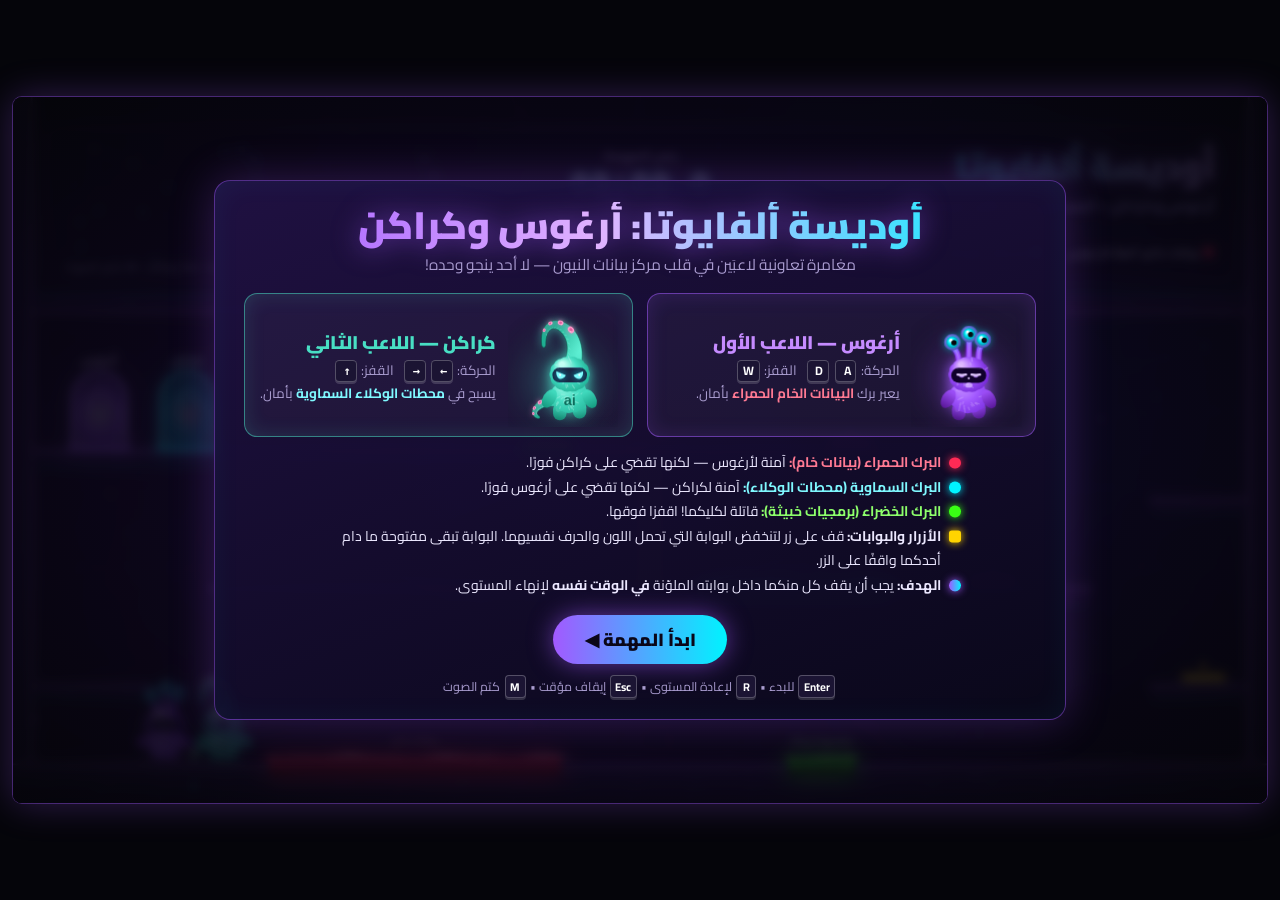
==== games/alphaiota-odyssey/index.html @ 019909a3 "feat: add Alphaiota Odyssey co-op puzzle-platformer (Argus & Kraken) Single-file HTML5 Canvas game w" ====
<!DOCTYPE html>
<html lang="ar" dir="rtl">
<head>
<meta charset="UTF-8">
<meta name="viewport" content="width=device-width, initial-scale=1.0">
<title>أوديسة ألفايوتا: أرغوس وكراكن</title>
<link rel="preconnect" href="https://fonts.googleapis.com">
<link rel="preconnect" href="https://fonts.gstatic.com" crossorigin>
<link href="https://fonts.googleapis.com/css2?family=Cairo:wght@400;700;900&display=swap" rel="stylesheet">
<style>
  :root {
    --bg: #05050a;
    --purple: #a259ff;
    --purple-deep: #5a189a;
    --cyan: #00f3ff;
    --teal: #48dfc4;
    --red: #ff2a55;
    --green: #39ff14;
    --text: #ece8ff;
    --muted: #a99ccf;
  }
  * { box-sizing: border-box; margin: 0; padding: 0; }
  html, body {
    width: 100%; height: 100%;
    background: var(--bg);
    overflow: hidden;
    font-family: 'Cairo', Tahoma, 'Segoe UI', sans-serif;
    color: var(--text);
    user-select: none;
  }
  #wrap { position: fixed; inset: 0; display: flex; align-items: center; justify-content: center; }
  #stage { position: relative; font-size: 16px; }
  #game {
    display: block;
    border-radius: 0.6em;
    box-shadow: 0 0 2.5em rgba(162, 89, 255, 0.28), 0 0 0 1px rgba(162, 89, 255, 0.35);
  }
  .overlay {
    position: absolute; inset: 0;
    display: flex; align-items: center; justify-content: center;
    background: radial-gradient(ellipse at center, rgba(20, 8, 45, 0.78), rgba(5, 5, 10, 0.9));
    backdrop-filter: blur(5px);
    border-radius: 0.6em;
    opacity: 0; pointer-events: none;
    transition: opacity 0.35s ease;
  }
  .overlay.show { opacity: 1; pointer-events: auto; }
  .panel {
    width: min(92%, 58em);
    max-height: 94%;
    overflow: auto;
    padding: 1.4em 2em;
    border-radius: 1.1em;
    background: linear-gradient(160deg, rgba(34, 18, 70, 0.92), rgba(10, 8, 26, 0.95));
    border: 1px solid rgba(162, 89, 255, 0.45);
    box-shadow: 0 0 3em rgba(162, 89, 255, 0.25), inset 0 0 2em rgba(0, 243, 255, 0.05);
    text-align: center;
  }
  .panel.small { width: min(80%, 30em); }
  h1 {
    font-size: 2.6em; font-weight: 900; line-height: 1.25;
    background: linear-gradient(90deg, var(--purple), #e0b3ff 45%, var(--cyan));
    -webkit-background-clip: text; background-clip: text; color: transparent;
    filter: drop-shadow(0 0 0.35em rgba(162, 89, 255, 0.6));
  }
  h2 { font-size: 2.1em; font-weight: 900; margin-bottom: 0.3em; }
  .sub { color: var(--muted); font-size: 1.05em; margin-bottom: 0.9em; }
  .cards { display: flex; gap: 1em; justify-content: center; margin-bottom: 0.9em; }
  .card {
    flex: 1; display: flex; align-items: center; gap: 0.8em;
    padding: 0.6em 0.9em; border-radius: 0.9em;
    background: rgba(255, 255, 255, 0.04);
    text-align: right;
  }
  .card.argus { border: 1px solid rgba(162, 89, 255, 0.55); box-shadow: inset 0 0 1.4em rgba(162, 89, 255, 0.15); }
  .card.kraken { border: 1px solid rgba(72, 223, 196, 0.55); box-shadow: inset 0 0 1.4em rgba(72, 223, 196, 0.15); }
  .card canvas { width: 7.5em; height: 8.5em; flex: none; }
  .card h3 { font-size: 1.25em; font-weight: 900; }
  .card.argus h3 { color: #c58bff; }
  .card.kraken h3 { color: var(--teal); }
  .card p { font-size: 0.92em; color: var(--muted); line-height: 1.7; }
  kbd {
    display: inline-block; min-width: 1.8em; padding: 0 0.4em; margin: 0 0.1em;
    border-radius: 0.35em; font-family: 'Cairo', monospace; font-weight: 700; font-size: 0.9em;
    background: #1b1433; border: 1px solid rgba(255, 255, 255, 0.25);
    box-shadow: 0 2px 0 rgba(255, 255, 255, 0.15); color: #fff; direction: ltr;
  }
  .rules { list-style: none; text-align: right; font-size: 0.95em; line-height: 1.75; margin: 0 auto 1em; max-width: 46em; }
  .rules li { display: flex; align-items: baseline; gap: 0.6em; }
  .dot { width: 0.85em; height: 0.85em; border-radius: 50%; flex: none; transform: translateY(0.1em); }
  .dot.red { background: var(--red); box-shadow: 0 0 0.6em var(--red); }
  .dot.cyan { background: var(--cyan); box-shadow: 0 0 0.6em var(--cyan); }
  .dot.green { background: var(--green); box-shadow: 0 0 0.6em var(--green); }
  .dot.yellow { background: #ffd400; box-shadow: 0 0 0.6em #ffd400; border-radius: 0.2em; }
  .dot.portal { background: linear-gradient(90deg, var(--purple), var(--cyan)); box-shadow: 0 0 0.6em var(--purple); }
  .rules b.r { color: #ff7a93; } .rules b.c { color: #7ff8ff; } .rules b.g { color: #8dff6b; }
  .btn {
    font-family: inherit; font-size: 1.2em; font-weight: 900;
    padding: 0.45em 1.8em; margin: 0.25em; border-radius: 999px; cursor: pointer;
    color: #0a0618; border: none;
    background: linear-gradient(90deg, var(--purple), var(--cyan));
    box-shadow: 0 0 1.4em rgba(162, 89, 255, 0.55);
    transition: transform 0.15s, box-shadow 0.15s;
  }
  .btn:hover { transform: translateY(-2px) scale(1.03); box-shadow: 0 0 2em rgba(0, 243, 255, 0.6); }
  .btn.ghost { background: transparent; color: var(--text); border: 1px solid rgba(255, 255, 255, 0.3); box-shadow: none; }
  .hint { color: var(--muted); font-size: 0.85em; margin-top: 0.5em; }
  .stats { display: flex; gap: 1em; justify-content: center; margin: 0.8em 0 1em; }
  .stat { padding: 0.5em 1.2em; border-radius: 0.8em; background: rgba(255, 255, 255, 0.05); border: 1px solid rgba(255, 255, 255, 0.12); }
  .stat span { display: block; font-size: 0.85em; color: var(--muted); }
  .stat strong { font-size: 1.6em; direction: ltr; display: inline-block; }
  #done h2 { background: linear-gradient(90deg, var(--purple), var(--cyan)); -webkit-background-clip: text; background-clip: text; color: transparent; }
  #dead h2 { color: #ff4d6d; text-shadow: 0 0 0.6em rgba(255, 42, 85, 0.7); }
  #deadReason { font-size: 1.15em; margin-bottom: 1em; color: #ffd0d9; }
</style>
</head>
<body>
<div id="wrap">
  <div id="stage">
    <canvas id="game" dir="ltr"></canvas>

    <!-- START SCREEN -->
    <div class="overlay show" id="start">
      <div class="panel">
        <h1>أوديسة ألفايوتا: أرغوس وكراكن</h1>
        <p class="sub">مغامرة تعاونية لاعبَين في قلب مركز بيانات النيون — لا أحد ينجو وحده!</p>
        <div class="cards">
          <div class="card argus">
            <canvas id="pvArgus" dir="ltr"></canvas>
            <div>
              <h3>أرغوس — اللاعب الأول</h3>
              <p>الحركة: <kbd>A</kbd> <kbd>D</kbd> &nbsp; القفز: <kbd>W</kbd></p>
              <p>يعبر برك <b style="color:#ff7a93">البيانات الخام الحمراء</b> بأمان.</p>
            </div>
          </div>
          <div class="card kraken">
            <canvas id="pvKraken" dir="ltr"></canvas>
            <div>
              <h3>كراكن — اللاعب الثاني</h3>
              <p>الحركة: <kbd>←</kbd> <kbd>→</kbd> &nbsp; القفز: <kbd>↑</kbd></p>
              <p>يسبح في <b style="color:#7ff8ff">محطات الوكلاء السماوية</b> بأمان.</p>
            </div>
          </div>
        </div>
        <ul class="rules">
          <li><span class="dot red"></span><span><b class="r">البرك الحمراء (بيانات خام):</b> آمنة لأرغوس — لكنها تقضي على كراكن فورًا.</span></li>
          <li><span class="dot cyan"></span><span><b class="c">البرك السماوية (محطات الوكلاء):</b> آمنة لكراكن — لكنها تقضي على أرغوس فورًا.</span></li>
          <li><span class="dot green"></span><span><b class="g">البرك الخضراء (برمجيات خبيثة):</b> قاتلة لكليكما! اقفزا فوقها.</span></li>
          <li><span class="dot yellow"></span><span><b>الأزرار والبوابات:</b> قف على زر لتنخفض البوابة التي تحمل اللون والحرف نفسيهما. البوابة تبقى مفتوحة ما دام أحدكما واقفًا على الزر.</span></li>
          <li><span class="dot portal"></span><span><b>الهدف:</b> يجب أن يقف كل منكما داخل بوابته الملوّنة <b>في الوقت نفسه</b> لإنهاء المستوى.</span></li>
        </ul>
        <button class="btn" id="btnStart">ابدأ المهمة ◀</button>
        <p class="hint"><kbd>Enter</kbd> للبدء • <kbd>R</kbd> لإعادة المستوى • <kbd>Esc</kbd> إيقاف مؤقت • <kbd>M</kbd> كتم الصوت</p>
      </div>
    </div>

    <!-- LEVEL COMPLETE -->
    <div class="overlay" id="done">
      <div class="panel small">
        <h2>اكتمل المستوى!</h2>
        <p class="sub">تمت مزامنة أرغوس وكراكن مع الشبكة بنجاح. تعاون مثالي!</p>
        <div class="stats">
          <div class="stat"><span>زمن المهمة</span><strong id="doneTime">00:00.0</strong></div>
          <div class="stat"><span>محاولات فاشلة</span><strong id="doneDeaths">0</strong></div>
        </div>
        <button class="btn" id="btnAgain">العب مجددًا</button>
        <button class="btn ghost" id="btnMenu">القائمة الرئيسية</button>
      </div>
    </div>

    <!-- DEATH -->
    <div class="overlay" id="dead">
      <div class="panel small">
        <h2>انقطع الاتصال!</h2>
        <p id="deadReason"></p>
        <button class="btn" id="btnRetry">إعادة المحاولة (R)</button>
      </div>
    </div>

    <!-- PAUSE -->
    <div class="overlay" id="pause">
      <div class="panel small">
        <h2>إيقاف مؤقت</h2>
        <p class="sub">اضغط <kbd>Esc</kbd> للمتابعة أو <kbd>R</kbd> لإعادة المستوى.</p>
        <button class="btn" id="btnResume">متابعة</button>
      </div>
    </div>
  </div>
</div>

<script>
(() => {
  'use strict';

  /* =========================================================
     CONSTANTS & SETUP
     ========================================================= */
  const W = 1280, H = 720;
  const STEP = 1 / 60;
  const canvas = document.getElementById('game');
  const ctx = canvas.getContext('2d');
  const stage = document.getElementById('stage');

  // roundRect polyfill for older browsers
  if (!CanvasRenderingContext2D.prototype.roundRect) {
    CanvasRenderingContext2D.prototype.roundRect = function (x, y, w, h, r) {
      let rad = Array.isArray(r) ? r[0] : (r || 0);
      rad = Math.min(rad, Math.abs(w) / 2, Math.abs(h) / 2);
      this.moveTo(x + rad, y);
      this.arcTo(x + w, y, x + w, y + h, rad);
      this.arcTo(x + w, y + h, x, y + h, rad);
      this.arcTo(x, y + h, x, y, rad);
      this.arcTo(x, y, x + w, y, rad);
      this.closePath();
      return this;
    };
  }

  const PHYS = {
    GRAV: 0.55,
    MAX_FALL: 13,
    ACC_GROUND: 0.9,
    ACC_AIR: 0.6,
    MAX_VX: 4.2,
    JUMP: -12.5,
    FRICTION_GROUND: 0.62,
    FRICTION_AIR: 0.88,
    JUMP_CUT: -4,
    COYOTE: 6,
    BUFFER: 7,
  };

  const POOL_COLORS = {
    red:   { main: '#ff2a55', light: '#ff9fb2', dark: '#5c0016', label: 'بيانات خام' },
    cyan:  { main: '#00f3ff', light: '#c4fdff', dark: '#004a57', label: 'محطة وكلاء' },
    green: { main: '#39ff14', light: '#c8ffb0', dark: '#0b3d00', label: 'برمجية خبيثة' },
  };

  const NAMES = { argus: 'أرغوس', kraken: 'كراكن' };

  const clamp = (v, a, b) => (v < a ? a : v > b ? b : v);
  const lerp = (a, b, t) => a + (b - a) * t;
  const hash = (n) => { const x = Math.sin(n * 12.9898 + 78.233) * 43758.5453; return x - Math.floor(x); };
  const overlap = (a, b) => a.x < b.x + b.w && a.x + a.w > b.x && a.y < b.y + b.h && a.y + a.h > b.y;

  /* =========================================================
     LEVEL 1
     Flow: Argus wades the red pool -> stands on button A ->
     door A lowers for Kraken -> Kraken swims the cyan pool ->
     stands on button B -> door B lowers for Argus -> Argus holds
     button C (inside) so Kraken can follow -> both reach portals.
     ========================================================= */
  const LEVEL1 = {
    name: 'المستوى ١ — قلب مركز البيانات',
    spawns: { argus: { x: 140, y: 630 }, kraken: { x: 200, y: 630 } },
    solids: [
      { x: 0, y: 0, w: 20, h: 720, k: 'wallL' },
      { x: 1260, y: 0, w: 20, h: 720, k: 'wallR' },
      { x: 0, y: 680, w: 1280, h: 40, k: 'floor' },
      { x: 20, y: 200, w: 1240, h: 20, k: 'roof' },
      { x: 20, y: 360, w: 1020, h: 20 },   // upper deck (portals)
      { x: 200, y: 500, w: 900, h: 20 },   // middle deck (Kraken's route)
      { x: 20, y: 600, w: 120, h: 16 },    // start step
      { x: 1160, y: 600, w: 100, h: 16 },  // button A ledge
      { x: 1160, y: 410, w: 100, h: 16 },  // climb ledge
    ],
    pools: [
      { x: 260, y: 680, w: 300, type: 'red' },
      { x: 790, y: 680, w: 70, type: 'green' },
      { x: 700, y: 500, w: 200, type: 'cyan' },
      { x: 520, y: 360, w: 50, type: 'green' },
    ],
    doors: [
      { id: 'A', x: 640, y: 380, w: 20, h: 120, color: '#ffd400' },
      { id: 'B', x: 940, y: 220, w: 20, h: 140, color: '#ff3df2' },
    ],
    buttons: [
      { x: 1190, y: 600, w: 50, door: 'A' },
      { x: 975, y: 500, w: 50, door: 'B' },
      { x: 830, y: 360, w: 50, door: 'B' },
    ],
    portals: [
      { who: 'argus', x: 60, y: 280, w: 56, h: 80 },
      { who: 'kraken', x: 150, y: 280, w: 56, h: 80 },
    ],
  };

  /* =========================================================
     AUDIO (tiny WebAudio synth)
     ========================================================= */
  let AC = null, muted = false;
  function initAudio() {
    if (AC) { if (AC.state === 'suspended') AC.resume(); return; }
    try { AC = new (window.AudioContext || window.webkitAudioContext)(); } catch (e) { AC = null; }
  }
  function tone(freq, dur, type = 'sine', vol = 0.06, slide = 0, delay = 0) {
    if (!AC || muted) return;
    const t0 = AC.currentTime + delay;
    const o = AC.createOscillator(), g = AC.createGain();
    o.type = type;
    o.frequency.setValueAtTime(freq, t0);
    if (slide) o.frequency.exponentialRampToValueAtTime(Math.max(30, freq + slide), t0 + dur);
    g.gain.setValueAtTime(vol, t0);
    g.gain.exponentialRampToValueAtTime(0.0001, t0 + dur);
    o.connect(g); g.connect(AC.destination);
    o.start(t0); o.stop(t0 + dur + 0.03);
  }
  const SFX = {
    jump: (k) => tone(k === 'argus' ? 420 : 520, 0.14, 'square', 0.035, 260),
    button: () => tone(880, 0.08, 'triangle', 0.05),
    door: () => tone(140, 0.25, 'sawtooth', 0.03, -60),
    death: () => { tone(300, 0.5, 'sawtooth', 0.06, -250); tone(90, 0.6, 'square', 0.04, -40, 0.05); },
    win: () => [523, 659, 784, 1047].forEach((f, i) => tone(f, 0.25, 'triangle', 0.06, 0, i * 0.11)),
  };

  /* =========================================================
     INPUT (uses e.code -> works with Arabic keyboard layouts)
     ========================================================= */
  const keys = Object.create(null);
  const CONTROLS = {
    argus:  { left: 'KeyA', right: 'KeyD', up: 'KeyW', down: 'KeyS' },
    kraken: { left: 'ArrowLeft', right: 'ArrowRight', up: 'ArrowUp', down: 'ArrowDown' },
  };
  const BLOCK = new Set(['ArrowUp', 'ArrowDown', 'ArrowLeft', 'ArrowRight', 'Space']);

  window.addEventListener('keydown', (e) => {
    if (BLOCK.has(e.code)) e.preventDefault();
    if (e.repeat) { keys[e.code] = true; return; }
    keys[e.code] = true;
    initAudio();
    if (e.code === 'Enter' || e.code === 'NumpadEnter') {
      if (state === 'menu') startGame();
      else if (state === 'won' || state === 'dead') startGame();
    } else if (e.code === 'KeyR') {
      if (state !== 'menu') startGame();
    } else if (e.code === 'Escape' || e.code === 'KeyP') {
      if (state === 'playing') { state = 'paused'; showOverlay('pause'); }
      else if (state === 'paused') { state = 'playing'; showOverlay(null); }
    } else if (e.code === 'KeyM') {
      muted = !muted;
    }
  });
  window.addEventListener('keyup', (e) => { keys[e.code] = false; });
  window.addEventListener('blur', () => { for (const k in keys) keys[k] = false; });

  /* =========================================================
     PLAYER
     ========================================================= */
  class Player {
    constructor(kind) {
      this.kind = kind;
      this.controls = CONTROLS[kind];
      this.w = 30; this.h = 50;
    }
    reset(sp) {
      this.x = sp.x; this.y = sp.y;
      this.vx = 0; this.vy = 0;
      this.onGround = false;
      this.facing = 1;
      this.coyote = 0; this.jumpBuf = 0; this.prevJump = false;
      this.walk = 0; this.moveAmt = 0; this.squash = 0;
      this.alive = true; this.inPortal = false;
    }
    update(solids) {
      const c = this.controls;
      const dir = (keys[c.right] ? 1 : 0) - (keys[c.left] ? 1 : 0);
      const jumpHeld = !!keys[c.up];

      // Horizontal: snappy acceleration, tight friction
      if (dir !== 0) {
        if (this.onGround && Math.sign(this.vx) === -dir) this.vx *= 0.4; // fast turnaround
        this.vx += dir * (this.onGround ? PHYS.ACC_GROUND : PHYS.ACC_AIR);
        this.facing = dir;
      } else {
        this.vx *= this.onGround ? PHYS.FRICTION_GROUND : PHYS.FRICTION_AIR;
      }
      this.vx = clamp(this.vx, -PHYS.MAX_VX, PHYS.MAX_VX);
      if (Math.abs(this.vx) < 0.05) this.vx = 0;

      // Jump with buffer + coyote time + variable height
      if (jumpHeld && !this.prevJump) this.jumpBuf = PHYS.BUFFER;
      else if (this.jumpBuf > 0) this.jumpBuf--;
      this.prevJump = jumpHeld;
      if (this.onGround) this.coyote = PHYS.COYOTE;
      else if (this.coyote > 0) this.coyote--;
      if (this.jumpBuf > 0 && this.coyote > 0) {
        this.vy = PHYS.JUMP;
        this.jumpBuf = 0; this.coyote = 0; this.onGround = false;
        this.squash = -0.2;
        SFX.jump(this.kind);
        dust(this.x + this.w / 2, this.y + this.h, 6);
      }
      if (!jumpHeld && this.vy < PHYS.JUMP_CUT) this.vy = PHYS.JUMP_CUT;

      this.vy = Math.min(this.vy + PHYS.GRAV, PHYS.MAX_FALL);

      // X axis (strict AABB)
      this.x += this.vx;
      for (const s of solids) {
        if (overlap(this, s)) {
          if (this.vx > 0) this.x = s.x - this.w;
          else if (this.vx < 0) this.x = s.x + s.w;
          this.vx = 0;
        }
      }

      // Y axis (strict AABB)
      const fallSpeed = this.vy;
      const wasGround = this.onGround;
      this.y += this.vy;
      this.onGround = false;
      for (const s of solids) {
        if (overlap(this, s)) {
          if (this.vy > 0) { this.y = s.y - this.h; this.onGround = true; }
          else if (this.vy < 0) { this.y = s.y + s.h; }
          this.vy = 0;
        }
      }
      if (this.onGround && !wasGround && fallSpeed > 4) {
        this.squash = clamp(fallSpeed / 40, 0.1, 0.28);
        dust(this.x + this.w / 2, this.y + this.h, 5);
      }

      // Animation state
      this.squash *= 0.82;
      if (Math.abs(this.squash) < 0.004) this.squash = 0;
      const targetMove = this.onGround ? Math.min(1, Math.abs(this.vx) / PHYS.MAX_VX) : 0;
      this.moveAmt = lerp(this.moveAmt, targetMove, 0.25);
      this.walk += Math.abs(this.vx) * 0.17;
    }
    renderState() {
      return { t: time, facing: this.facing, walk: this.walk, moveAmt: this.moveAmt,
               squash: this.squash, onGround: this.onGround, vy: this.vy };
    }
  }

  /* =========================================================
     CHARACTER RENDERING HELPERS
     ========================================================= */

  // Scalloped fluffy outline: anchors on an ellipse, control points pushed outward.
  function furPath(g, cx, cy, rx, ry, bumps, amp, rot = 0) {
    const n = bumps * 2;
    const pts = [];
    for (let i = 0; i < n; i++) {
      const a = rot + (i / n) * Math.PI * 2;
      const k = (i % 2 === 1) ? 1 + amp : 1;
      pts.push([cx + Math.cos(a) * rx * k, cy + Math.sin(a) * ry * k]);
    }
    g.beginPath();
    g.moveTo(pts[0][0], pts[0][1]);
    for (let i = 1; i < n; i += 2) {
      const c = pts[i], e = pts[(i + 1) % n];
      g.quadraticCurveTo(c[0], c[1], e[0], e[1]);
    }
    g.closePath();
  }

  // Short outward strokes that suggest fur texture (deterministic).
  function furStrands(g, cx, cy, rx, ry, n, color, seed) {
    g.save();
    g.strokeStyle = color;
    g.lineWidth = 1;
    g.lineCap = 'round';
    g.beginPath();
    for (let i = 0; i < n; i++) {
      const a = hash(seed + i * 3.1) * Math.PI * 2;
      const d = 0.3 + 0.62 * hash(seed + i * 7.7);
      const px = cx + Math.cos(a) * rx * d, py = cy + Math.sin(a) * ry * d;
      const len = 1.6 + hash(seed + i) * 2.2;
      g.moveTo(px, py);
      g.lineTo(px + Math.cos(a - 0.4) * len, py + Math.sin(a - 0.4) * len);
    }
    g.stroke();
    g.restore();
  }

  function bez(P, t) {
    const u = 1 - t, a = u * u * u, b = 3 * u * u * t, c = 3 * u * t * t, d = t * t * t;
    return [a * P[0][0] + b * P[1][0] + c * P[2][0] + d * P[3][0],
            a * P[0][1] + b * P[1][1] + c * P[2][1] + d * P[3][1]];
  }
  function bezD(P, t) {
    const u = 1 - t;
    return [3 * u * u * (P[1][0] - P[0][0]) + 6 * u * t * (P[2][0] - P[1][0]) + 3 * t * t * (P[3][0] - P[2][0]),
            3 * u * u * (P[1][1] - P[0][1]) + 6 * u * t * (P[2][1] - P[1][1]) + 3 * t * t * (P[3][1] - P[2][1])];
  }

  // Tapered tentacle along a cubic Bezier, with pink suction cups on one side.
  function drawTentacle(g, P, w0, w1, colA, colB, cupSide, cupTs, glow) {
    const N = 30, Lp = [], Rp = [];
    const widthAt = (t) => w0 + (w1 - w0) * Math.pow(t, 0.85);
    for (let i = 0; i <= N; i++) {
      const t = i / N, p = bez(P, t), d = bezD(P, t);
      const len = Math.hypot(d[0], d[1]) || 1;
      const nx = -d[1] / len, ny = d[0] / len, w = widthAt(t);
      Lp.push([p[0] + nx * w, p[1] + ny * w]);
      Rp.push([p[0] - nx * w, p[1] - ny * w]);
    }
    const tip = bez(P, 1), td = bezD(P, 1), tl = Math.hypot(td[0], td[1]) || 1;
    g.beginPath();
    g.moveTo(Lp[0][0], Lp[0][1]);
    for (let i = 1; i <= N; i++) g.lineTo(Lp[i][0], Lp[i][1]);
    g.quadraticCurveTo(tip[0] + (td[0] / tl) * w1 * 2.2, tip[1] + (td[1] / tl) * w1 * 2.2, Rp[N][0], Rp[N][1]);
    for (let i = N - 1; i >= 0; i--) g.lineTo(Rp[i][0], Rp[i][1]);
    g.closePath();
    const grad = g.createLinearGradient(P[0][0], P[0][1], P[3][0], P[3][1]);
    grad.addColorStop(0, colA); grad.addColorStop(1, colB);
    g.save();
    if (glow) { g.shadowColor = glow; g.shadowBlur = 10; }
    g.fillStyle = grad;
    g.fill();
    g.restore();
    g.strokeStyle = 'rgba(8, 80, 66, 0.55)';
    g.lineWidth = 0.8;
    g.stroke();

    // fur texture on the tentacle
    g.save();
    g.strokeStyle = 'rgba(200, 255, 245, 0.25)';
    g.lineWidth = 0.8;
    g.beginPath();
    for (let i = 2; i < N - 2; i += 2) {
      const t = i / N, p = bez(P, t), d = bezD(P, t), len = Math.hypot(d[0], d[1]) || 1;
      const nx = -d[1] / len, ny = d[0] / len, w = widthAt(t) * -cupSide * 0.55;
      g.moveTo(p[0] + nx * w, p[1] + ny * w);
      g.lineTo(p[0] + nx * w * 1.5 + d[0] / len * 1.5, p[1] + ny * w * 1.5 + d[1] / len * 1.5);
    }
    g.stroke();
    g.restore();

    // suction cups (underside)
    for (const t of cupTs) {
      const p = bez(P, t), d = bezD(P, t), len = Math.hypot(d[0], d[1]) || 1;
      const nx = -d[1] / len, ny = d[0] / len, w = widthAt(t);
      const cx = p[0] + nx * cupSide * w * 0.62, cy = p[1] + ny * cupSide * w * 0.62;
      const ang = Math.atan2(d[1], d[0]);
      const r = Math.max(1.4, w * 0.62);
      g.save();
      g.translate(cx, cy);
      g.rotate(ang);
      g.shadowColor = 'rgba(255, 120, 190, 0.8)';
      g.shadowBlur = 5;
      g.fillStyle = '#ff99cc';
      g.beginPath(); g.ellipse(0, 0, r, r * 0.78, 0, 0, Math.PI * 2); g.fill();
      g.shadowBlur = 0;
      g.fillStyle = '#e0609d';
      g.beginPath(); g.ellipse(0, 0, r * 0.52, r * 0.4, 0, 0, Math.PI * 2); g.fill();
      g.fillStyle = 'rgba(255, 230, 242, 0.85)';
      g.beginPath(); g.ellipse(-r * 0.35, -r * 0.3 * cupSide, r * 0.22, r * 0.15, 0, 0, Math.PI * 2); g.fill();
      g.restore();
    }
  }

  function drawStubbyLegs(g, s, c1, c2) {
    const a = s.moveAmt, ph = s.walk, air = s.onGround === false;
    const lg = g.createLinearGradient(0, -16, 0, 0);
    lg.addColorStop(0, c1); lg.addColorStop(1, c2);
    for (const side of [-1, 1]) {
      const p2 = ph + (side > 0 ? Math.PI : 0);
      const sw = Math.sin(p2) * 4.5 * a;
      const lift = Math.max(0, -Math.cos(p2)) * 3.5 * a + (air ? 3 : 0);
      g.fillStyle = lg;
      g.beginPath();
      g.roundRect(side * 7.5 - 6 + sw, -15 - lift, 12, 15, [5, 5, 6, 6]);
      g.fill();
      g.fillStyle = 'rgba(255,255,255,0.12)';
      g.beginPath();
      g.ellipse(side * 7.5 + sw - 1.5, -11 - lift, 2.2, 3.5, 0, 0, Math.PI * 2);
      g.fill();
    }
  }

  function drawStubbyArms(g, s, grad, swingAmp) {
    const a = s.moveAmt, ph = s.walk, air = s.onGround === false;
    for (const side of [-1, 1]) {
      g.save();
      g.translate(side * 14.5, -25);
      let rot = -side * 0.28
        + Math.sin(ph + (side > 0 ? 0 : Math.PI)) * swingAmp * a
        + Math.sin(s.t * 2 + side) * 0.06;
      if (air) rot += -side * 1.0;
      g.rotate(rot);
      furPath(g, 0, 7, 5.6, 9, 7, 0.14);
      g.fillStyle = grad;
      g.fill();
      g.restore();
    }
  }

  /* ---------------------------------------------------------
     ARGUS — purple furry entity, 3 eye stalks, sleepy mask face
     --------------------------------------------------------- */
  function drawArgus(g, x, y, s) {
    const t = s.t, a = s.moveAmt;
    g.save();
    g.translate(x, y);
    g.scale(1 + s.squash * 0.6, 1 - s.squash);
    g.scale(s.facing < 0 ? -1 : 1, 1);

    drawStubbyLegs(g, s, '#7b2fd1', '#45107a');

    const bob = -Math.abs(Math.sin(s.walk)) * 2.4 * a + Math.sin(t * 2.2) * 0.7 * (1 - a);
    g.translate(0, bob);

    // ---- Body (fluffy pill) ----
    const bodyG = g.createRadialGradient(-6, -32, 2, 0, -22, 30);
    bodyG.addColorStop(0, '#d3a6ff');
    bodyG.addColorStop(0.35, '#a259ff');
    bodyG.addColorStop(0.75, '#7a2ee0');
    bodyG.addColorStop(1, '#5a189a');
    g.save();
    g.shadowColor = 'rgba(162, 89, 255, 0.95)';
    g.shadowBlur = 16;
    furPath(g, 0, -21, 16.5, 14.5, 13, 0.12);
    g.fillStyle = bodyG;
    g.fill();
    g.restore();
    furStrands(g, 0, -21, 15, 13, 22, 'rgba(235, 210, 255, 0.28)', 11);

    // ---- Arms ----
    const armG = g.createLinearGradient(0, 0, 0, 16);
    armG.addColorStop(0, '#9a4cf5'); armG.addColorStop(1, '#5a189a');
    drawStubbyArms(g, s, armG, 0.75);

    // ---- Three eye stalks (drawn before head so bases tuck in) ----
    const lean = -a * 3 + (s.onGround === false ? clamp(s.vy * 0.35, -3, 3) : 0);
    const stalks = [];
    for (const k of [-1, 0, 1]) {
      const bx = k * 8, by = -52 + Math.abs(k) * 3;
      const tx = k * 15 + Math.sin(t * 2.4 + k * 1.3) * 2.5 + lean;
      const ty = -71 - (k === 0 ? 6 : 0) + Math.cos(t * 2.1 + k) * 1.5 + (s.onGround === false ? clamp(s.vy * 0.3, -3, 3) : 0);
      stalks.push([tx, ty]);
      g.lineCap = 'round';
      g.beginPath();
      g.moveTo(bx, by);
      g.bezierCurveTo(bx + k * 1.5, by - 10, tx - k * 5, ty + 10, tx, ty + 3);
      g.strokeStyle = '#4a1182';
      g.lineWidth = 7;
      g.stroke();
      g.strokeStyle = '#9b4cff';
      g.lineWidth = 4.6;
      g.stroke();
      g.strokeStyle = 'rgba(230, 200, 255, 0.35)';
      g.lineWidth = 1.2;
      g.stroke();
    }

    // ---- Head ----
    const headG = g.createRadialGradient(-7, -50, 2, 0, -40, 24);
    headG.addColorStop(0, '#dcb5ff');
    headG.addColorStop(0.4, '#a259ff');
    headG.addColorStop(0.8, '#7529d6');
    headG.addColorStop(1, '#5a189a');
    g.save();
    g.shadowColor = 'rgba(162, 89, 255, 0.8)';
    g.shadowBlur = 12;
    furPath(g, 0, -41, 17.5, 15.5, 14, 0.1, 0.2);
    g.fillStyle = headG;
    g.fill();
    g.restore();
    furStrands(g, 0, -42, 16, 14, 20, 'rgba(240, 220, 255, 0.3)', 37);

    // ---- Eyeballs on stalk tips ----
    for (const [tx, ty] of stalks) {
      const bulbG = g.createRadialGradient(tx - 2, ty - 2, 1, tx, ty, 8);
      bulbG.addColorStop(0, '#c58bff'); bulbG.addColorStop(1, '#5a189a');
      furPath(g, tx, ty, 7.4, 7.4, 8, 0.12);
      g.fillStyle = bulbG;
      g.fill();
      const eyeG = g.createRadialGradient(tx - 1.6, ty - 1.8, 0.5, tx, ty, 5.4);
      eyeG.addColorStop(0, '#e8ffff');
      eyeG.addColorStop(0.45, '#00f3ff');
      eyeG.addColorStop(1, '#0094ad');
      g.save();
      g.shadowColor = '#00f3ff';
      g.shadowBlur = 10;
      g.fillStyle = eyeG;
      g.beginPath(); g.arc(tx, ty, 5.3, 0, Math.PI * 2); g.fill();
      g.restore();
      g.fillStyle = '#05050a';
      g.beginPath(); g.arc(tx + 1.4, ty + 0.5, 2.4, 0, Math.PI * 2); g.fill();
      g.fillStyle = '#ffffff';
      g.beginPath(); g.arc(tx - 1.2, ty - 2, 1.1, 0, Math.PI * 2); g.fill();
    }

    // ---- Mask ----
    g.fillStyle = '#10002b';
    g.beginPath(); g.roundRect(-15.5, -47, 31, 13.5, 6.5); g.fill();
    g.strokeStyle = 'rgba(200, 160, 255, 0.18)';
    g.lineWidth = 1;
    g.beginPath(); g.moveTo(-11, -46.2); g.quadraticCurveTo(0, -47.6, 11, -46.2); g.stroke();

    // ---- Sleepy / bored face  ( -.- ) ----
    for (const sx of [-6.2, 6.2]) {
      // half-closed iris peeking under the lid
      g.fillStyle = 'rgba(190, 140, 255, 0.85)';
      g.beginPath(); g.arc(sx, -40.6, 2.4, 0, Math.PI); g.fill();
      // heavy flat lid  "-"
      g.strokeStyle = '#e2c8ff';
      g.lineWidth = 1.9;
      g.lineCap = 'round';
      g.beginPath();
      g.moveTo(sx - 3.8, -40.9);
      g.quadraticCurveTo(sx, -40.1, sx + 3.8, -40.9);
      g.stroke();
    }
    // "." between the eyes
    g.fillStyle = '#e2c8ff';
    g.beginPath(); g.arc(0, -37.6, 0.95, 0, Math.PI * 2); g.fill();

    // Little nose under the mask
    g.fillStyle = '#c99cff';
    g.beginPath(); g.ellipse(0, -31.4, 3.3, 2.3, 0, 0, Math.PI * 2); g.fill();
    g.fillStyle = 'rgba(255,255,255,0.4)';
    g.beginPath(); g.ellipse(-1, -32.2, 1.1, 0.6, 0, 0, Math.PI * 2); g.fill();

    g.restore();
  }

  /* ---------------------------------------------------------
     KRAKEN — turquoise octopus, curling head tentacle, angry eyes, "ai"
     --------------------------------------------------------- */
  function drawKraken(g, x, y, s) {
    const t = s.t, a = s.moveAmt;
    const air = s.onGround === false;
    const flip = s.facing < 0 ? -1 : 1;
    g.save();
    g.translate(x, y);
    g.scale(1 + s.squash * 0.6, 1 - s.squash);
    g.scale(flip, 1);

    // ---- Back tentacle (behind body) ----
    const sw2 = Math.sin(t * 2.3) * 2.5 + a * 2;
    drawTentacle(g,
      [[-8, -17], [-24, -24 + sw2], [-38, -10 + sw2], [-28, -3]],
      5.6, 1.4, '#3fd8bc', '#1fae92', 1, [0.42, 0.62, 0.8], null);

    drawStubbyLegs(g, s, '#2fc4a8', '#0f7d68');

    const bob = -Math.abs(Math.sin(s.walk)) * 2.4 * a + Math.sin(t * 2.2 + 1) * 0.7 * (1 - a);
    g.translate(0, bob);

    // ---- Body ----
    const bodyG = g.createRadialGradient(-6, -32, 2, 0, -22, 30);
    bodyG.addColorStop(0, '#b3fff1');
    bodyG.addColorStop(0.35, '#48dfc4');
    bodyG.addColorStop(0.75, '#26b89c');
    bodyG.addColorStop(1, '#159c81');
    g.save();
    g.shadowColor = 'rgba(72, 223, 196, 0.95)';
    g.shadowBlur = 16;
    furPath(g, 0, -21, 16.5, 14.5, 13, 0.12);
    g.fillStyle = bodyG;
    g.fill();
    g.restore();
    furStrands(g, 0, -21, 15, 13, 22, 'rgba(220, 255, 248, 0.3)', 53);

    // ---- "ai" on the belly (counter-flipped so it never mirrors) ----
    g.save();
    g.scale(flip, 1);
    g.direction = 'ltr';
    g.textAlign = 'center';
    g.textBaseline = 'middle';
    g.font = '900 13px "Arial Rounded MT Bold", "Arial Black", Arial, sans-serif';
    g.fillStyle = 'rgba(210, 255, 246, 0.45)';
    g.fillText('ai', -0.6, -17.6);
    g.fillStyle = '#0b6b59';
    g.fillText('ai', 0, -17);
    g.restore();

    // ---- Arms ----
    const armG = g.createLinearGradient(0, 0, 0, 16);
    armG.addColorStop(0, '#3fd8bc'); armG.addColorStop(1, '#159c81');
    drawStubbyArms(g, s, armG, 0.75);

    // ---- Big swooping head tentacle (pink suction cups underneath) ----
    const sw = Math.sin(t * 1.8) * 3 - a * 4 + (air ? clamp(s.vy * 0.5, -5, 5) : 0);
    drawTentacle(g,
      [[3, -52], [12, -84], [-26 + sw * 0.5, -102 + sw], [-24 + sw, -68 + sw * 1.4]],
      7.6, 1.8, '#5ff0d4', '#1fae92', 1, [0.36, 0.53, 0.69, 0.83], 'rgba(72, 223, 196, 0.6)');

    // ---- Head ----
    const headG = g.createRadialGradient(-7, -50, 2, 0, -40, 24);
    headG.addColorStop(0, '#c4fff4');
    headG.addColorStop(0.4, '#48dfc4');
    headG.addColorStop(0.8, '#22b195');
    headG.addColorStop(1, '#159c81');
    g.save();
    g.shadowColor = 'rgba(72, 223, 196, 0.8)';
    g.shadowBlur = 12;
    furPath(g, 0, -41, 17.5, 15.5, 14, 0.1, 0.2);
    g.fillStyle = headG;
    g.fill();
    g.restore();
    furStrands(g, 0, -42, 16, 14, 20, 'rgba(225, 255, 250, 0.32)', 71);

    // ---- Mask ----
    g.fillStyle = '#1a1a3a';
    g.beginPath(); g.roundRect(-15.5, -47, 31, 13.5, 6.5); g.fill();
    g.strokeStyle = 'rgba(140, 220, 255, 0.18)';
    g.lineWidth = 1;
    g.beginPath(); g.moveTo(-11, -46.2); g.quadraticCurveTo(0, -47.6, 11, -46.2); g.stroke();

    // ---- Angry / determined glowing eyes ( >.< wedge shapes with slanted brows) ----
    g.save();
    g.shadowColor = '#00f3ff';
    g.shadowBlur = 9;
    g.fillStyle = '#7ffcff';
    for (const sd of [-1, 1]) {
      g.beginPath();
      g.moveTo(sd * 12, -43.6);                                  // outer-top (brow start, high)
      g.lineTo(sd * 3.4, -40.2);                                 // inner point (brow slants down toward center)
      g.quadraticCurveTo(sd * 5.6, -36.4, sd * 9.4, -36.9);      // lower lid curve
      g.quadraticCurveTo(sd * 12.4, -38.6, sd * 12, -43.6);      // back to outer
      g.closePath();
      g.fill();
    }
    g.restore();
    g.fillStyle = '#ffffff';
    for (const sd of [-1, 1]) {
      g.beginPath(); g.arc(sd * 8.6, -40.4, 0.9, 0, Math.PI * 2); g.fill();
    }

    g.restore();
  }

  /* =========================================================
     GAME STATE
     ========================================================= */
  let state = 'menu';        // menu | playing | paused | dying | dead | won
  let time = 0;
  let levelFrames = 0;
  let deaths = 0;
  let shake = 0;
  let stateTimer = 0;
  let winTimer = 0;
  let L = null;               // live level data
  let staticLayer = null;
  let viewScale = 1, DPR = 1;
  const players = [new Player('argus'), new Player('kraken')];
  const particles = [];
  const ambient = [];

  for (let i = 0; i < 90; i++) {
    ambient.push({
      x: hash(i * 1.7) * W, y: hash(i * 9.3) * H,
      s: 1 + hash(i * 4.1) * 2.4, v: 0.08 + hash(i * 2.9) * 0.35,
      c: ['#a259ff', '#00f3ff', '#ff6ad5', '#6c7bff'][i % 4], ph: hash(i) * 6.28,
    });
  }

  function resetLevel() {
    L = {
      name: LEVEL1.name,
      solids: LEVEL1.solids,
      pools: LEVEL1.pools.map((p) => ({ ...p, hz: { x: p.x + 3, y: p.y - 8, w: p.w - 6, h: 10 } })),
      doors: LEVEL1.doors.map((d) => ({ ...d, open: 0, target: 0 })),
      buttons: LEVEL1.buttons.map((b) => ({ ...b, pressed: false, anim: 0 })),
      portals: LEVEL1.portals.map((p) => ({ ...p, occupied: false })),
    };
    players[0].reset(LEVEL1.spawns.argus);
    players[1].reset(LEVEL1.spawns.kraken);
    particles.length = 0;
    levelFrames = 0; winTimer = 0; shake = 0; stateTimer = 0;
  }
  resetLevel();

  function doorColor(id) {
    const d = LEVEL1.doors.find((x) => x.id === id);
    return d ? d.color : '#fff';
  }

  /* =========================================================
     PARTICLES
     ========================================================= */
  function spawn(x, y, vx, vy, life, color, size, grav = 0) {
    particles.push({ x, y, vx, vy, life, max: life, color, size, grav });
  }
  function dust(x, y, n) {
    for (let i = 0; i < n; i++) {
      spawn(x + (Math.random() - 0.5) * 18, y - 2, (Math.random() - 0.5) * 2.4, -Math.random() * 1.4,
            22 + Math.random() * 10, 'rgba(190, 170, 255, 0.8)', 2 + Math.random() * 2, 0.05);
    }
  }
  function burst(x, y, colors, n) {
    for (let i = 0; i < n; i++) {
      const a = Math.random() * Math.PI * 2, sp = 1.5 + Math.random() * 5.5;
      spawn(x, y, Math.cos(a) * sp, Math.sin(a) * sp - 2.5, 50 + Math.random() * 30,
            colors[i % colors.length], 2 + Math.random() * 3.5, 0.18);
    }
  }
  function updateParticles() {
    for (let i = particles.length - 1; i >= 0; i--) {
      const p = particles[i];
      p.x += p.vx; p.y += p.vy; p.vy += p.grav;
      p.vx *= 0.985;
      if (--p.life <= 0) particles.splice(i, 1);
    }
  }

  /* =========================================================
     UPDATE
     ========================================================= */
  function currentSolids() {
    const list = L.solids.slice();
    for (const d of L.doors) {
      const h = d.h * (1 - d.open);
      if (h > 0.5) list.push({ x: d.x, y: d.y + d.h * d.open, w: d.w, h });
    }
    return list;
  }

  function kill(p, pool) {
    if (!p.alive) return;
    p.alive = false;
    deaths++;
    const cx = p.x + p.w / 2, cy = p.y + p.h / 2;
    const own = p.kind === 'argus' ? ['#a259ff', '#d3a6ff', '#00f3ff'] : ['#48dfc4', '#b3fff1', '#ff99cc'];
    burst(cx, cy, own.concat([POOL_COLORS[pool.type].main]), 70);
    shake = 16;
    SFX.death();
    let reason;
    if (pool.type === 'green') reason = `أُصيب ${NAMES[p.kind]} ببرمجية خبيثة! البرك الخضراء قاتلة لكليكما.`;
    else if (pool.type === 'red') reason = 'لمس كراكن البيانات الخام الحمراء! هذه البرك آمنة لأرغوس فقط.';
    else reason = 'دخل أرغوس محطة الوكلاء السماوية! هذه البرك آمنة لكراكن فقط.';
    document.getElementById('deadReason').textContent = reason;
    state = 'dying';
    stateTimer = 0;
  }

  function step() {
    time += STEP;

    for (const m of ambient) {
      m.y -= m.v;
      if (m.y < -5) { m.y = H + 5; m.x = Math.random() * W; }
    }

    if (state === 'playing') {
      levelFrames++;

      // 1) buttons
      for (const b of L.buttons) {
        const was = b.pressed;
        b.pressed = players.some((p) => p.alive && p.onGround &&
          Math.abs(p.y + p.h - b.y) < 1 && p.x < b.x + b.w && p.x + p.w > b.x);
        if (b.pressed && !was) SFX.button();
        b.anim = lerp(b.anim, b.pressed ? 1 : 0, 0.3);
      }

      // 2) doors (lower while any linked button is held)
      for (const d of L.doors) {
        const target = L.buttons.some((b) => b.door === d.id && b.pressed) ? 1 : 0;
        if (target !== d.target) { d.target = target; SFX.door(); }
        if (d.open < target) d.open = Math.min(target, d.open + 0.045);
        else if (d.open > target) d.open = Math.max(target, d.open - 0.045);
      }

      // 3) door push-out (a closing door never traps a player)
      for (const d of L.doors) {
        const h = d.h * (1 - d.open);
        if (h <= 0.5) continue;
        const r = { x: d.x, y: d.y + d.h * d.open, w: d.w, h };
        for (const p of players) {
          if (p.alive && overlap(p, r)) {
            if (p.x + p.w / 2 < r.x + r.w / 2) p.x = r.x - p.w;
            else p.x = r.x + r.w;
          }
        }
      }

      // 4) physics
      const solids = currentSolids();
      for (const p of players) if (p.alive) p.update(solids);

      // 5) hazards
      for (const p of players) {
        if (!p.alive) continue;
        for (const pool of L.pools) {
          if (!overlap(p, pool.hz)) continue;
          if (pool.type === 'green' ||
              (pool.type === 'red' && p.kind === 'kraken') ||
              (pool.type === 'cyan' && p.kind === 'argus')) {
            kill(p, pool);
            break;
          }
        }
      }

      // 6) portals
      if (state === 'playing') {
        let both = true;
        for (const portal of L.portals) {
          const p = players.find((q) => q.kind === portal.who);
          const cx = p.x + p.w / 2;
          const inside = p.alive && p.onGround && cx > portal.x + 6 && cx < portal.x + portal.w - 6 &&
                         Math.abs(p.y + p.h - (portal.y + portal.h)) < 2;
          portal.occupied = inside;
          p.inPortal = inside;
          if (!inside) both = false;
          if (inside && Math.random() < 0.5) {
            const col = portal.who === 'argus' ? '#c58bff' : '#7ffcff';
            spawn(portal.x + Math.random() * portal.w, portal.y + portal.h, 0, -1 - Math.random() * 1.5, 40, col, 2.5);
          }
        }
        winTimer = both ? winTimer + 1 : 0;
        if (winTimer > 40) {
          state = 'won';
          stateTimer = 0;
          SFX.win();
          for (const portal of L.portals) {
            burst(portal.x + portal.w / 2, portal.y + portal.h / 2,
                  portal.who === 'argus' ? ['#a259ff', '#e2c8ff'] : ['#00f3ff', '#c4fdff'], 40);
          }
        }
      }
    } else if (state === 'dying') {
      if (++stateTimer > 70) { state = 'dead'; showOverlay('dead'); }
    } else if (state === 'won') {
      if (++stateTimer === 50) {
        document.getElementById('doneTime').textContent = fmtTime(levelFrames);
        document.getElementById('doneDeaths').textContent = deaths;
        showOverlay('done');
      }
    }

    // pool bubbles (ambient, always)
    if (state !== 'paused') {
      for (const pool of L.pools) {
        if (Math.random() < pool.w / 1800) {
          spawn(pool.x + 6 + Math.random() * (pool.w - 12), pool.y - 4, (Math.random() - 0.5) * 0.3,
                -0.4 - Math.random() * 0.7, 30 + Math.random() * 20, POOL_COLORS[pool.type].light, 1.5 + Math.random() * 1.5);
        }
      }
      updateParticles();
      shake *= 0.86;
      if (shake < 0.2) shake = 0;
    }
  }

  function fmtTime(frames) {
    const s = frames / 60;
    const m = Math.floor(s / 60);
    const sec = s - m * 60;
    return String(m).padStart(2, '0') + ':' + sec.toFixed(1).padStart(4, '0');
  }

  /* =========================================================
     STATIC LAYER (background + platforms), rebuilt on resize
     ========================================================= */
  function buildStatic() {
    const sc = viewScale * DPR;
    const c = document.createElement('canvas');
    c.width = Math.max(1, Math.round(W * sc));
    c.height = Math.max(1, Math.round(H * sc));
    const g = c.getContext('2d');
    g.setTransform(sc, 0, 0, sc, 0, 0);

    // base
    g.fillStyle = '#05050a';
    g.fillRect(0, 0, W, H);
    let rg = g.createRadialGradient(330, 520, 0, 330, 520, 720);
    rg.addColorStop(0, 'rgba(90, 24, 154, 0.38)'); rg.addColorStop(1, 'rgba(5, 5, 10, 0)');
    g.fillStyle = rg; g.fillRect(0, 0, W, H);
    rg = g.createRadialGradient(1020, 300, 0, 1020, 300, 620);
    rg.addColorStop(0, 'rgba(0, 90, 200, 0.24)'); rg.addColorStop(1, 'rgba(5, 5, 10, 0)');
    g.fillStyle = rg; g.fillRect(0, 0, W, H);

    // light-speed streaks converging toward the centre
    g.save();
    g.lineCap = 'round';
    for (let i = 0; i < 46; i++) {
      const a = hash(i * 5.3) * Math.PI * 2;
      const r0 = 140 + hash(i * 8.1) * 260, r1 = r0 + 60 + hash(i * 2.2) * 220;
      g.strokeStyle = i % 3 === 0 ? 'rgba(0, 243, 255, 0.08)' : 'rgba(162, 89, 255, 0.09)';
      g.lineWidth = 0.6 + hash(i) * 1.6;
      g.beginPath();
      g.moveTo(640 + Math.cos(a) * r0, 400 + Math.sin(a) * r0);
      g.lineTo(640 + Math.cos(a) * r1, 400 + Math.sin(a) * r1);
      g.stroke();
    }
    g.restore();

    // grid
    for (let x = 0; x <= W; x += 40) {
      g.strokeStyle = x % 160 === 0 ? 'rgba(120, 80, 255, 0.11)' : 'rgba(120, 80, 255, 0.045)';
      g.lineWidth = 1;
      g.beginPath(); g.moveTo(x + 0.5, 0); g.lineTo(x + 0.5, H); g.stroke();
    }
    for (let y = 0; y <= H; y += 40) {
      g.strokeStyle = y % 160 === 0 ? 'rgba(120, 80, 255, 0.11)' : 'rgba(120, 80, 255, 0.045)';
      g.beginPath(); g.moveTo(0, y + 0.5); g.lineTo(W, y + 0.5); g.stroke();
    }

    // stars
    for (let i = 0; i < 170; i++) {
      const x = hash(i * 3.3) * W, y = hash(i * 6.6) * H, r = hash(i * 1.1) * 1.3 + 0.2;
      g.fillStyle = `rgba(${200 + (i % 3) * 20}, ${200 + (i % 5) * 10}, 255, ${0.25 + hash(i * 9.9) * 0.55})`;
      g.beginPath(); g.arc(x, y, r, 0, Math.PI * 2); g.fill();
    }

    // HUD band panel
    g.save();
    g.fillStyle = 'rgba(14, 9, 34, 0.6)';
    g.strokeStyle = 'rgba(162, 89, 255, 0.35)';
    g.lineWidth = 1.5;
    g.beginPath(); g.roundRect(32, 30, 1216, 158, 14); g.fill(); g.stroke();
    g.restore();

    // network constellation (inside HUD band, left)
    const nodes = [];
    for (let i = 0; i < 22; i++) nodes.push([50 + hash(i * 4.4) * 400, 44 + hash(i * 7.2) * 130]);
    g.save();
    g.lineWidth = 0.8;
    for (let i = 0; i < nodes.length; i++) {
      for (let j = i + 1; j < nodes.length; j++) {
        const d = Math.hypot(nodes[i][0] - nodes[j][0], nodes[i][1] - nodes[j][1]);
        if (d < 95) {
          g.strokeStyle = `rgba(90, 150, 255, ${0.35 * (1 - d / 95)})`;
          g.beginPath(); g.moveTo(nodes[i][0], nodes[i][1]); g.lineTo(nodes[j][0], nodes[j][1]); g.stroke();
        }
      }
    }
    g.shadowColor = '#5aa0ff'; g.shadowBlur = 6;
    g.fillStyle = 'rgba(150, 200, 255, 0.8)';
    for (const n of nodes) { g.beginPath(); g.arc(n[0], n[1], 1.6, 0, Math.PI * 2); g.fill(); }
    g.restore();

    // platforms
    for (const s of LEVEL1.solids) drawPlatform(g, s);

    // vignette
    rg = g.createRadialGradient(W / 2, H / 2, H * 0.35, W / 2, H / 2, H * 0.95);
    rg.addColorStop(0, 'rgba(0,0,0,0)'); rg.addColorStop(1, 'rgba(0,0,0,0.45)');
    g.fillStyle = rg; g.fillRect(0, 0, W, H);

    return c;
  }

  function drawPlatform(g, s) {
    const vertical = s.k === 'wallL' || s.k === 'wallR';
    const grd = vertical
      ? g.createLinearGradient(s.x, 0, s.x + s.w, 0)
      : g.createLinearGradient(0, s.y, 0, s.y + s.h);
    grd.addColorStop(0, '#2a1a52');
    grd.addColorStop(1, '#0d0a20');
    g.fillStyle = grd;
    g.fillRect(s.x, s.y, s.w, s.h);

    // panel seams + LEDs
    g.save();
    g.strokeStyle = 'rgba(162, 89, 255, 0.14)';
    g.lineWidth = 1;
    if (!vertical) {
      for (let x = s.x + 30; x < s.x + s.w - 10; x += 60) {
        g.beginPath(); g.moveTo(x + 0.5, s.y + 4); g.lineTo(x + 0.5, s.y + s.h - 2); g.stroke();
        if (s.h >= 16) {
          g.fillStyle = hash(x + s.y) > 0.5 ? 'rgba(0, 243, 255, 0.7)' : 'rgba(255, 61, 242, 0.6)';
          g.fillRect(x + 8, s.y + s.h / 2, 2, 2);
        }
      }
    } else {
      for (let y = 40; y < H; y += 60) {
        g.beginPath(); g.moveTo(s.x + 3, y + 0.5); g.lineTo(s.x + s.w - 3, y + 0.5); g.stroke();
      }
    }
    g.restore();

    // neon edges
    g.save();
    g.shadowColor = '#b45cff';
    g.shadowBlur = 14;
    g.strokeStyle = '#c27bff';
    g.lineWidth = 2;
    g.beginPath();
    if (s.k === 'wallL') { g.moveTo(s.x + s.w - 1, 0); g.lineTo(s.x + s.w - 1, H); }
    else if (s.k === 'wallR') { g.moveTo(s.x + 1, 0); g.lineTo(s.x + 1, H); }
    else if (s.k === 'roof') { g.moveTo(s.x, s.y + s.h - 1); g.lineTo(s.x + s.w, s.y + s.h - 1); }
    else { g.moveTo(s.x, s.y + 1); g.lineTo(s.x + s.w, s.y + 1); }
    g.stroke();
    g.restore();
    if (!vertical && s.k !== 'floor') {
      g.save();
      g.shadowColor = '#00f3ff';
      g.shadowBlur = 8;
      g.strokeStyle = 'rgba(0, 243, 255, 0.45)';
      g.lineWidth = 1;
      g.beginPath();
      const yy = s.k === 'roof' ? s.y + 1 : s.y + s.h - 1;
      g.moveTo(s.x + 4, yy); g.lineTo(s.x + s.w - 4, yy);
      g.stroke();
      g.restore();
    }
  }

  /* =========================================================
     DYNAMIC RENDERING
     ========================================================= */
  function drawAmbient() {
    ctx.save();
    ctx.globalCompositeOperation = 'lighter';
    for (const m of ambient) {
      ctx.globalAlpha = 0.25 + 0.25 * Math.sin(time * 2 + m.ph);
      ctx.fillStyle = m.c;
      ctx.fillRect(m.x, m.y, m.s, m.s * 2.2);
    }
    ctx.restore();
  }

  function drawPool(p) {
    const c = POOL_COLORS[p.type];
    const top = p.y - 8, bot = p.y + 12;
    ctx.save();
    // basin
    ctx.fillStyle = '#07040f';
    ctx.fillRect(p.x - 4, p.y - 1, p.w + 8, 15);
    // liquid with animated surface
    ctx.beginPath();
    ctx.moveTo(p.x, bot);
    for (let x = 0; x <= p.w; x += 5) {
      const wx = p.x + x;
      const y = top + Math.sin(wx * 0.06 + time * 3) * 1.6 + Math.sin(wx * 0.13 - time * 2.2) * 0.9;
      ctx.lineTo(wx, y);
    }
    ctx.lineTo(p.x + p.w, bot);
    ctx.closePath();
    const lg = ctx.createLinearGradient(0, top - 2, 0, bot);
    lg.addColorStop(0, c.light);
    lg.addColorStop(0.3, c.main);
    lg.addColorStop(1, c.dark);
    ctx.shadowColor = c.main;
    ctx.shadowBlur = 22;
    ctx.fillStyle = lg;
    ctx.fill();
    ctx.shadowBlur = 0;
    // data glyph shimmer inside the liquid
    ctx.globalAlpha = 0.35;
    ctx.fillStyle = c.light;
    for (let x = p.x + 8; x < p.x + p.w - 6; x += 16) {
      const k = Math.floor(x * 0.37 + time * 4) % 3;
      ctx.fillRect(x, p.y + 1 + ((x * 7) % 5), k === 0 ? 2 : 4, 2);
    }
    ctx.globalAlpha = 1;
    // metal lips
    ctx.fillStyle = '#3a2d63';
    ctx.fillRect(p.x - 5, p.y - 3, 5, 15);
    ctx.fillRect(p.x + p.w, p.y - 3, 5, 15);
    ctx.fillStyle = c.main;
    ctx.fillRect(p.x - 5, p.y - 3, 5, 1.5);
    ctx.fillRect(p.x + p.w, p.y - 3, 5, 1.5);
    // label
    ctx.direction = 'rtl';
    ctx.textAlign = 'center';
    ctx.font = '700 11px Cairo, Tahoma, sans-serif';
    ctx.globalAlpha = 0.65;
    ctx.fillStyle = c.light;
    ctx.fillText(c.label, p.x + p.w / 2, p.y - 20);
    ctx.restore();
  }

  function drawButton(b) {
    const col = doorColor(b.door);
    ctx.save();
    ctx.fillStyle = '#2e2550';
    ctx.beginPath(); ctx.roundRect(b.x - 6, b.y - 4, b.w + 12, 5, 2); ctx.fill();
    const capH = 7 - 5 * b.anim;
    ctx.shadowColor = col;
    ctx.shadowBlur = 10 + 14 * b.anim;
    ctx.fillStyle = col;
    ctx.globalAlpha = 0.75 + 0.25 * b.anim;
    ctx.beginPath(); ctx.roundRect(b.x + 3, b.y - 4 - capH, b.w - 6, capH, 3); ctx.fill();
    ctx.shadowBlur = 0;
    ctx.globalAlpha = 1;
    ctx.fillStyle = 'rgba(255,255,255,0.45)';
    ctx.fillRect(b.x + 7, b.y - 4 - capH + 1, b.w - 14, 1);
    // letter tag
    ctx.direction = 'ltr';
    ctx.textAlign = 'center';
    ctx.font = '900 11px Cairo, Arial, sans-serif';
    ctx.fillStyle = col;
    ctx.globalAlpha = 0.85;
    ctx.fillText(b.door, b.x + b.w / 2, b.y - 16);
    ctx.restore();
  }

  function drawDoor(d) {
    ctx.save();
    // rail frame
    ctx.strokeStyle = d.color;
    ctx.globalAlpha = 0.25;
    ctx.lineWidth = 1;
    ctx.strokeRect(d.x - 2.5, d.y + 0.5, d.w + 5, d.h - 1);
    ctx.globalAlpha = 1;
    // slide the panel down into the deck (lowering door)
    ctx.beginPath();
    ctx.rect(d.x - 3, d.y, d.w + 6, d.h);
    ctx.clip();
    ctx.translate(0, d.h * d.open);
    const mg = ctx.createLinearGradient(d.x, 0, d.x + d.w, 0);
    mg.addColorStop(0, '#3b3360'); mg.addColorStop(0.5, '#171230'); mg.addColorStop(1, '#3b3360');
    ctx.fillStyle = mg;
    ctx.fillRect(d.x, d.y, d.w, d.h);
    // hazard stripes
    ctx.save();
    ctx.beginPath(); ctx.rect(d.x + 3, d.y, d.w - 6, d.h); ctx.clip();
    ctx.strokeStyle = d.color;
    ctx.globalAlpha = 0.45;
    ctx.lineWidth = 4;
    for (let y = d.y - 20; y < d.y + d.h + 20; y += 14) {
      ctx.beginPath(); ctx.moveTo(d.x, y); ctx.lineTo(d.x + d.w, y + 10); ctx.stroke();
    }
    ctx.restore();
    // neon edges
    ctx.shadowColor = d.color;
    ctx.shadowBlur = 12;
    ctx.fillStyle = d.color;
    ctx.fillRect(d.x, d.y, 2, d.h);
    ctx.fillRect(d.x + d.w - 2, d.y, 2, d.h);
    ctx.fillRect(d.x, d.y, d.w, 3);
    ctx.shadowBlur = 0;
    // letter plate
    ctx.fillStyle = '#0b0818';
    ctx.beginPath(); ctx.roundRect(d.x + 2, d.y + 10, d.w - 4, 16, 3); ctx.fill();
    ctx.direction = 'ltr';
    ctx.textAlign = 'center';
    ctx.textBaseline = 'middle';
    ctx.font = '900 12px Cairo, Arial, sans-serif';
    ctx.fillStyle = d.color;
    ctx.fillText(d.id, d.x + d.w / 2, d.y + 18.5);
    ctx.restore();
  }

  function drawPortal(p) {
    const isA = p.who === 'argus';
    const col = isA ? '#a259ff' : '#00f3ff';
    const light = isA ? '#e2c8ff' : '#c4fdff';
    const cx = p.x + p.w / 2, rx = p.w / 2;
    const archY = p.y + rx;
    const pulse = p.occupied ? 1 : 0.5 + 0.5 * Math.sin(time * 3 + (isA ? 0 : 1.5));
    ctx.save();
    // arch path
    const arch = () => {
      ctx.beginPath();
      ctx.moveTo(p.x, p.y + p.h);
      ctx.lineTo(p.x, archY);
      ctx.arc(cx, archY, rx, Math.PI, 0);
      ctx.lineTo(p.x + p.w, p.y + p.h);
      ctx.closePath();
    };
    arch();
    const ig = ctx.createRadialGradient(cx, p.y + p.h * 0.55, 2, cx, p.y + p.h * 0.55, p.h * 0.7);
    ig.addColorStop(0, light);
    ig.addColorStop(0.35, col);
    ig.addColorStop(1, 'rgba(5,5,10,0.9)');
    ctx.globalAlpha = 0.55 + 0.25 * pulse;
    ctx.fillStyle = ig;
    ctx.fill();
    ctx.globalAlpha = 1;
    // swirl
    ctx.save();
    arch(); ctx.clip();
    ctx.translate(cx, p.y + p.h * 0.55);
    ctx.lineWidth = 2;
    for (let i = 0; i < 5; i++) {
      ctx.strokeStyle = i % 2 ? light : col;
      ctx.globalAlpha = 0.5;
      ctx.beginPath();
      ctx.ellipse(0, 0, 8 + i * 6, 14 + i * 9, 0, time * (2 + i * 0.4) + i, time * (2 + i * 0.4) + i + Math.PI * 0.9);
      ctx.stroke();
    }
    ctx.restore();
    // neon frame
    arch();
    ctx.shadowColor = col;
    ctx.shadowBlur = 18 + 16 * pulse;
    ctx.strokeStyle = col;
    ctx.lineWidth = 3;
    ctx.stroke();
    ctx.shadowBlur = 0;
    ctx.strokeStyle = light;
    ctx.lineWidth = 1;
    ctx.stroke();
    // base pad
    ctx.fillStyle = col;
    ctx.shadowColor = col;
    ctx.shadowBlur = 14;
    ctx.fillRect(p.x - 4, p.y + p.h - 3, p.w + 8, 3);
    ctx.shadowBlur = 0;
    // label
    ctx.direction = 'rtl';
    ctx.textAlign = 'center';
    ctx.font = '700 12px Cairo, Tahoma, sans-serif';
    ctx.fillStyle = light;
    ctx.fillText(NAMES[p.who], cx, p.y - 8);
    ctx.restore();
  }

  function drawPlayer(p) {
    if (!p.alive) return;
    const fx = p.x + p.w / 2, fy = p.y + p.h;
    // contact shadow
    ctx.save();
    ctx.globalAlpha = p.onGround ? 0.45 : 0.2;
    ctx.fillStyle = '#000';
    ctx.beginPath(); ctx.ellipse(fx, fy - 1, 16, 3.5, 0, 0, Math.PI * 2); ctx.fill();
    ctx.restore();
    if (p.kind === 'argus') drawArgus(ctx, fx, fy, p.renderState());
    else drawKraken(ctx, fx, fy, p.renderState());

    // name tag during the first seconds of a level
    if (levelFrames < 300 && state === 'playing') {
      const a = Math.min(1, (300 - levelFrames) / 60);
      ctx.save();
      ctx.globalAlpha = a;
      ctx.direction = 'rtl';
      ctx.textAlign = 'center';
      ctx.font = '700 13px Cairo, Tahoma, sans-serif';
      const col = p.kind === 'argus' ? '#c58bff' : '#7ffcff';
      ctx.fillStyle = col;
      ctx.shadowColor = col;
      ctx.shadowBlur = 8;
      const label = NAMES[p.kind];
      ctx.fillText(label, fx, p.y - (p.kind === 'argus' ? 42 : 62));
      ctx.restore();
    }
  }

  function drawParticles() {
    ctx.save();
    ctx.globalCompositeOperation = 'lighter';
    for (const p of particles) {
      ctx.globalAlpha = Math.max(0, p.life / p.max);
      ctx.fillStyle = p.color;
      ctx.fillRect(p.x - p.size / 2, p.y - p.size / 2, p.size, p.size);
    }
    ctx.restore();
  }

  function drawHUD() {
    ctx.save();
    // title
    ctx.direction = 'rtl';
    ctx.textAlign = 'right';
    ctx.textBaseline = 'alphabetic';
    ctx.font = '900 36px Cairo, Tahoma, sans-serif';
    const tg = ctx.createLinearGradient(870, 0, 1230, 0);
    tg.addColorStop(0, '#00f3ff'); tg.addColorStop(1, '#d3a6ff');
    ctx.shadowColor = '#a259ff';
    ctx.shadowBlur = 18;
    ctx.fillStyle = tg;
    ctx.fillText('أوديسة ألفايوتا', 1226, 84);
    ctx.shadowBlur = 0;
    ctx.font = '700 16px Cairo, Tahoma, sans-serif';
    ctx.fillStyle = '#b9a8ff';
    ctx.fillText('أرغوس وكراكن • ' + L.name, 1226, 116);

    // legend chips
    const chips = [
      ['red', 'بيانات خام: آمنة لأرغوس'],
      ['cyan', 'محطات الوكلاء: آمنة لكراكن'],
      ['green', 'برمجيات خبيثة: قاتلة للجميع'],
    ];
    ctx.font = '700 13px Cairo, Tahoma, sans-serif';
    let x = 1226;
    for (const [type, text] of chips) {
      const c = POOL_COLORS[type].main;
      ctx.shadowColor = c; ctx.shadowBlur = 10;
      ctx.fillStyle = c;
      ctx.beginPath(); ctx.arc(x - 6, 158, 5, 0, Math.PI * 2); ctx.fill();
      ctx.shadowBlur = 0;
      ctx.fillStyle = '#ddd5ff';
      ctx.fillText(text, x - 16, 163);
      x -= ctx.measureText(text).width + 40;
    }

    // timer (centre)
    ctx.textAlign = 'center';
    ctx.font = '700 14px Cairo, Tahoma, sans-serif';
    ctx.fillStyle = '#a99ccf';
    ctx.fillText('زمن المهمة', 640, 64);
    ctx.direction = 'ltr';
    ctx.font = '700 34px "Courier New", monospace';
    ctx.fillStyle = '#ece8ff';
    ctx.shadowColor = '#00f3ff';
    ctx.shadowBlur = 10;
    ctx.fillText(fmtTime(levelFrames), 640, 100);
    ctx.shadowBlur = 0;

    // portal status pills
    ctx.direction = 'rtl';
    ctx.font = '700 13px Cairo, Tahoma, sans-serif';
    const pills = [
      ['argus', '#a259ff', 690],
      ['kraken', '#00f3ff', 590],
    ];
    for (const [who, col, px] of pills) {
      const pl = players.find((q) => q.kind === who);
      const on = pl.inPortal;
      ctx.fillStyle = on ? col : 'rgba(255,255,255,0.06)';
      ctx.globalAlpha = on ? 0.9 : 1;
      ctx.strokeStyle = col;
      ctx.lineWidth = 1;
      ctx.beginPath(); ctx.roundRect(px - 44, 118, 88, 24, 12); ctx.fill(); ctx.stroke();
      ctx.globalAlpha = 1;
      ctx.fillStyle = on ? '#0a0618' : '#ddd5ff';
      ctx.fillText(NAMES[who] + (on ? ' ✓' : ''), px, 135);
    }

    // key hints (left)
    ctx.textAlign = 'left';
    ctx.font = '700 12px Cairo, Tahoma, sans-serif';
    ctx.fillStyle = 'rgba(200, 190, 240, 0.65)';
    ctx.fillText('R إعادة • Esc إيقاف • M ' + (muted ? 'تشغيل الصوت' : 'كتم الصوت'), 52, 178);

    // win sync bar
    if (winTimer > 0) {
      ctx.fillStyle = 'rgba(255,255,255,0.1)';
      ctx.fillRect(560, 150, 160, 5);
      const wg = ctx.createLinearGradient(560, 0, 720, 0);
      wg.addColorStop(0, '#a259ff'); wg.addColorStop(1, '#00f3ff');
      ctx.fillStyle = wg;
      ctx.fillRect(560, 150, 160 * Math.min(1, winTimer / 40), 5);
    }
    ctx.restore();
  }

  function render() {
    const sc = viewScale * DPR;
    ctx.setTransform(sc, 0, 0, sc, 0, 0);
    if (shake > 0) ctx.translate((Math.random() - 0.5) * shake, (Math.random() - 0.5) * shake);

    ctx.drawImage(staticLayer, 0, 0, W, H);
    drawAmbient();
    drawHUD();

    for (const d of L.doors) drawDoor(d);
    for (const p of L.portals) drawPortal(p);
    for (const pool of L.pools) drawPool(pool);
    for (const b of L.buttons) drawButton(b);
    // Kraken first so Argus is in front when overlapping
    drawPlayer(players[1]);
    drawPlayer(players[0]);
    drawParticles();

    if (state === 'menu') renderPreviews();
  }

  /* =========================================================
     START-SCREEN CHARACTER PREVIEWS
     ========================================================= */
  const pvA = document.getElementById('pvArgus');
  const pvK = document.getElementById('pvKraken');
  function sizePreview(c) {
    const r = c.getBoundingClientRect();
    const d = window.devicePixelRatio || 1;
    c.width = Math.max(1, Math.round(r.width * d));
    c.height = Math.max(1, Math.round(r.height * d));
  }
  function renderPreviews() {
    for (const [c, kind] of [[pvA, 'argus'], [pvK, 'kraken']]) {
      const g = c.getContext('2d');
      g.setTransform(1, 0, 0, 1, 0, 0);
      g.clearRect(0, 0, c.width, c.height);
      const s = Math.min(c.width / 75, c.height / 112);
      g.setTransform(s, 0, 0, s, 0, 0);
      const cw = c.width / s, ch = c.height / s;
      const rg = g.createRadialGradient(cw / 2, ch * 0.62, 2, cw / 2, ch * 0.62, cw * 0.7);
      rg.addColorStop(0, kind === 'argus' ? 'rgba(162,89,255,0.35)' : 'rgba(72,223,196,0.35)');
      rg.addColorStop(1, 'rgba(0,0,0,0)');
      g.fillStyle = rg;
      g.fillRect(0, 0, cw, ch);
      const st = { t: time, facing: 1, walk: time * 6, moveAmt: 0.55, squash: 0, onGround: true, vy: 0 };
      if (kind === 'argus') drawArgus(g, cw / 2 + 2, ch - 6, st);
      else drawKraken(g, cw / 2 + 6, ch - 6, st);
    }
  }

  /* =========================================================
     UI / STATE FLOW
     ========================================================= */
  const overlays = {
    start: document.getElementById('start'),
    done: document.getElementById('done'),
    dead: document.getElementById('dead'),
    pause: document.getElementById('pause'),
  };
  function showOverlay(name) {
    for (const k in overlays) overlays[k].classList.toggle('show', k === name);
  }
  function startGame() {
    initAudio();
    if (state === 'menu') deaths = 0;
    resetLevel();
    state = 'playing';
    showOverlay(null);
  }
  function toMenu() {
    resetLevel();
    state = 'menu';
    deaths = 0;
    showOverlay('start');
  }
  document.getElementById('btnStart').addEventListener('click', startGame);
  document.getElementById('btnAgain').addEventListener('click', () => { deaths = 0; startGame(); });
  document.getElementById('btnMenu').addEventListener('click', toMenu);
  document.getElementById('btnRetry').addEventListener('click', startGame);
  document.getElementById('btnResume').addEventListener('click', () => { state = 'playing'; showOverlay(null); });

  /* =========================================================
     RESIZE
     ========================================================= */
  function resize() {
    const s = Math.min(window.innerWidth / W, window.innerHeight / H) * 0.98;
    viewScale = Math.max(0.1, s);
    DPR = Math.min(window.devicePixelRatio || 1, 2);
    const cssW = Math.round(W * viewScale), cssH = Math.round(H * viewScale);
    canvas.style.width = cssW + 'px';
    canvas.style.height = cssH + 'px';
    stage.style.width = cssW + 'px';
    stage.style.height = cssH + 'px';
    stage.style.fontSize = Math.max(8, 15 * viewScale) + 'px';
    canvas.width = Math.round(W * viewScale * DPR);
    canvas.height = Math.round(H * viewScale * DPR);
    staticLayer = buildStatic();
    sizePreview(pvA);
    sizePreview(pvK);
  }
  window.addEventListener('resize', resize);
  resize();
  if (document.fonts && document.fonts.ready) document.fonts.ready.then(() => { staticLayer = buildStatic(); });

  /* =========================================================
     MAIN LOOP — fixed 60 Hz simulation, rAF rendering
     ========================================================= */
  let last = performance.now(), acc = 0;
  function frame(now) {
    let dt = (now - last) / 1000;
    last = now;
    if (dt > 0.1) dt = 0.1;
    acc += dt;
    let n = 0;
    while (acc >= STEP && n < 6) {
      if (state !== 'paused') step();
      acc -= STEP;
      n++;
    }
    render();
    requestAnimationFrame(frame);
  }
  requestAnimationFrame(frame);

  // Small debug/test hook (read-only snapshot)
  window.__alphaiota = {
    get state() { return state; },
    get players() { return players.map((p) => ({ kind: p.kind, x: p.x, y: p.y, onGround: p.onGround, alive: p.alive })); },
    get doors() { return L.doors.map((d) => ({ id: d.id, open: d.open })); },
  };
})();
</script>
</body>
</html>
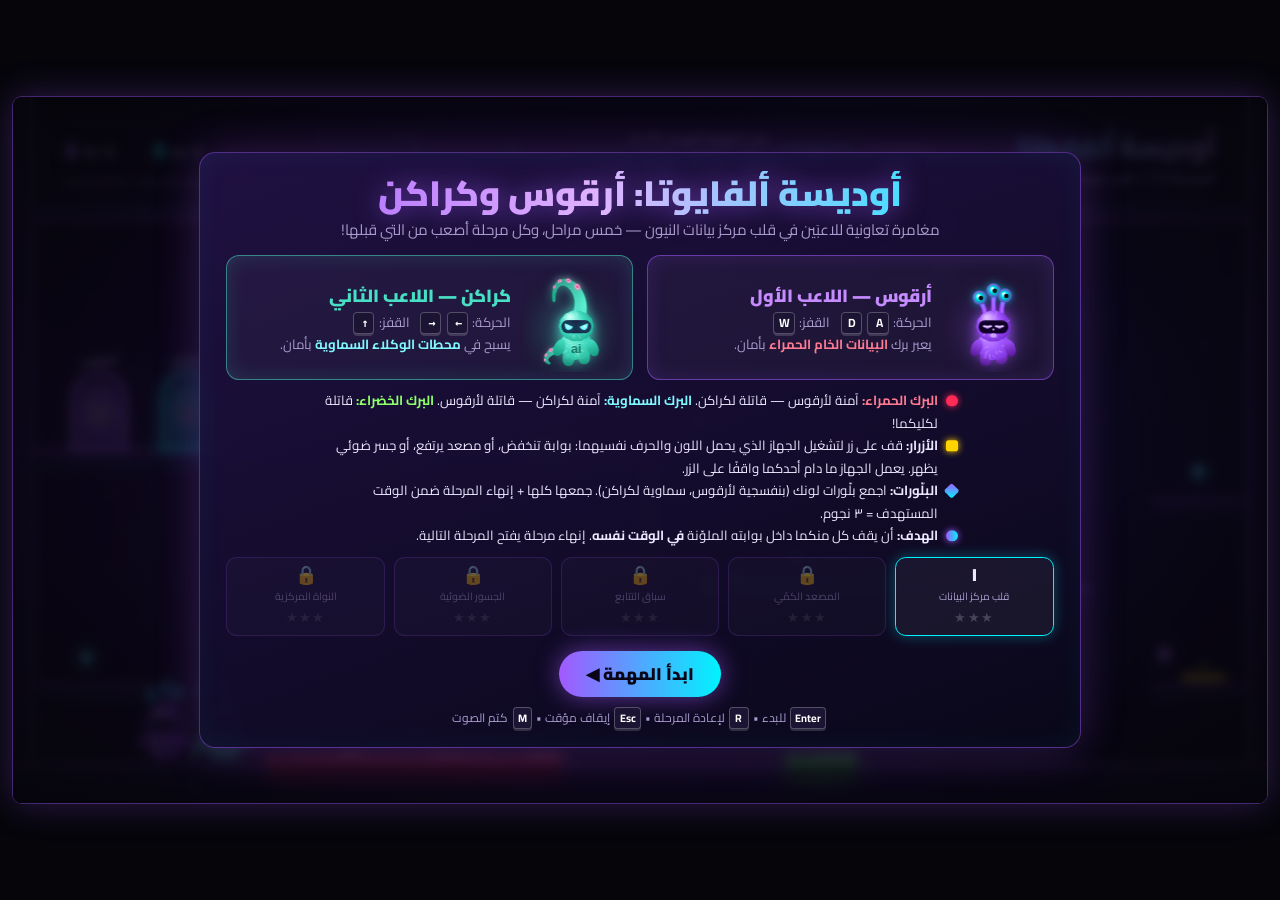
==== commit 08f670f1: "feat(game): 5-level campaign with lifts, moving platforms, light bridges and stars - Rename Argus to" ====
--- a/games/alphaiota-odyssey/index.html
+++ b/games/alphaiota-odyssey/index.html
@@ -3,7 +3,7 @@
 <head>
 <meta charset="UTF-8">
 <meta name="viewport" content="width=device-width, initial-scale=1.0">
-<title>أوديسة ألفايوتا: أرغوس وكراكن</title>
+<title>أوديسة ألفايوتا: أرقوس وكراكن</title>
 <link rel="preconnect" href="https://fonts.googleapis.com">
 <link rel="preconnect" href="https://fonts.gstatic.com" crossorigin>
 <link href="https://fonts.googleapis.com/css2?family=Cairo:wght@400;700;900&display=swap" rel="stylesheet">
@@ -16,6 +16,7 @@
     --teal: #48dfc4;
     --red: #ff2a55;
     --green: #39ff14;
+    --gold: #ffd400;
     --text: #ece8ff;
     --muted: #a99ccf;
   }
@@ -46,57 +47,73 @@
   }
   .overlay.show { opacity: 1; pointer-events: auto; }
   .panel {
-    width: min(92%, 58em);
-    max-height: 94%;
+    width: min(94%, 60em);
+    max-height: 95%;
     overflow: auto;
-    padding: 1.4em 2em;
+    padding: 1.2em 1.8em;
     border-radius: 1.1em;
     background: linear-gradient(160deg, rgba(34, 18, 70, 0.92), rgba(10, 8, 26, 0.95));
     border: 1px solid rgba(162, 89, 255, 0.45);
     box-shadow: 0 0 3em rgba(162, 89, 255, 0.25), inset 0 0 2em rgba(0, 243, 255, 0.05);
     text-align: center;
   }
-  .panel.small { width: min(80%, 30em); }
+  .panel.small { width: min(86%, 38em); }
   h1 {
-    font-size: 2.6em; font-weight: 900; line-height: 1.25;
+    font-size: 2.4em; font-weight: 900; line-height: 1.25;
     background: linear-gradient(90deg, var(--purple), #e0b3ff 45%, var(--cyan));
     -webkit-background-clip: text; background-clip: text; color: transparent;
     filter: drop-shadow(0 0 0.35em rgba(162, 89, 255, 0.6));
   }
-  h2 { font-size: 2.1em; font-weight: 900; margin-bottom: 0.3em; }
-  .sub { color: var(--muted); font-size: 1.05em; margin-bottom: 0.9em; }
-  .cards { display: flex; gap: 1em; justify-content: center; margin-bottom: 0.9em; }
+  h2 { font-size: 2.1em; font-weight: 900; margin-bottom: 0.2em; }
+  .sub { color: var(--muted); font-size: 1.02em; margin-bottom: 0.7em; }
+  .cards { display: flex; gap: 1em; justify-content: center; margin-bottom: 0.7em; }
   .card {
     flex: 1; display: flex; align-items: center; gap: 0.8em;
-    padding: 0.6em 0.9em; border-radius: 0.9em;
+    padding: 0.5em 0.9em; border-radius: 0.9em;
     background: rgba(255, 255, 255, 0.04);
     text-align: right;
   }
   .card.argus { border: 1px solid rgba(162, 89, 255, 0.55); box-shadow: inset 0 0 1.4em rgba(162, 89, 255, 0.15); }
   .card.kraken { border: 1px solid rgba(72, 223, 196, 0.55); box-shadow: inset 0 0 1.4em rgba(72, 223, 196, 0.15); }
-  .card canvas { width: 7.5em; height: 8.5em; flex: none; }
-  .card h3 { font-size: 1.25em; font-weight: 900; }
+  .card canvas { width: 6.5em; height: 7.4em; flex: none; }
+  .card h3 { font-size: 1.2em; font-weight: 900; }
   .card.argus h3 { color: #c58bff; }
   .card.kraken h3 { color: var(--teal); }
-  .card p { font-size: 0.92em; color: var(--muted); line-height: 1.7; }
+  .card p { font-size: 0.9em; color: var(--muted); line-height: 1.65; }
   kbd {
     display: inline-block; min-width: 1.8em; padding: 0 0.4em; margin: 0 0.1em;
     border-radius: 0.35em; font-family: 'Cairo', monospace; font-weight: 700; font-size: 0.9em;
     background: #1b1433; border: 1px solid rgba(255, 255, 255, 0.25);
     box-shadow: 0 2px 0 rgba(255, 255, 255, 0.15); color: #fff; direction: ltr;
   }
-  .rules { list-style: none; text-align: right; font-size: 0.95em; line-height: 1.75; margin: 0 auto 1em; max-width: 46em; }
+  .rules { list-style: none; text-align: right; font-size: 0.9em; line-height: 1.7; margin: 0 auto 0.7em; max-width: 48em; }
   .rules li { display: flex; align-items: baseline; gap: 0.6em; }
   .dot { width: 0.85em; height: 0.85em; border-radius: 50%; flex: none; transform: translateY(0.1em); }
   .dot.red { background: var(--red); box-shadow: 0 0 0.6em var(--red); }
   .dot.cyan { background: var(--cyan); box-shadow: 0 0 0.6em var(--cyan); }
   .dot.green { background: var(--green); box-shadow: 0 0 0.6em var(--green); }
-  .dot.yellow { background: #ffd400; box-shadow: 0 0 0.6em #ffd400; border-radius: 0.2em; }
+  .dot.yellow { background: var(--gold); box-shadow: 0 0 0.6em var(--gold); border-radius: 0.2em; }
+  .dot.gem { background: linear-gradient(135deg, var(--purple), var(--cyan)); transform: translateY(0.1em) rotate(45deg); border-radius: 0.15em; }
   .dot.portal { background: linear-gradient(90deg, var(--purple), var(--cyan)); box-shadow: 0 0 0.6em var(--purple); }
   .rules b.r { color: #ff7a93; } .rules b.c { color: #7ff8ff; } .rules b.g { color: #8dff6b; }
+  .levels { display: grid; grid-template-columns: repeat(5, 1fr); gap: 0.6em; margin: 0.2em 0 0.8em; }
+  .lvl {
+    font-family: inherit; color: var(--text); cursor: pointer;
+    padding: 0.45em 0.3em; border-radius: 0.8em;
+    background: rgba(255, 255, 255, 0.05);
+    border: 1px solid rgba(162, 89, 255, 0.45);
+    transition: transform 0.15s, box-shadow 0.15s, background 0.15s;
+  }
+  .lvl:hover:not(:disabled) { transform: translateY(-2px); box-shadow: 0 0 1.2em rgba(0, 243, 255, 0.35); background: rgba(0, 243, 255, 0.08); }
+  .lvl.current { border-color: var(--cyan); box-shadow: 0 0 1em rgba(0, 243, 255, 0.3); }
+  .lvl:disabled { opacity: 0.38; cursor: not-allowed; }
+  .lvl .n { display: block; font-size: 1.35em; font-weight: 900; line-height: 1.2; }
+  .lvl .t { display: block; font-size: 0.78em; color: var(--muted); white-space: nowrap; overflow: hidden; text-overflow: ellipsis; }
+  .lvl .s { display: block; font-size: 0.95em; letter-spacing: 0.1em; color: var(--gold); direction: ltr; }
+  .lvl .s .off { color: rgba(255, 255, 255, 0.2); }
   .btn {
-    font-family: inherit; font-size: 1.2em; font-weight: 900;
-    padding: 0.45em 1.8em; margin: 0.25em; border-radius: 999px; cursor: pointer;
+    font-family: inherit; font-size: 1.15em; font-weight: 900;
+    padding: 0.4em 1.6em; margin: 0.25em; border-radius: 999px; cursor: pointer;
     color: #0a0618; border: none;
     background: linear-gradient(90deg, var(--purple), var(--cyan));
     box-shadow: 0 0 1.4em rgba(162, 89, 255, 0.55);
@@ -104,14 +121,18 @@
   }
   .btn:hover { transform: translateY(-2px) scale(1.03); box-shadow: 0 0 2em rgba(0, 243, 255, 0.6); }
   .btn.ghost { background: transparent; color: var(--text); border: 1px solid rgba(255, 255, 255, 0.3); box-shadow: none; }
-  .hint { color: var(--muted); font-size: 0.85em; margin-top: 0.5em; }
-  .stats { display: flex; gap: 1em; justify-content: center; margin: 0.8em 0 1em; }
-  .stat { padding: 0.5em 1.2em; border-radius: 0.8em; background: rgba(255, 255, 255, 0.05); border: 1px solid rgba(255, 255, 255, 0.12); }
-  .stat span { display: block; font-size: 0.85em; color: var(--muted); }
-  .stat strong { font-size: 1.6em; direction: ltr; display: inline-block; }
+  .btn[hidden] { display: none; }
+  .hint { color: var(--muted); font-size: 0.82em; margin-top: 0.4em; }
+  .stars { font-size: 2.6em; letter-spacing: 0.15em; direction: ltr; line-height: 1.2; }
+  .stars .on { color: var(--gold); text-shadow: 0 0 0.4em rgba(255, 212, 0, 0.8); }
+  .stars .off { color: rgba(255, 255, 255, 0.15); }
+  .stats { display: flex; gap: 0.6em; justify-content: center; margin: 0.6em 0 0.9em; flex-wrap: wrap; }
+  .stat { padding: 0.4em 0.9em; border-radius: 0.8em; background: rgba(255, 255, 255, 0.05); border: 1px solid rgba(255, 255, 255, 0.12); min-width: 6.5em; }
+  .stat span { display: block; font-size: 0.8em; color: var(--muted); }
+  .stat strong { font-size: 1.35em; direction: ltr; display: inline-block; }
   #done h2 { background: linear-gradient(90deg, var(--purple), var(--cyan)); -webkit-background-clip: text; background-clip: text; color: transparent; }
   #dead h2 { color: #ff4d6d; text-shadow: 0 0 0.6em rgba(255, 42, 85, 0.7); }
-  #deadReason { font-size: 1.15em; margin-bottom: 1em; color: #ffd0d9; }
+  #deadReason { font-size: 1.1em; margin-bottom: 1em; color: #ffd0d9; }
 </style>
 </head>
 <body>
@@ -122,13 +143,13 @@
     <!-- START SCREEN -->
     <div class="overlay show" id="start">
       <div class="panel">
-        <h1>أوديسة ألفايوتا: أرغوس وكراكن</h1>
-        <p class="sub">مغامرة تعاونية لاعبَين في قلب مركز بيانات النيون — لا أحد ينجو وحده!</p>
+        <h1>أوديسة ألفايوتا: أرقوس وكراكن</h1>
+        <p class="sub">مغامرة تعاونية للاعبَين في قلب مركز بيانات النيون — خمس مراحل، وكل مرحلة أصعب من التي قبلها!</p>
         <div class="cards">
           <div class="card argus">
             <canvas id="pvArgus" dir="ltr"></canvas>
             <div>
-              <h3>أرغوس — اللاعب الأول</h3>
+              <h3>أرقوس — اللاعب الأول</h3>
               <p>الحركة: <kbd>A</kbd> <kbd>D</kbd> &nbsp; القفز: <kbd>W</kbd></p>
               <p>يعبر برك <b style="color:#ff7a93">البيانات الخام الحمراء</b> بأمان.</p>
             </div>
@@ -143,27 +164,31 @@
           </div>
         </div>
         <ul class="rules">
-          <li><span class="dot red"></span><span><b class="r">البرك الحمراء (بيانات خام):</b> آمنة لأرغوس — لكنها تقضي على كراكن فورًا.</span></li>
-          <li><span class="dot cyan"></span><span><b class="c">البرك السماوية (محطات الوكلاء):</b> آمنة لكراكن — لكنها تقضي على أرغوس فورًا.</span></li>
-          <li><span class="dot green"></span><span><b class="g">البرك الخضراء (برمجيات خبيثة):</b> قاتلة لكليكما! اقفزا فوقها.</span></li>
-          <li><span class="dot yellow"></span><span><b>الأزرار والبوابات:</b> قف على زر لتنخفض البوابة التي تحمل اللون والحرف نفسيهما. البوابة تبقى مفتوحة ما دام أحدكما واقفًا على الزر.</span></li>
-          <li><span class="dot portal"></span><span><b>الهدف:</b> يجب أن يقف كل منكما داخل بوابته الملوّنة <b>في الوقت نفسه</b> لإنهاء المستوى.</span></li>
+          <li><span class="dot red"></span><span><b class="r">البرك الحمراء:</b> آمنة لأرقوس — قاتلة لكراكن. <b class="c">البرك السماوية:</b> آمنة لكراكن — قاتلة لأرقوس. <b class="g">البرك الخضراء:</b> قاتلة لكليكما!</span></li>
+          <li><span class="dot yellow"></span><span><b>الأزرار:</b> قف على زر لتشغيل الجهاز الذي يحمل اللون والحرف نفسيهما: بوابة تنخفض، أو مصعد يرتفع، أو جسر ضوئي يظهر. يعمل الجهاز ما دام أحدكما واقفًا على الزر.</span></li>
+          <li><span class="dot gem"></span><span><b>البلّورات:</b> اجمع بلّورات لونك (بنفسجية لأرقوس، سماوية لكراكن). جمعها كلها + إنهاء المرحلة ضمن الوقت المستهدف = ٣ نجوم.</span></li>
+          <li><span class="dot portal"></span><span><b>الهدف:</b> أن يقف كل منكما داخل بوابته الملوّنة <b>في الوقت نفسه</b>. إنهاء مرحلة يفتح المرحلة التالية.</span></li>
         </ul>
+        <div class="levels" id="levelList"></div>
         <button class="btn" id="btnStart">ابدأ المهمة ◀</button>
-        <p class="hint"><kbd>Enter</kbd> للبدء • <kbd>R</kbd> لإعادة المستوى • <kbd>Esc</kbd> إيقاف مؤقت • <kbd>M</kbd> كتم الصوت</p>
+        <p class="hint"><kbd>Enter</kbd> للبدء • <kbd>R</kbd> لإعادة المرحلة • <kbd>Esc</kbd> إيقاف مؤقت • <kbd>M</kbd> كتم الصوت</p>
       </div>
     </div>
 
     <!-- LEVEL COMPLETE -->
     <div class="overlay" id="done">
       <div class="panel small">
-        <h2>اكتمل المستوى!</h2>
-        <p class="sub">تمت مزامنة أرغوس وكراكن مع الشبكة بنجاح. تعاون مثالي!</p>
+        <h2 id="doneTitle">اكتملت المرحلة!</h2>
+        <div class="stars" id="doneStars"></div>
+        <p class="sub" id="doneSub">تمت مزامنة أرقوس وكراكن مع الشبكة بنجاح.</p>
         <div class="stats">
           <div class="stat"><span>زمن المهمة</span><strong id="doneTime">00:00.0</strong></div>
+          <div class="stat"><span>الوقت المستهدف</span><strong id="donePar">00:00</strong></div>
+          <div class="stat"><span>البلّورات</span><strong id="doneGems">0/0</strong></div>
           <div class="stat"><span>محاولات فاشلة</span><strong id="doneDeaths">0</strong></div>
         </div>
-        <button class="btn" id="btnAgain">العب مجددًا</button>
+        <button class="btn" id="btnNext">المرحلة التالية ◀</button>
+        <button class="btn ghost" id="btnAgain">إعادة المرحلة</button>
         <button class="btn ghost" id="btnMenu">القائمة الرئيسية</button>
       </div>
     </div>
@@ -174,6 +199,7 @@
         <h2>انقطع الاتصال!</h2>
         <p id="deadReason"></p>
         <button class="btn" id="btnRetry">إعادة المحاولة (R)</button>
+        <button class="btn ghost" id="btnDeadMenu">القائمة الرئيسية</button>
       </div>
     </div>
 
@@ -181,8 +207,9 @@
     <div class="overlay" id="pause">
       <div class="panel small">
         <h2>إيقاف مؤقت</h2>
-        <p class="sub">اضغط <kbd>Esc</kbd> للمتابعة أو <kbd>R</kbd> لإعادة المستوى.</p>
+        <p class="sub">اضغط <kbd>Esc</kbd> للمتابعة أو <kbd>R</kbd> لإعادة المرحلة.</p>
         <button class="btn" id="btnResume">متابعة</button>
+        <button class="btn ghost" id="btnPauseMenu">القائمة الرئيسية</button>
       </div>
     </div>
   </div>
@@ -228,6 +255,7 @@
     JUMP_CUT: -4,
     COYOTE: 6,
     BUFFER: 7,
+    STEP_UP: 17,   // auto-climb small ledges (lift at rest, light bridges)
   };
 
   const POOL_COLORS = {
@@ -235,55 +263,235 @@
     cyan:  { main: '#00f3ff', light: '#c4fdff', dark: '#004a57', label: 'محطة وكلاء' },
     green: { main: '#39ff14', light: '#c8ffb0', dark: '#0b3d00', label: 'برمجية خبيثة' },
   };
-
-  const NAMES = { argus: 'أرغوس', kraken: 'كراكن' };
+  const C = { yellow: '#ffd400', magenta: '#ff3df2', orange: '#ff8a00', blue: '#4d7cff', ice: '#7fd4ff' };
+
+  const NAMES = { argus: 'أرقوس', kraken: 'كراكن' };
 
   const clamp = (v, a, b) => (v < a ? a : v > b ? b : v);
   const lerp = (a, b, t) => a + (b - a) * t;
   const hash = (n) => { const x = Math.sin(n * 12.9898 + 78.233) * 43758.5453; return x - Math.floor(x); };
   const overlap = (a, b) => a.x < b.x + b.w && a.x + a.w > b.x && a.y < b.y + b.h && a.y + a.h > b.y;
+  const toAr = (n) => String(n).replace(/\d/g, (d) => '٠١٢٣٤٥٦٧٨٩'[d]);
 
   /* =========================================================
-     LEVEL 1
-     Flow: Argus wades the red pool -> stands on button A ->
-     door A lowers for Kraken -> Kraken swims the cyan pool ->
-     stands on button B -> door B lowers for Argus -> Argus holds
-     button C (inside) so Kraken can follow -> both reach portals.
+     LEVELS
+     Play field: walls x 0-20 / 1260-1280, floor top y=680, roof bottom y=126.
+     Jump: max height ~142px, comfortable step = rise <=100 with gap <=60.
+     Pools are hazards lying on a platform top (y = that top).
      ========================================================= */
-  const LEVEL1 = {
-    name: 'المستوى ١ — قلب مركز البيانات',
-    spawns: { argus: { x: 140, y: 630 }, kraken: { x: 200, y: 630 } },
-    solids: [
-      { x: 0, y: 0, w: 20, h: 720, k: 'wallL' },
-      { x: 1260, y: 0, w: 20, h: 720, k: 'wallR' },
-      { x: 0, y: 680, w: 1280, h: 40, k: 'floor' },
-      { x: 20, y: 200, w: 1240, h: 20, k: 'roof' },
-      { x: 20, y: 360, w: 1020, h: 20 },   // upper deck (portals)
-      { x: 200, y: 500, w: 900, h: 20 },   // middle deck (Kraken's route)
-      { x: 20, y: 600, w: 120, h: 16 },    // start step
-      { x: 1160, y: 600, w: 100, h: 16 },  // button A ledge
-      { x: 1160, y: 410, w: 100, h: 16 },  // climb ledge
-    ],
-    pools: [
-      { x: 260, y: 680, w: 300, type: 'red' },
-      { x: 790, y: 680, w: 70, type: 'green' },
-      { x: 700, y: 500, w: 200, type: 'cyan' },
-      { x: 520, y: 360, w: 50, type: 'green' },
-    ],
-    doors: [
-      { id: 'A', x: 640, y: 380, w: 20, h: 120, color: '#ffd400' },
-      { id: 'B', x: 940, y: 220, w: 20, h: 140, color: '#ff3df2' },
-    ],
-    buttons: [
-      { x: 1190, y: 600, w: 50, door: 'A' },
-      { x: 975, y: 500, w: 50, door: 'B' },
-      { x: 830, y: 360, w: 50, door: 'B' },
-    ],
-    portals: [
-      { who: 'argus', x: 60, y: 280, w: 56, h: 80 },
-      { who: 'kraken', x: 150, y: 280, w: 56, h: 80 },
-    ],
-  };
+  const BASE_SOLIDS = [
+    { x: 0, y: 0, w: 20, h: 720, k: 'wallL' },
+    { x: 1260, y: 0, w: 20, h: 720, k: 'wallR' },
+    { x: 0, y: 680, w: 1280, h: 40, k: 'floor' },
+    { x: 20, y: 110, w: 1240, h: 16, k: 'roof' },
+  ];
+
+  const LEVELS = [
+    // ---------------------------------------------------------------- 1
+    {
+      name: 'قلب مركز البيانات',
+      tip: 'الأساسيات: كل زر يفتح بوابة بنفس لونه. افتحا الطريق لبعضكما!',
+      par: 35,
+      spawns: { argus: { x: 140, y: 630 }, kraken: { x: 200, y: 630 } },
+      solids: [
+        { x: 20, y: 360, w: 1020, h: 20 },   // upper deck (portals)
+        { x: 200, y: 500, w: 900, h: 20 },   // middle deck
+        { x: 20, y: 600, w: 120, h: 16 },    // start step
+        { x: 1160, y: 600, w: 100, h: 16 },  // button A ledge
+        { x: 1160, y: 410, w: 100, h: 16 },  // climb ledge
+      ],
+      pools: [
+        { x: 260, y: 680, w: 300, type: 'red' },
+        { x: 790, y: 680, w: 70, type: 'green' },
+        { x: 700, y: 500, w: 200, type: 'cyan' },
+        { x: 520, y: 360, w: 50, type: 'green' },
+      ],
+      doors: [
+        { id: 'A', x: 640, y: 380, w: 20, h: 120, color: C.yellow },
+        { id: 'B', x: 940, y: 126, w: 20, h: 234, color: C.magenta },
+      ],
+      lifts: [],
+      buttons: [
+        { x: 1190, y: 600, w: 50, link: 'A' },
+        { x: 975, y: 500, w: 50, link: 'B' },
+        { x: 830, y: 360, w: 50, link: 'B' },
+      ],
+      gems: [
+        { x: 410, y: 652, who: 'argus' }, { x: 1175, y: 572, who: 'argus' }, { x: 700, y: 332, who: 'argus' },
+        { x: 75, y: 572, who: 'kraken' }, { x: 800, y: 472, who: 'kraken' }, { x: 1210, y: 382, who: 'kraken' },
+      ],
+      portals: [
+        { who: 'argus', x: 60, y: 280, w: 56, h: 80 },
+        { who: 'kraken', x: 150, y: 280, w: 56, h: 80 },
+      ],
+    },
+    // ---------------------------------------------------------------- 2
+    {
+      name: 'المصعد الكمّي',
+      tip: 'جديد: المصعد! قف على الزر الأصفر ليرتفع المصعد ويحمل شريكك للأعلى.',
+      par: 40,
+      spawns: { argus: { x: 60, y: 630 }, kraken: { x: 120, y: 630 } },
+      solids: [
+        { x: 300, y: 400, w: 700, h: 16 },   // upper deck
+        { x: 1170, y: 590, w: 90, h: 16 },   // right step 1
+        { x: 1030, y: 490, w: 80, h: 16 },   // right step 2
+      ],
+      pools: [
+        { x: 330, y: 680, w: 270, type: 'red' },
+        { x: 820, y: 680, w: 70, type: 'green' },
+        { x: 520, y: 400, w: 200, type: 'cyan' },
+      ],
+      doors: [
+        { id: 'D', x: 980, y: 416, w: 20, h: 264, color: C.magenta },
+      ],
+      lifts: [
+        { id: 'L', from: [190, 664], to: [190, 400], w: 100, speed: 2.2, color: C.yellow },
+      ],
+      buttons: [
+        { x: 700, y: 680, w: 50, link: 'L' },
+        { x: 760, y: 400, w: 50, link: 'D' },
+      ],
+      gems: [
+        { x: 465, y: 652, who: 'argus' }, { x: 855, y: 565, who: 'argus' }, { x: 1215, y: 565, who: 'argus' },
+        { x: 240, y: 375, who: 'kraken' }, { x: 620, y: 375, who: 'kraken' }, { x: 735, y: 375, who: 'kraken' },
+      ],
+      portals: [
+        { who: 'argus', x: 850, y: 320, w: 56, h: 80 },
+        { who: 'kraken', x: 920, y: 320, w: 56, h: 80 },
+      ],
+    },
+    // ---------------------------------------------------------------- 3
+    {
+      name: 'سباق التتابع',
+      tip: 'جديد: ممرّان منفصلان وأربع بوابات! كل زر في ممرك يفتح بوابة في ممر شريكك.',
+      par: 45,
+      spawns: { argus: { x: 40, y: 630 }, kraken: { x: 90, y: 630 } },
+      solids: [
+        { x: 130, y: 590, w: 70, h: 16 },    // start step 1
+        { x: 20, y: 500, w: 70, h: 16 },     // start step 2
+        { x: 200, y: 440, w: 1060, h: 16 },  // divider: top lane / bottom lane
+      ],
+      pools: [
+        { x: 220, y: 680, w: 190, type: 'cyan' },
+        { x: 250, y: 440, w: 200, type: 'red' },
+        { x: 990, y: 440, w: 60, type: 'green' },
+        { x: 970, y: 680, w: 60, type: 'green' },
+      ],
+      doors: [
+        { id: '1', x: 460, y: 456, w: 20, h: 224, color: C.yellow },
+        { id: '2', x: 620, y: 126, w: 20, h: 314, color: C.magenta },
+        { id: '3', x: 760, y: 456, w: 20, h: 224, color: C.orange },
+        { id: '4', x: 880, y: 126, w: 20, h: 314, color: C.blue },
+      ],
+      lifts: [],
+      buttons: [
+        { x: 490, y: 440, w: 50, link: '1' },
+        { x: 540, y: 680, w: 50, link: '2' },
+        { x: 700, y: 440, w: 50, link: '3' },
+        { x: 840, y: 680, w: 50, link: '4' },
+      ],
+      gems: [
+        { x: 350, y: 415, who: 'argus' }, { x: 790, y: 335, who: 'argus' }, { x: 1110, y: 415, who: 'argus' },
+        { x: 315, y: 655, who: 'kraken' }, { x: 660, y: 655, who: 'kraken' }, { x: 1110, y: 655, who: 'kraken' },
+      ],
+      portals: [
+        { who: 'argus', x: 1150, y: 360, w: 56, h: 80 },
+        { who: 'kraken', x: 1150, y: 600, w: 56, h: 80 },
+      ],
+    },
+    // ---------------------------------------------------------------- 4
+    {
+      name: 'الجسور الضوئية',
+      tip: 'جديد: منصات متحركة فوق البرمجيات الخبيثة، وجسور ضوئية تظهر عند الضغط على الزر!',
+      par: 50,
+      spawns: { argus: { x: 60, y: 630 }, kraken: { x: 130, y: 630 } },
+      solids: [
+        { x: 20, y: 410, w: 970, h: 16 },    // upper deck
+        { x: 1170, y: 590, w: 90, h: 16 },   // right step 1
+        { x: 1040, y: 500, w: 70, h: 16 },   // right step 2
+      ],
+      pools: [
+        { x: 260, y: 680, w: 740, type: 'green' },
+        { x: 640, y: 410, w: 220, type: 'red' },
+        { x: 260, y: 410, w: 200, type: 'cyan' },
+      ],
+      doors: [
+        { id: 'R', kind: 'bridge', x: 640, y: 400, w: 220, h: 10, color: C.yellow },
+        { id: 'C', kind: 'bridge', x: 260, y: 400, w: 200, h: 10, color: C.magenta },
+      ],
+      lifts: [
+        { id: 'm1', auto: true, from: [270, 600], to: [520, 600], w: 100, speed: 1.5, color: C.ice },
+        { id: 'm2', auto: true, from: [900, 600], to: [650, 600], w: 100, speed: 1.5, color: C.ice },
+      ],
+      buttons: [
+        { x: 500, y: 410, w: 50, link: 'R' },
+        { x: 170, y: 410, w: 50, link: 'C' },
+      ],
+      gems: [
+        { x: 628, y: 565, who: 'argus' }, { x: 750, y: 385, who: 'argus' }, { x: 1215, y: 565, who: 'argus' },
+        { x: 642, y: 565, who: 'kraken' }, { x: 360, y: 385, who: 'kraken' }, { x: 1080, y: 475, who: 'kraken' },
+      ],
+      portals: [
+        { who: 'argus', x: 40, y: 330, w: 56, h: 80 },
+        { who: 'kraken', x: 105, y: 330, w: 56, h: 80 },
+      ],
+    },
+    // ---------------------------------------------------------------- 5
+    {
+      name: 'النواة المركزية',
+      tip: 'المرحلة الأخيرة: منصة متحركة، مصعد، بوابة وجسر ضوئي في مهمة واحدة. بالتوفيق!',
+      par: 60,
+      spawns: { argus: { x: 50, y: 630 }, kraken: { x: 110, y: 630 } },
+      solids: [
+        { x: 200, y: 300, w: 410, h: 16 },   // top deck (portals)
+        { x: 670, y: 400, w: 370, h: 16 },   // middle deck
+        { x: 1060, y: 590, w: 60, h: 16 },   // climb 1
+        { x: 1180, y: 500, w: 80, h: 16 },   // climb 2
+        { x: 1060, y: 410, w: 60, h: 16 },   // climb 3
+      ],
+      pools: [
+        { x: 220, y: 680, w: 340, type: 'green' },
+        { x: 660, y: 680, w: 200, type: 'red' },
+        { x: 760, y: 400, w: 200, type: 'cyan' },
+        { x: 420, y: 300, w: 50, type: 'green' },
+      ],
+      doors: [
+        { id: 'G', x: 1020, y: 416, w: 20, h: 264, color: C.magenta },
+        { id: 'H', kind: 'bridge', x: 760, y: 390, w: 200, h: 10, color: C.orange },
+      ],
+      lifts: [
+        { id: 'm', auto: true, from: [230, 600], to: [450, 600], w: 100, speed: 1.4, color: C.ice },
+        { id: 'E', from: [560, 664], to: [560, 400], w: 100, speed: 2.2, color: C.yellow },
+      ],
+      buttons: [
+        { x: 930, y: 680, w: 50, link: 'E' },
+        { x: 965, y: 400, w: 30, link: 'G' },
+        { x: 1005, y: 400, w: 30, link: 'H' },
+      ],
+      gems: [
+        { x: 340, y: 575, who: 'argus' }, { x: 760, y: 652, who: 'argus' }, { x: 1220, y: 475, who: 'argus' }, { x: 530, y: 275, who: 'argus' },
+        { x: 400, y: 575, who: 'kraken' }, { x: 610, y: 375, who: 'kraken' }, { x: 860, y: 375, who: 'kraken' }, { x: 640, y: 275, who: 'kraken' },
+      ],
+      portals: [
+        { who: 'argus', x: 220, y: 220, w: 56, h: 80 },
+        { who: 'kraken', x: 300, y: 220, w: 56, h: 80 },
+      ],
+    },
+  ];
+
+  /* =========================================================
+     PROGRESS (saved in this browser only)
+     ========================================================= */
+  const SAVE_KEY = 'alphaiota_odyssey_progress_v1';
+  let progress = { unlocked: 1, stars: [], best: [] };
+  try {
+    const s = JSON.parse(localStorage.getItem(SAVE_KEY));
+    if (s && typeof s.unlocked === 'number') progress = { unlocked: s.unlocked, stars: s.stars || [], best: s.best || [] };
+  } catch (e) { /* storage unavailable */ }
+  progress.unlocked = clamp(progress.unlocked, 1, LEVELS.length);
+  function saveProgress() {
+    try { localStorage.setItem(SAVE_KEY, JSON.stringify(progress)); } catch (e) { /* ignore */ }
+  }
 
   /* =========================================================
      AUDIO (tiny WebAudio synth)
@@ -309,6 +517,8 @@
     jump: (k) => tone(k === 'argus' ? 420 : 520, 0.14, 'square', 0.035, 260),
     button: () => tone(880, 0.08, 'triangle', 0.05),
     door: () => tone(140, 0.25, 'sawtooth', 0.03, -60),
+    bridge: () => tone(660, 0.2, 'sine', 0.05, 400),
+    gem: () => { tone(1200, 0.09, 'triangle', 0.05); tone(1600, 0.12, 'triangle', 0.04, 0, 0.06); },
     death: () => { tone(300, 0.5, 'sawtooth', 0.06, -250); tone(90, 0.6, 'square', 0.04, -40, 0.05); },
     win: () => [523, 659, 784, 1047].forEach((f, i) => tone(f, 0.25, 'triangle', 0.06, 0, i * 0.11)),
   };
@@ -325,14 +535,15 @@
 
   window.addEventListener('keydown', (e) => {
     if (BLOCK.has(e.code)) e.preventDefault();
-    if (e.repeat) { keys[e.code] = true; return; }
     keys[e.code] = true;
+    if (e.repeat) return;
     initAudio();
     if (e.code === 'Enter' || e.code === 'NumpadEnter') {
-      if (state === 'menu') startGame();
-      else if (state === 'won' || state === 'dead') startGame();
+      if (state === 'menu') startLevel(defaultLevel());
+      else if (state === 'won') { if (cur + 1 < LEVELS.length) startLevel(cur + 1); else toMenu(); }
+      else if (state === 'dead') startLevel(cur);
     } else if (e.code === 'KeyR') {
-      if (state !== 'menu') startGame();
+      if (state !== 'menu') startLevel(cur);
     } else if (e.code === 'Escape' || e.code === 'KeyP') {
       if (state === 'playing') { state = 'paused'; showOverlay('pause'); }
       else if (state === 'paused') { state = 'playing'; showOverlay(null); }
@@ -394,14 +605,20 @@
 
       this.vy = Math.min(this.vy + PHYS.GRAV, PHYS.MAX_FALL);
 
-      // X axis (strict AABB)
+      // X axis (strict AABB, with a small automatic step-up while walking)
       this.x += this.vx;
       for (const s of solids) {
-        if (overlap(this, s)) {
-          if (this.vx > 0) this.x = s.x - this.w;
-          else if (this.vx < 0) this.x = s.x + s.w;
-          this.vx = 0;
+        if (!overlap(this, s)) continue;
+        const rise = this.y + this.h - s.y;
+        if (this.onGround && this.vx !== 0 && rise > 0 && rise <= PHYS.STEP_UP) {
+          const oldY = this.y;
+          this.y = s.y - this.h;
+          if (!solids.some((o) => o !== s && overlap(this, o))) continue;
+          this.y = oldY;
         }
+        if (this.vx > 0) this.x = s.x - this.w;
+        else if (this.vx < 0) this.x = s.x + s.w;
+        this.vx = 0;
       }
 
       // Y axis (strict AABB)
@@ -825,10 +1042,12 @@
     g.restore();
   }
 
+
   /* =========================================================
      GAME STATE
      ========================================================= */
   let state = 'menu';        // menu | playing | paused | dying | dead | won
+  let cur = 0;               // current level index
   let time = 0;
   let levelFrames = 0;
   let deaths = 0;
@@ -836,7 +1055,7 @@
   let stateTimer = 0;
   let winTimer = 0;
   let L = null;               // live level data
-  let staticLayer = null;
+  let staticLayer = null, staticFor = -1;
   let viewScale = 1, DPR = 1;
   const players = [new Player('argus'), new Player('kraken')];
   const particles = [];
@@ -850,25 +1069,34 @@
     });
   }
 
-  function resetLevel() {
+  function loadLevel(i) {
+    cur = i;
+    const def = LEVELS[i];
     L = {
-      name: LEVEL1.name,
-      solids: LEVEL1.solids,
-      pools: LEVEL1.pools.map((p) => ({ ...p, hz: { x: p.x + 3, y: p.y - 8, w: p.w - 6, h: 10 } })),
-      doors: LEVEL1.doors.map((d) => ({ ...d, open: 0, target: 0 })),
-      buttons: LEVEL1.buttons.map((b) => ({ ...b, pressed: false, anim: 0 })),
-      portals: LEVEL1.portals.map((p) => ({ ...p, occupied: false })),
+      idx: i,
+      def,
+      solids: BASE_SOLIDS.concat(def.solids),
+      pools: def.pools.map((p) => ({ ...p, hz: { x: p.x + 3, y: p.y - 8, w: p.w - 6, h: 10 } })),
+      doors: (def.doors || []).map((d) => ({ kind: 'door', ...d, open: 0, target: 0 })),
+      lifts: (def.lifts || []).map((l) => ({
+        ...l, h: l.h || 14, t: 0, dir: 1, x: l.from[0], y: l.from[1],
+        len: Math.hypot(l.to[0] - l.from[0], l.to[1] - l.from[1]) || 1,
+      })),
+      buttons: def.buttons.map((b) => ({ ...b, pressed: false, anim: 0 })),
+      gems: (def.gems || []).map((g) => ({ ...g, taken: false })),
+      portals: def.portals.map((p) => ({ ...p, occupied: false })),
     };
-    players[0].reset(LEVEL1.spawns.argus);
-    players[1].reset(LEVEL1.spawns.kraken);
+    players[0].reset(def.spawns.argus);
+    players[1].reset(def.spawns.kraken);
     particles.length = 0;
     levelFrames = 0; winTimer = 0; shake = 0; stateTimer = 0;
-  }
-  resetLevel();
-
-  function doorColor(id) {
-    const d = LEVEL1.doors.find((x) => x.id === id);
-    return d ? d.color : '#fff';
+    if (staticFor !== i) { staticLayer = buildStatic(); staticFor = i; }
+  }
+
+  function linkActive(id) { return L.buttons.some((b) => b.link === id && b.pressed); }
+  function linkColor(id) {
+    const d = L.doors.find((x) => x.id === id) || L.lifts.find((x) => x.id === id);
+    return d ? d.color : '#ffffff';
   }
 
   /* =========================================================
@@ -902,13 +1130,46 @@
   /* =========================================================
      UPDATE
      ========================================================= */
+  function doorRect(d) {
+    if (d.kind === 'bridge') return d.open > 0.5 ? { x: d.x, y: d.y, w: d.w, h: d.h } : null;
+    const h = d.h * (1 - d.open);
+    return h > 0.5 ? { x: d.x, y: d.y + d.h * d.open, w: d.w, h } : null;
+  }
+
   function currentSolids() {
     const list = L.solids.slice();
-    for (const d of L.doors) {
-      const h = d.h * (1 - d.open);
-      if (h > 0.5) list.push({ x: d.x, y: d.y + d.h * d.open, w: d.w, h });
-    }
+    for (const d of L.doors) { const r = doorRect(d); if (r) list.push(r); }
+    for (const l of L.lifts) list.push({ x: l.x, y: l.y, w: l.w, h: l.h });
     return list;
+  }
+
+  function updateLifts() {
+    const staticAndDoors = L.solids.concat(L.doors.map(doorRect).filter(Boolean));
+    for (const l of L.lifts) {
+      const stepT = l.speed / l.len;
+      let nt = l.t, ndir = l.dir;
+      if (l.auto) {
+        nt = l.t + l.dir * stepT;
+        if (nt >= 1) { nt = 1; ndir = -1; } else if (nt <= 0) { nt = 0; ndir = 1; }
+      } else {
+        const target = linkActive(l.id) ? 1 : 0;
+        if (nt < target) nt = Math.min(target, nt + stepT);
+        else if (nt > target) nt = Math.max(target, nt - stepT);
+      }
+      const nx = lerp(l.from[0], l.to[0], nt), ny = lerp(l.from[1], l.to[1], nt);
+      const dx = nx - l.x, dy = ny - l.y;
+      if (dx === 0 && dy === 0) { l.dir = ndir; continue; }
+      const riders = players.filter((p) => p.alive && p.onGround &&
+        Math.abs(p.y + p.h - l.y) < 2 && p.x < l.x + l.w && p.x + p.w > l.x);
+      const next = { x: nx, y: ny, w: l.w, h: l.h };
+      // never crush a player: pause instead
+      if (players.some((p) => p.alive && !riders.includes(p) && overlap(p, next))) continue;
+      l.t = nt; l.dir = ndir; l.x = nx; l.y = ny;
+      for (const r of riders) {
+        r.x += dx; r.y += dy;
+        if (staticAndDoors.some((s) => overlap(r, s))) r.x -= dx;
+      }
+    }
   }
 
   function kill(p, pool) {
@@ -922,11 +1183,41 @@
     SFX.death();
     let reason;
     if (pool.type === 'green') reason = `أُصيب ${NAMES[p.kind]} ببرمجية خبيثة! البرك الخضراء قاتلة لكليكما.`;
-    else if (pool.type === 'red') reason = 'لمس كراكن البيانات الخام الحمراء! هذه البرك آمنة لأرغوس فقط.';
-    else reason = 'دخل أرغوس محطة الوكلاء السماوية! هذه البرك آمنة لكراكن فقط.';
+    else if (pool.type === 'red') reason = 'لمس كراكن البيانات الخام الحمراء! هذه البرك آمنة لأرقوس فقط.';
+    else reason = 'دخل أرقوس محطة الوكلاء السماوية! هذه البرك آمنة لكراكن فقط.';
     document.getElementById('deadReason').textContent = reason;
     state = 'dying';
     stateTimer = 0;
+  }
+
+  function finishLevel() {
+    state = 'won';
+    stateTimer = 0;
+    SFX.win();
+    for (const portal of L.portals) {
+      burst(portal.x + portal.w / 2, portal.y + portal.h / 2,
+            portal.who === 'argus' ? ['#a259ff', '#e2c8ff'] : ['#00f3ff', '#c4fdff'], 40);
+    }
+    const secs = levelFrames / 60;
+    const allGems = L.gems.every((g) => g.taken);
+    const stars = 1 + (allGems ? 1 : 0) + (secs <= L.def.par ? 1 : 0);
+    progress.stars[cur] = Math.max(progress.stars[cur] || 0, stars);
+    if (!progress.best[cur] || secs < progress.best[cur]) progress.best[cur] = secs;
+    progress.unlocked = Math.max(progress.unlocked, Math.min(LEVELS.length, cur + 2));
+    saveProgress();
+    const last = cur === LEVELS.length - 1;
+    document.getElementById('doneTitle').textContent = last ? 'أنهيتما كل المراحل! 🏆' : `اكتملت المرحلة ${toAr(cur + 1)}!`;
+    document.getElementById('doneSub').textContent = last
+      ? 'أرقوس وكراكن أنقذا النواة المركزية. فريق أسطوري!'
+      : 'تمت مزامنة أرقوس وكراكن مع الشبكة بنجاح. المرحلة التالية أصعب!';
+    document.getElementById('doneStars').innerHTML =
+      [0, 1, 2].map((i) => `<span class="${i < stars ? 'on' : 'off'}">★</span>`).join('');
+    document.getElementById('doneTime').textContent = fmtTime(levelFrames);
+    document.getElementById('donePar').textContent = fmtTime(L.def.par * 60).slice(0, 5);
+    const got = L.gems.filter((g) => g.taken).length;
+    document.getElementById('doneGems').textContent = `${got}/${L.gems.length}`;
+    document.getElementById('doneDeaths').textContent = deaths;
+    document.getElementById('btnNext').hidden = last;
   }
 
   function step() {
@@ -949,19 +1240,20 @@
         b.anim = lerp(b.anim, b.pressed ? 1 : 0, 0.3);
       }
 
-      // 2) doors (lower while any linked button is held)
+      // 2) doors & light bridges
       for (const d of L.doors) {
-        const target = L.buttons.some((b) => b.door === d.id && b.pressed) ? 1 : 0;
-        if (target !== d.target) { d.target = target; SFX.door(); }
-        if (d.open < target) d.open = Math.min(target, d.open + 0.045);
-        else if (d.open > target) d.open = Math.max(target, d.open - 0.045);
+        const target = linkActive(d.id) ? 1 : 0;
+        if (target !== d.target) { d.target = target; (d.kind === 'bridge' ? SFX.bridge : SFX.door)(); }
+        const sp = d.kind === 'bridge' ? 0.08 : 0.045;
+        if (d.open < target) d.open = Math.min(target, d.open + sp);
+        else if (d.open > target) d.open = Math.max(target, d.open - sp);
       }
 
       // 3) door push-out (a closing door never traps a player)
       for (const d of L.doors) {
-        const h = d.h * (1 - d.open);
-        if (h <= 0.5) continue;
-        const r = { x: d.x, y: d.y + d.h * d.open, w: d.w, h };
+        if (d.kind !== 'door') continue;
+        const r = doorRect(d);
+        if (!r) continue;
         for (const p of players) {
           if (p.alive && overlap(p, r)) {
             if (p.x + p.w / 2 < r.x + r.w / 2) p.x = r.x - p.w;
@@ -970,11 +1262,14 @@
         }
       }
 
-      // 4) physics
+      // 4) lifts & moving platforms (carry riders)
+      updateLifts();
+
+      // 5) physics
       const solids = currentSolids();
       for (const p of players) if (p.alive) p.update(solids);
 
-      // 5) hazards
+      // 6) hazards
       for (const p of players) {
         if (!p.alive) continue;
         for (const pool of L.pools) {
@@ -988,7 +1283,18 @@
         }
       }
 
-      // 6) portals
+      // 7) gems
+      for (const g of L.gems) {
+        if (g.taken) continue;
+        const p = players.find((q) => q.kind === g.who);
+        if (p.alive && overlap(p, { x: g.x - 8, y: g.y - 9, w: 16, h: 18 })) {
+          g.taken = true;
+          SFX.gem();
+          burst(g.x, g.y, g.who === 'argus' ? ['#c58bff', '#ffffff'] : ['#7ffcff', '#ffffff'], 16);
+        }
+      }
+
+      // 8) portals
       if (state === 'playing') {
         let both = true;
         for (const portal of L.portals) {
@@ -1005,28 +1311,16 @@
           }
         }
         winTimer = both ? winTimer + 1 : 0;
-        if (winTimer > 40) {
-          state = 'won';
-          stateTimer = 0;
-          SFX.win();
-          for (const portal of L.portals) {
-            burst(portal.x + portal.w / 2, portal.y + portal.h / 2,
-                  portal.who === 'argus' ? ['#a259ff', '#e2c8ff'] : ['#00f3ff', '#c4fdff'], 40);
-          }
-        }
+        if (winTimer > 40) finishLevel();
       }
     } else if (state === 'dying') {
       if (++stateTimer > 70) { state = 'dead'; showOverlay('dead'); }
     } else if (state === 'won') {
-      if (++stateTimer === 50) {
-        document.getElementById('doneTime').textContent = fmtTime(levelFrames);
-        document.getElementById('doneDeaths').textContent = deaths;
-        showOverlay('done');
-      }
-    }
-
-    // pool bubbles (ambient, always)
+      if (++stateTimer === 50) showOverlay('done');
+    }
+
     if (state !== 'paused') {
+      if (state === 'menu') updateLifts();
       for (const pool of L.pools) {
         if (Math.random() < pool.w / 1800) {
           spawn(pool.x + 6 + Math.random() * (pool.w - 12), pool.y - 4, (Math.random() - 0.5) * 0.3,
@@ -1047,7 +1341,7 @@
   }
 
   /* =========================================================
-     STATIC LAYER (background + platforms), rebuilt on resize
+     STATIC LAYER (background + platforms), rebuilt on resize / level change
      ========================================================= */
   function buildStatic() {
     const sc = viewScale * DPR;
@@ -1057,7 +1351,6 @@
     const g = c.getContext('2d');
     g.setTransform(sc, 0, 0, sc, 0, 0);
 
-    // base
     g.fillStyle = '#05050a';
     g.fillRect(0, 0, W, H);
     let rg = g.createRadialGradient(330, 520, 0, 330, 520, 720);
@@ -1067,7 +1360,7 @@
     rg.addColorStop(0, 'rgba(0, 90, 200, 0.24)'); rg.addColorStop(1, 'rgba(5, 5, 10, 0)');
     g.fillStyle = rg; g.fillRect(0, 0, W, H);
 
-    // light-speed streaks converging toward the centre
+    // light-speed streaks
     g.save();
     g.lineCap = 'round';
     for (let i = 0; i < 46; i++) {
@@ -1102,39 +1395,36 @@
 
     // HUD band panel
     g.save();
-    g.fillStyle = 'rgba(14, 9, 34, 0.6)';
+    g.fillStyle = 'rgba(14, 9, 34, 0.7)';
     g.strokeStyle = 'rgba(162, 89, 255, 0.35)';
     g.lineWidth = 1.5;
-    g.beginPath(); g.roundRect(32, 30, 1216, 158, 14); g.fill(); g.stroke();
+    g.beginPath(); g.roundRect(32, 26, 1216, 74, 14); g.fill(); g.stroke();
     g.restore();
 
-    // network constellation (inside HUD band, left)
+    // network constellation inside the HUD band
     const nodes = [];
-    for (let i = 0; i < 22; i++) nodes.push([50 + hash(i * 4.4) * 400, 44 + hash(i * 7.2) * 130]);
+    for (let i = 0; i < 16; i++) nodes.push([300 + hash(i * 4.4) * 220, 34 + hash(i * 7.2) * 58]);
     g.save();
     g.lineWidth = 0.8;
     for (let i = 0; i < nodes.length; i++) {
       for (let j = i + 1; j < nodes.length; j++) {
         const d = Math.hypot(nodes[i][0] - nodes[j][0], nodes[i][1] - nodes[j][1]);
-        if (d < 95) {
-          g.strokeStyle = `rgba(90, 150, 255, ${0.35 * (1 - d / 95)})`;
+        if (d < 70) {
+          g.strokeStyle = `rgba(90, 150, 255, ${0.3 * (1 - d / 70)})`;
           g.beginPath(); g.moveTo(nodes[i][0], nodes[i][1]); g.lineTo(nodes[j][0], nodes[j][1]); g.stroke();
         }
       }
     }
     g.shadowColor = '#5aa0ff'; g.shadowBlur = 6;
-    g.fillStyle = 'rgba(150, 200, 255, 0.8)';
-    for (const n of nodes) { g.beginPath(); g.arc(n[0], n[1], 1.6, 0, Math.PI * 2); g.fill(); }
+    g.fillStyle = 'rgba(150, 200, 255, 0.7)';
+    for (const n of nodes) { g.beginPath(); g.arc(n[0], n[1], 1.4, 0, Math.PI * 2); g.fill(); }
     g.restore();
 
-    // platforms
-    for (const s of LEVEL1.solids) drawPlatform(g, s);
-
-    // vignette
+    for (const s of L.solids) drawPlatform(g, s);
+
     rg = g.createRadialGradient(W / 2, H / 2, H * 0.35, W / 2, H / 2, H * 0.95);
     rg.addColorStop(0, 'rgba(0,0,0,0)'); rg.addColorStop(1, 'rgba(0,0,0,0.45)');
     g.fillStyle = rg; g.fillRect(0, 0, W, H);
-
     return c;
   }
 
@@ -1148,7 +1438,6 @@
     g.fillStyle = grd;
     g.fillRect(s.x, s.y, s.w, s.h);
 
-    // panel seams + LEDs
     g.save();
     g.strokeStyle = 'rgba(162, 89, 255, 0.14)';
     g.lineWidth = 1;
@@ -1167,7 +1456,6 @@
     }
     g.restore();
 
-    // neon edges
     g.save();
     g.shadowColor = '#b45cff';
     g.shadowBlur = 14;
@@ -1212,10 +1500,8 @@
     const c = POOL_COLORS[p.type];
     const top = p.y - 8, bot = p.y + 12;
     ctx.save();
-    // basin
     ctx.fillStyle = '#07040f';
     ctx.fillRect(p.x - 4, p.y - 1, p.w + 8, 15);
-    // liquid with animated surface
     ctx.beginPath();
     ctx.moveTo(p.x, bot);
     for (let x = 0; x <= p.w; x += 5) {
@@ -1234,7 +1520,6 @@
     ctx.fillStyle = lg;
     ctx.fill();
     ctx.shadowBlur = 0;
-    // data glyph shimmer inside the liquid
     ctx.globalAlpha = 0.35;
     ctx.fillStyle = c.light;
     for (let x = p.x + 8; x < p.x + p.w - 6; x += 16) {
@@ -1242,14 +1527,12 @@
       ctx.fillRect(x, p.y + 1 + ((x * 7) % 5), k === 0 ? 2 : 4, 2);
     }
     ctx.globalAlpha = 1;
-    // metal lips
     ctx.fillStyle = '#3a2d63';
     ctx.fillRect(p.x - 5, p.y - 3, 5, 15);
     ctx.fillRect(p.x + p.w, p.y - 3, 5, 15);
     ctx.fillStyle = c.main;
     ctx.fillRect(p.x - 5, p.y - 3, 5, 1.5);
     ctx.fillRect(p.x + p.w, p.y - 3, 5, 1.5);
-    // label
     ctx.direction = 'rtl';
     ctx.textAlign = 'center';
     ctx.font = '700 11px Cairo, Tahoma, sans-serif';
@@ -1260,7 +1543,7 @@
   }
 
   function drawButton(b) {
-    const col = doorColor(b.door);
+    const col = linkColor(b.link);
     ctx.save();
     ctx.fillStyle = '#2e2550';
     ctx.beginPath(); ctx.roundRect(b.x - 6, b.y - 4, b.w + 12, 5, 2); ctx.fill();
@@ -1274,25 +1557,22 @@
     ctx.globalAlpha = 1;
     ctx.fillStyle = 'rgba(255,255,255,0.45)';
     ctx.fillRect(b.x + 7, b.y - 4 - capH + 1, b.w - 14, 1);
-    // letter tag
     ctx.direction = 'ltr';
     ctx.textAlign = 'center';
     ctx.font = '900 11px Cairo, Arial, sans-serif';
     ctx.fillStyle = col;
     ctx.globalAlpha = 0.85;
-    ctx.fillText(b.door, b.x + b.w / 2, b.y - 16);
+    ctx.fillText(b.link, b.x + b.w / 2, b.y - 16);
     ctx.restore();
   }
 
   function drawDoor(d) {
     ctx.save();
-    // rail frame
     ctx.strokeStyle = d.color;
     ctx.globalAlpha = 0.25;
     ctx.lineWidth = 1;
     ctx.strokeRect(d.x - 2.5, d.y + 0.5, d.w + 5, d.h - 1);
     ctx.globalAlpha = 1;
-    // slide the panel down into the deck (lowering door)
     ctx.beginPath();
     ctx.rect(d.x - 3, d.y, d.w + 6, d.h);
     ctx.clip();
@@ -1301,7 +1581,6 @@
     mg.addColorStop(0, '#3b3360'); mg.addColorStop(0.5, '#171230'); mg.addColorStop(1, '#3b3360');
     ctx.fillStyle = mg;
     ctx.fillRect(d.x, d.y, d.w, d.h);
-    // hazard stripes
     ctx.save();
     ctx.beginPath(); ctx.rect(d.x + 3, d.y, d.w - 6, d.h); ctx.clip();
     ctx.strokeStyle = d.color;
@@ -1311,7 +1590,6 @@
       ctx.beginPath(); ctx.moveTo(d.x, y); ctx.lineTo(d.x + d.w, y + 10); ctx.stroke();
     }
     ctx.restore();
-    // neon edges
     ctx.shadowColor = d.color;
     ctx.shadowBlur = 12;
     ctx.fillStyle = d.color;
@@ -1319,7 +1597,6 @@
     ctx.fillRect(d.x + d.w - 2, d.y, 2, d.h);
     ctx.fillRect(d.x, d.y, d.w, 3);
     ctx.shadowBlur = 0;
-    // letter plate
     ctx.fillStyle = '#0b0818';
     ctx.beginPath(); ctx.roundRect(d.x + 2, d.y + 10, d.w - 4, 16, 3); ctx.fill();
     ctx.direction = 'ltr';
@@ -1331,6 +1608,122 @@
     ctx.restore();
   }
 
+  function drawBridge(d) {
+    ctx.save();
+    // emitters at both ends
+    ctx.fillStyle = '#3a2d63';
+    ctx.fillRect(d.x - 8, d.y - 4, 8, d.h + 6);
+    ctx.fillRect(d.x + d.w, d.y - 4, 8, d.h + 6);
+    ctx.shadowColor = d.color;
+    ctx.shadowBlur = 10;
+    ctx.fillStyle = d.color;
+    ctx.fillRect(d.x - 3, d.y - 2, 3, d.h + 2);
+    ctx.fillRect(d.x + d.w, d.y - 2, 3, d.h + 2);
+    ctx.shadowBlur = 0;
+    if (d.open > 0.02) {
+      const a = d.open;
+      ctx.globalAlpha = 0.25 + 0.55 * a;
+      ctx.shadowColor = d.color;
+      ctx.shadowBlur = 18 * a;
+      const w = d.w * a;
+      const x0 = d.x + (d.w - w) / 2;
+      const bg = ctx.createLinearGradient(0, d.y, 0, d.y + d.h);
+      bg.addColorStop(0, '#ffffff'); bg.addColorStop(0.4, d.color); bg.addColorStop(1, 'rgba(0,0,0,0.2)');
+      ctx.fillStyle = bg;
+      ctx.fillRect(x0, d.y, w, d.h);
+      ctx.shadowBlur = 0;
+      ctx.globalAlpha = 0.5 * a;
+      ctx.fillStyle = '#ffffff';
+      for (let x = x0 + ((time * 60) % 14); x < x0 + w; x += 14) ctx.fillRect(x, d.y + 3, 6, 1.5);
+    } else {
+      ctx.globalAlpha = 0.35;
+      ctx.strokeStyle = d.color;
+      ctx.setLineDash([5, 7]);
+      ctx.lineWidth = 1;
+      ctx.strokeRect(d.x + 0.5, d.y + 0.5, d.w - 1, d.h - 1);
+      ctx.setLineDash([]);
+    }
+    ctx.globalAlpha = 0.9;
+    ctx.direction = 'ltr';
+    ctx.textAlign = 'center';
+    ctx.font = '900 11px Cairo, Arial, sans-serif';
+    ctx.fillStyle = d.color;
+    ctx.fillText(d.id, d.x - 4, d.y - 8);
+    ctx.restore();
+  }
+
+  function drawLift(l) {
+    const col = l.color;
+    ctx.save();
+    // rail
+    ctx.globalAlpha = 0.28;
+    ctx.strokeStyle = col;
+    ctx.setLineDash([4, 7]);
+    ctx.lineWidth = 1.5;
+    ctx.beginPath();
+    ctx.moveTo(l.from[0] + l.w / 2, l.from[1] + l.h / 2);
+    ctx.lineTo(l.to[0] + l.w / 2, l.to[1] + l.h / 2);
+    ctx.stroke();
+    ctx.setLineDash([]);
+    ctx.globalAlpha = 1;
+    // thrusters
+    for (const k of [0.22, 0.78]) {
+      const gx = l.x + l.w * k, gy = l.y + l.h + 2;
+      const tg = ctx.createRadialGradient(gx, gy, 0, gx, gy, 12);
+      tg.addColorStop(0, col); tg.addColorStop(1, 'rgba(0,0,0,0)');
+      ctx.globalAlpha = 0.45 + 0.25 * Math.sin(time * 12 + k * 9);
+      ctx.fillStyle = tg;
+      ctx.fillRect(gx - 12, gy - 6, 24, 18);
+    }
+    ctx.globalAlpha = 1;
+    // body
+    const bg = ctx.createLinearGradient(0, l.y, 0, l.y + l.h);
+    bg.addColorStop(0, '#463c72'); bg.addColorStop(1, '#151030');
+    ctx.fillStyle = bg;
+    ctx.beginPath(); ctx.roundRect(l.x, l.y, l.w, l.h, 4); ctx.fill();
+    ctx.shadowColor = col;
+    ctx.shadowBlur = 14;
+    ctx.fillStyle = col;
+    ctx.fillRect(l.x + 2, l.y, l.w - 4, 2.5);
+    ctx.shadowBlur = 0;
+    // chevrons
+    ctx.fillStyle = col;
+    ctx.globalAlpha = 0.6;
+    for (let i = 0; i < 3; i++) ctx.fillRect(l.x + l.w / 2 - 14 + i * 11, l.y + 6, 6, 3);
+    ctx.globalAlpha = 1;
+    if (!l.auto) {
+      ctx.direction = 'ltr';
+      ctx.textAlign = 'center';
+      ctx.font = '900 10px Cairo, Arial, sans-serif';
+      ctx.fillStyle = '#0b0818';
+      ctx.fillText(l.id, l.x + 8, l.y + 11);
+    }
+    ctx.restore();
+  }
+
+  function drawGem(g) {
+    if (g.taken) return;
+    const isA = g.who === 'argus';
+    const col = isA ? '#b26bff' : '#22f0ff';
+    const light = isA ? '#f0deff' : '#e0ffff';
+    const y = g.y + Math.sin(time * 3 + g.x * 0.05) * 2.5;
+    ctx.save();
+    ctx.translate(g.x, y);
+    ctx.shadowColor = col;
+    ctx.shadowBlur = 14;
+    const gg = ctx.createLinearGradient(-6, -9, 6, 9);
+    gg.addColorStop(0, light); gg.addColorStop(0.5, col); gg.addColorStop(1, isA ? '#5a189a' : '#007a8a');
+    ctx.fillStyle = gg;
+    ctx.beginPath();
+    ctx.moveTo(0, -9); ctx.lineTo(7, -2); ctx.lineTo(0, 9); ctx.lineTo(-7, -2); ctx.closePath();
+    ctx.fill();
+    ctx.shadowBlur = 0;
+    ctx.strokeStyle = 'rgba(255,255,255,0.7)';
+    ctx.lineWidth = 0.8;
+    ctx.beginPath(); ctx.moveTo(-7, -2); ctx.lineTo(7, -2); ctx.moveTo(0, -9); ctx.lineTo(-2.5, -2); ctx.lineTo(0, 9); ctx.stroke();
+    ctx.restore();
+  }
+
   function drawPortal(p) {
     const isA = p.who === 'argus';
     const col = isA ? '#a259ff' : '#00f3ff';
@@ -1339,7 +1732,6 @@
     const archY = p.y + rx;
     const pulse = p.occupied ? 1 : 0.5 + 0.5 * Math.sin(time * 3 + (isA ? 0 : 1.5));
     ctx.save();
-    // arch path
     const arch = () => {
       ctx.beginPath();
       ctx.moveTo(p.x, p.y + p.h);
@@ -1357,7 +1749,6 @@
     ctx.fillStyle = ig;
     ctx.fill();
     ctx.globalAlpha = 1;
-    // swirl
     ctx.save();
     arch(); ctx.clip();
     ctx.translate(cx, p.y + p.h * 0.55);
@@ -1370,7 +1761,6 @@
       ctx.stroke();
     }
     ctx.restore();
-    // neon frame
     arch();
     ctx.shadowColor = col;
     ctx.shadowBlur = 18 + 16 * pulse;
@@ -1381,13 +1771,11 @@
     ctx.strokeStyle = light;
     ctx.lineWidth = 1;
     ctx.stroke();
-    // base pad
     ctx.fillStyle = col;
     ctx.shadowColor = col;
     ctx.shadowBlur = 14;
     ctx.fillRect(p.x - 4, p.y + p.h - 3, p.w + 8, 3);
     ctx.shadowBlur = 0;
-    // label
     ctx.direction = 'rtl';
     ctx.textAlign = 'center';
     ctx.font = '700 12px Cairo, Tahoma, sans-serif';
@@ -1399,7 +1787,6 @@
   function drawPlayer(p) {
     if (!p.alive) return;
     const fx = p.x + p.w / 2, fy = p.y + p.h;
-    // contact shadow
     ctx.save();
     ctx.globalAlpha = p.onGround ? 0.45 : 0.2;
     ctx.fillStyle = '#000';
@@ -1408,7 +1795,6 @@
     if (p.kind === 'argus') drawArgus(ctx, fx, fy, p.renderState());
     else drawKraken(ctx, fx, fy, p.renderState());
 
-    // name tag during the first seconds of a level
     if (levelFrames < 300 && state === 'playing') {
       const a = Math.min(1, (300 - levelFrames) / 60);
       ctx.save();
@@ -1420,8 +1806,7 @@
       ctx.fillStyle = col;
       ctx.shadowColor = col;
       ctx.shadowBlur = 8;
-      const label = NAMES[p.kind];
-      ctx.fillText(label, fx, p.y - (p.kind === 'argus' ? 42 : 62));
+      ctx.fillText(NAMES[p.kind], fx, p.y - (p.kind === 'argus' ? 42 : 62));
       ctx.restore();
     }
   }
@@ -1439,89 +1824,107 @@
 
   function drawHUD() {
     ctx.save();
-    // title
+    // title + level name (right)
     ctx.direction = 'rtl';
     ctx.textAlign = 'right';
     ctx.textBaseline = 'alphabetic';
-    ctx.font = '900 36px Cairo, Tahoma, sans-serif';
-    const tg = ctx.createLinearGradient(870, 0, 1230, 0);
+    ctx.font = '900 27px Cairo, Tahoma, sans-serif';
+    const tg = ctx.createLinearGradient(960, 0, 1226, 0);
     tg.addColorStop(0, '#00f3ff'); tg.addColorStop(1, '#d3a6ff');
     ctx.shadowColor = '#a259ff';
-    ctx.shadowBlur = 18;
+    ctx.shadowBlur = 16;
     ctx.fillStyle = tg;
-    ctx.fillText('أوديسة ألفايوتا', 1226, 84);
+    ctx.fillText('أوديسة ألفايوتا', 1226, 60);
     ctx.shadowBlur = 0;
-    ctx.font = '700 16px Cairo, Tahoma, sans-serif';
+    ctx.font = '700 14px Cairo, Tahoma, sans-serif';
     ctx.fillStyle = '#b9a8ff';
-    ctx.fillText('أرغوس وكراكن • ' + L.name, 1226, 116);
-
-    // legend chips
-    const chips = [
-      ['red', 'بيانات خام: آمنة لأرغوس'],
-      ['cyan', 'محطات الوكلاء: آمنة لكراكن'],
-      ['green', 'برمجيات خبيثة: قاتلة للجميع'],
-    ];
-    ctx.font = '700 13px Cairo, Tahoma, sans-serif';
-    let x = 1226;
-    for (const [type, text] of chips) {
-      const c = POOL_COLORS[type].main;
-      ctx.shadowColor = c; ctx.shadowBlur = 10;
-      ctx.fillStyle = c;
-      ctx.beginPath(); ctx.arc(x - 6, 158, 5, 0, Math.PI * 2); ctx.fill();
-      ctx.shadowBlur = 0;
-      ctx.fillStyle = '#ddd5ff';
-      ctx.fillText(text, x - 16, 163);
-      x -= ctx.measureText(text).width + 40;
-    }
+    ctx.fillText(`المرحلة ${toAr(cur + 1)}/${toAr(LEVELS.length)} • ${L.def.name}`, 1226, 88);
 
     // timer (centre)
     ctx.textAlign = 'center';
-    ctx.font = '700 14px Cairo, Tahoma, sans-serif';
+    ctx.font = '700 12px Cairo, Tahoma, sans-serif';
     ctx.fillStyle = '#a99ccf';
-    ctx.fillText('زمن المهمة', 640, 64);
+    ctx.fillText(`زمن المهمة (الهدف ${toAr(L.def.par)} ث)`, 700, 46);
     ctx.direction = 'ltr';
-    ctx.font = '700 34px "Courier New", monospace';
-    ctx.fillStyle = '#ece8ff';
-    ctx.shadowColor = '#00f3ff';
+    ctx.font = '700 28px "Courier New", monospace';
+    const overPar = levelFrames / 60 > L.def.par;
+    ctx.fillStyle = overPar ? '#ffb3c2' : '#ece8ff';
+    ctx.shadowColor = overPar ? '#ff2a55' : '#00f3ff';
     ctx.shadowBlur = 10;
-    ctx.fillText(fmtTime(levelFrames), 640, 100);
+    ctx.fillText(fmtTime(levelFrames), 700, 80);
     ctx.shadowBlur = 0;
 
     // portal status pills
     ctx.direction = 'rtl';
-    ctx.font = '700 13px Cairo, Tahoma, sans-serif';
-    const pills = [
-      ['argus', '#a259ff', 690],
-      ['kraken', '#00f3ff', 590],
-    ];
-    for (const [who, col, px] of pills) {
+    ctx.font = '700 12px Cairo, Tahoma, sans-serif';
+    for (const [who, col, px] of [['argus', '#a259ff', 905], ['kraken', '#00f3ff', 820]]) {
       const pl = players.find((q) => q.kind === who);
       const on = pl.inPortal;
       ctx.fillStyle = on ? col : 'rgba(255,255,255,0.06)';
-      ctx.globalAlpha = on ? 0.9 : 1;
       ctx.strokeStyle = col;
       ctx.lineWidth = 1;
-      ctx.beginPath(); ctx.roundRect(px - 44, 118, 88, 24, 12); ctx.fill(); ctx.stroke();
-      ctx.globalAlpha = 1;
+      ctx.beginPath(); ctx.roundRect(px - 38, 50, 76, 22, 11); ctx.fill(); ctx.stroke();
       ctx.fillStyle = on ? '#0a0618' : '#ddd5ff';
-      ctx.fillText(NAMES[who] + (on ? ' ✓' : ''), px, 135);
-    }
-
-    // key hints (left)
-    ctx.textAlign = 'left';
-    ctx.font = '700 12px Cairo, Tahoma, sans-serif';
-    ctx.fillStyle = 'rgba(200, 190, 240, 0.65)';
-    ctx.fillText('R إعادة • Esc إيقاف • M ' + (muted ? 'تشغيل الصوت' : 'كتم الصوت'), 52, 178);
-
-    // win sync bar
+      ctx.fillText(NAMES[who] + (on ? ' ✓' : ''), px, 66);
+    }
     if (winTimer > 0) {
       ctx.fillStyle = 'rgba(255,255,255,0.1)';
-      ctx.fillRect(560, 150, 160, 5);
-      const wg = ctx.createLinearGradient(560, 0, 720, 0);
+      ctx.fillRect(782, 80, 161, 4);
+      const wg = ctx.createLinearGradient(782, 0, 943, 0);
       wg.addColorStop(0, '#a259ff'); wg.addColorStop(1, '#00f3ff');
       ctx.fillStyle = wg;
-      ctx.fillRect(560, 150, 160 * Math.min(1, winTimer / 40), 5);
-    }
+      ctx.fillRect(782, 80, 161 * Math.min(1, winTimer / 40), 4);
+    }
+
+    // gems (left)
+    let gx = 60;
+    ctx.direction = 'ltr';
+    ctx.textAlign = 'left';
+    for (const who of ['argus', 'kraken']) {
+      const all = L.gems.filter((g) => g.who === who);
+      const got = all.filter((g) => g.taken).length;
+      const col = who === 'argus' ? '#b26bff' : '#22f0ff';
+      ctx.save();
+      ctx.translate(gx, 56);
+      ctx.shadowColor = col; ctx.shadowBlur = 10;
+      ctx.fillStyle = col;
+      ctx.beginPath(); ctx.moveTo(0, -9); ctx.lineTo(7, -2); ctx.lineTo(0, 9); ctx.lineTo(-7, -2); ctx.closePath(); ctx.fill();
+      ctx.restore();
+      ctx.font = '700 17px "Courier New", monospace';
+      ctx.fillStyle = got === all.length ? col : '#ddd5ff';
+      ctx.fillText(`${got}/${all.length}`, gx + 13, 62);
+      gx += 90;
+    }
+    ctx.direction = 'rtl';
+    ctx.textAlign = 'left';
+    ctx.font = '700 11px Cairo, Tahoma, sans-serif';
+    ctx.fillStyle = 'rgba(200, 190, 240, 0.6)';
+    ctx.fillText('R إعادة • Esc إيقاف • M ' + (muted ? 'تشغيل الصوت' : 'كتم الصوت'), 50, 90);
+    ctx.restore();
+  }
+
+  function drawBanner() {
+    if (state !== 'playing' || levelFrames > 260) return;
+    const a = Math.min(1, levelFrames / 15, (260 - levelFrames) / 40);
+    ctx.save();
+    ctx.globalAlpha = a;
+    ctx.direction = 'rtl';
+    ctx.textAlign = 'center';
+    ctx.font = '700 14px Cairo, Tahoma, sans-serif';
+    const tip = L.def.tip;
+    const w = Math.max(360, ctx.measureText(tip).width + 60);
+    ctx.fillStyle = 'rgba(10, 6, 26, 0.82)';
+    ctx.strokeStyle = 'rgba(162, 89, 255, 0.6)';
+    ctx.lineWidth = 1.5;
+    ctx.beginPath(); ctx.roundRect(640 - w / 2, 140, w, 76, 14); ctx.fill(); ctx.stroke();
+    ctx.font = '900 24px Cairo, Tahoma, sans-serif';
+    const tg = ctx.createLinearGradient(640 - 150, 0, 640 + 150, 0);
+    tg.addColorStop(0, '#00f3ff'); tg.addColorStop(1, '#d3a6ff');
+    ctx.fillStyle = tg;
+    ctx.fillText(`المرحلة ${toAr(cur + 1)}: ${L.def.name}`, 640, 174);
+    ctx.font = '700 14px Cairo, Tahoma, sans-serif';
+    ctx.fillStyle = '#ddd5ff';
+    ctx.fillText(tip, 640, 202);
     ctx.restore();
   }
 
@@ -1534,14 +1937,16 @@
     drawAmbient();
     drawHUD();
 
-    for (const d of L.doors) drawDoor(d);
     for (const p of L.portals) drawPortal(p);
     for (const pool of L.pools) drawPool(pool);
+    for (const d of L.doors) (d.kind === 'bridge' ? drawBridge : drawDoor)(d);
+    for (const l of L.lifts) drawLift(l);
     for (const b of L.buttons) drawButton(b);
-    // Kraken first so Argus is in front when overlapping
+    for (const g of L.gems) drawGem(g);
     drawPlayer(players[1]);
     drawPlayer(players[0]);
     drawParticles();
+    drawBanner();
 
     if (state === 'menu') renderPreviews();
   }
@@ -1587,24 +1992,53 @@
   };
   function showOverlay(name) {
     for (const k in overlays) overlays[k].classList.toggle('show', k === name);
-  }
-  function startGame() {
+    if (name === 'start') renderLevelList();
+  }
+  function defaultLevel() {
+    // first unlocked level that hasn't been cleared yet, otherwise the last unlocked one
+    for (let i = 0; i < progress.unlocked; i++) if (!progress.stars[i]) return i;
+    return progress.unlocked - 1;
+  }
+  function renderLevelList() {
+    const box = document.getElementById('levelList');
+    box.innerHTML = '';
+    const def = defaultLevel();
+    LEVELS.forEach((lv, i) => {
+      const b = document.createElement('button');
+      b.className = 'lvl' + (i === def ? ' current' : '');
+      b.id = 'lvl-' + (i + 1);
+      const locked = i >= progress.unlocked;
+      b.disabled = locked;
+      const st = progress.stars[i] || 0;
+      b.innerHTML = `<span class="n">${locked ? '🔒' : toAr(i + 1)}</span>` +
+        `<span class="t">${lv.name}</span>` +
+        `<span class="s">${[0, 1, 2].map((k) => `<span class="${k < st ? '' : 'off'}">★</span>`).join('')}</span>`;
+      b.title = lv.tip;
+      b.addEventListener('click', () => startLevel(i));
+      box.appendChild(b);
+    });
+  }
+  let lastStarted = -1;
+  function startLevel(i) {
     initAudio();
-    if (state === 'menu') deaths = 0;
-    resetLevel();
+    if (i !== lastStarted) deaths = 0;
+    lastStarted = i;
+    loadLevel(i);
     state = 'playing';
     showOverlay(null);
   }
   function toMenu() {
-    resetLevel();
+    loadLevel(defaultLevel());
     state = 'menu';
-    deaths = 0;
     showOverlay('start');
   }
-  document.getElementById('btnStart').addEventListener('click', startGame);
-  document.getElementById('btnAgain').addEventListener('click', () => { deaths = 0; startGame(); });
+  document.getElementById('btnStart').addEventListener('click', () => startLevel(defaultLevel()));
+  document.getElementById('btnNext').addEventListener('click', () => startLevel(Math.min(cur + 1, LEVELS.length - 1)));
+  document.getElementById('btnAgain').addEventListener('click', () => startLevel(cur));
   document.getElementById('btnMenu').addEventListener('click', toMenu);
-  document.getElementById('btnRetry').addEventListener('click', startGame);
+  document.getElementById('btnRetry').addEventListener('click', () => startLevel(cur));
+  document.getElementById('btnDeadMenu').addEventListener('click', toMenu);
+  document.getElementById('btnPauseMenu').addEventListener('click', toMenu);
   document.getElementById('btnResume').addEventListener('click', () => { state = 'playing'; showOverlay(null); });
 
   /* =========================================================
@@ -1622,12 +2056,14 @@
     stage.style.fontSize = Math.max(8, 15 * viewScale) + 'px';
     canvas.width = Math.round(W * viewScale * DPR);
     canvas.height = Math.round(H * viewScale * DPR);
-    staticLayer = buildStatic();
+    if (L) staticLayer = buildStatic();
     sizePreview(pvA);
     sizePreview(pvK);
   }
   window.addEventListener('resize', resize);
   resize();
+  loadLevel(defaultLevel());
+  renderLevelList();
   if (document.fonts && document.fonts.ready) document.fonts.ready.then(() => { staticLayer = buildStatic(); });
 
   /* =========================================================
@@ -1650,11 +2086,13 @@
   }
   requestAnimationFrame(frame);
 
-  // Small debug/test hook (read-only snapshot)
+  // Small read-only snapshot used by automated tests
   window.__alphaiota = {
     get state() { return state; },
+    get level() { return cur; },
     get players() { return players.map((p) => ({ kind: p.kind, x: p.x, y: p.y, onGround: p.onGround, alive: p.alive })); },
-    get doors() { return L.doors.map((d) => ({ id: d.id, open: d.open })); },
+    get gems() { return L.gems.filter((g) => g.taken).length + '/' + L.gems.length; },
+    get lifts() { return L.lifts.map((l) => ({ id: l.id, x: l.x, y: l.y })); },
   };
 })();
 </script>
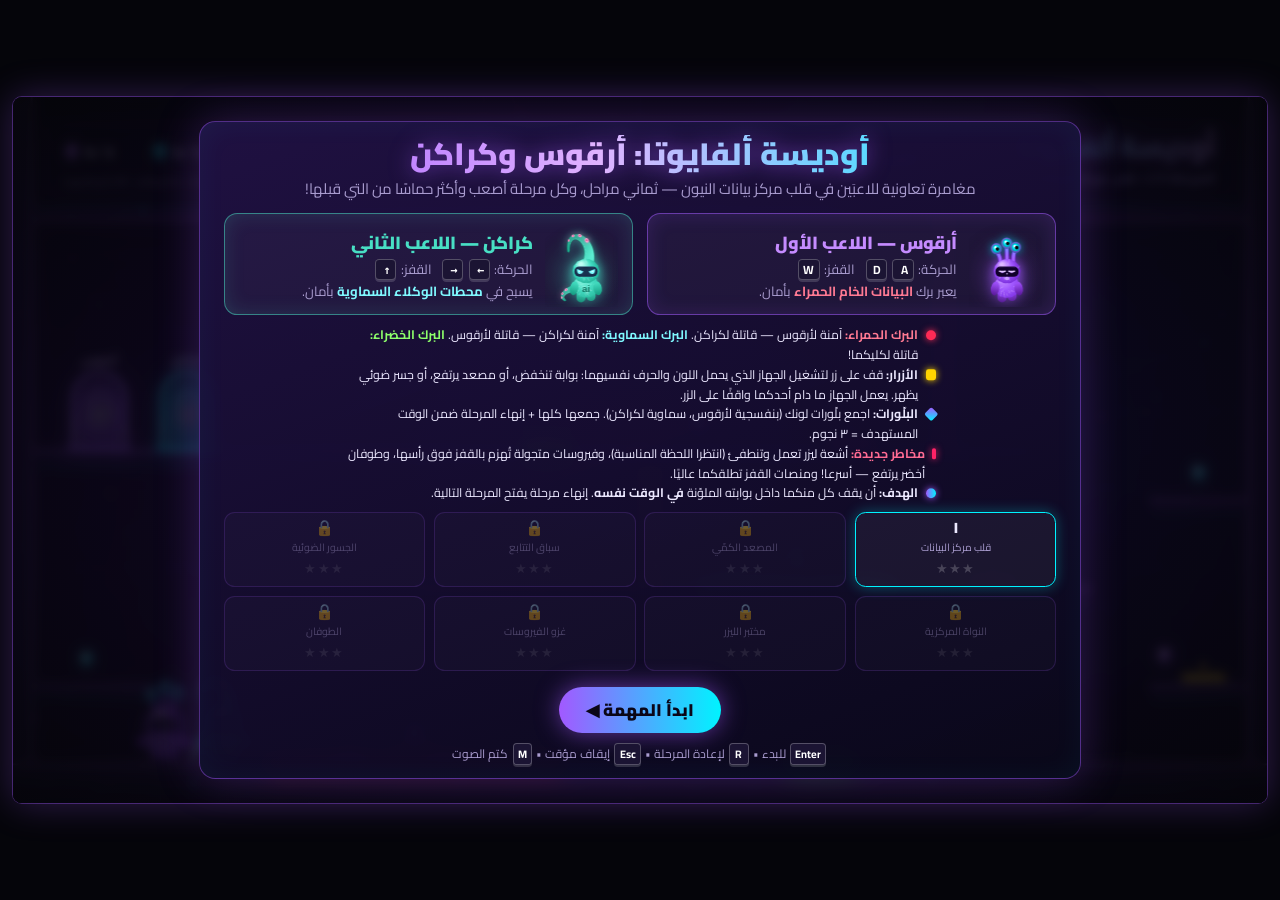
==== commit 915fa859: "feat(game): add lasers, jump pads, viruses, rising flood, music and levels 6-8 - Jump pads (optional" ====
--- a/games/alphaiota-odyssey/index.html
+++ b/games/alphaiota-odyssey/index.html
@@ -50,7 +50,7 @@
     width: min(94%, 60em);
     max-height: 95%;
     overflow: auto;
-    padding: 1.2em 1.8em;
+    padding: 0.9em 1.6em;
     border-radius: 1.1em;
     background: linear-gradient(160deg, rgba(34, 18, 70, 0.92), rgba(10, 8, 26, 0.95));
     border: 1px solid rgba(162, 89, 255, 0.45);
@@ -59,7 +59,7 @@
   }
   .panel.small { width: min(86%, 38em); }
   h1 {
-    font-size: 2.4em; font-weight: 900; line-height: 1.25;
+    font-size: 2.1em; font-weight: 900; line-height: 1.25;
     background: linear-gradient(90deg, var(--purple), #e0b3ff 45%, var(--cyan));
     -webkit-background-clip: text; background-clip: text; color: transparent;
     filter: drop-shadow(0 0 0.35em rgba(162, 89, 255, 0.6));
@@ -75,7 +75,7 @@
   }
   .card.argus { border: 1px solid rgba(162, 89, 255, 0.55); box-shadow: inset 0 0 1.4em rgba(162, 89, 255, 0.15); }
   .card.kraken { border: 1px solid rgba(72, 223, 196, 0.55); box-shadow: inset 0 0 1.4em rgba(72, 223, 196, 0.15); }
-  .card canvas { width: 6.5em; height: 7.4em; flex: none; }
+  .card canvas { width: 5em; height: 5.8em; flex: none; }
   .card h3 { font-size: 1.2em; font-weight: 900; }
   .card.argus h3 { color: #c58bff; }
   .card.kraken h3 { color: var(--teal); }
@@ -86,7 +86,7 @@
     background: #1b1433; border: 1px solid rgba(255, 255, 255, 0.25);
     box-shadow: 0 2px 0 rgba(255, 255, 255, 0.15); color: #fff; direction: ltr;
   }
-  .rules { list-style: none; text-align: right; font-size: 0.9em; line-height: 1.7; margin: 0 auto 0.7em; max-width: 48em; }
+  .rules { list-style: none; text-align: right; font-size: 0.84em; line-height: 1.6; margin: 0 auto 0.7em; max-width: 48em; }
   .rules li { display: flex; align-items: baseline; gap: 0.6em; }
   .dot { width: 0.85em; height: 0.85em; border-radius: 50%; flex: none; transform: translateY(0.1em); }
   .dot.red { background: var(--red); box-shadow: 0 0 0.6em var(--red); }
@@ -94,9 +94,10 @@
   .dot.green { background: var(--green); box-shadow: 0 0 0.6em var(--green); }
   .dot.yellow { background: var(--gold); box-shadow: 0 0 0.6em var(--gold); border-radius: 0.2em; }
   .dot.gem { background: linear-gradient(135deg, var(--purple), var(--cyan)); transform: translateY(0.1em) rotate(45deg); border-radius: 0.15em; }
+  .dot.laser { background: #ff2266; box-shadow: 0 0 0.6em #ff2266; border-radius: 0.15em; width: 0.35em; }
   .dot.portal { background: linear-gradient(90deg, var(--purple), var(--cyan)); box-shadow: 0 0 0.6em var(--purple); }
   .rules b.r { color: #ff7a93; } .rules b.c { color: #7ff8ff; } .rules b.g { color: #8dff6b; }
-  .levels { display: grid; grid-template-columns: repeat(5, 1fr); gap: 0.6em; margin: 0.2em 0 0.8em; }
+  .levels { display: grid; grid-template-columns: repeat(4, 1fr); gap: 0.6em; margin: 0.2em 0 0.8em; }
   .lvl {
     font-family: inherit; color: var(--text); cursor: pointer;
     padding: 0.45em 0.3em; border-radius: 0.8em;
@@ -107,7 +108,7 @@
   .lvl:hover:not(:disabled) { transform: translateY(-2px); box-shadow: 0 0 1.2em rgba(0, 243, 255, 0.35); background: rgba(0, 243, 255, 0.08); }
   .lvl.current { border-color: var(--cyan); box-shadow: 0 0 1em rgba(0, 243, 255, 0.3); }
   .lvl:disabled { opacity: 0.38; cursor: not-allowed; }
-  .lvl .n { display: block; font-size: 1.35em; font-weight: 900; line-height: 1.2; }
+  .lvl .n { display: block; font-size: 1.15em; font-weight: 900; line-height: 1.2; }
   .lvl .t { display: block; font-size: 0.78em; color: var(--muted); white-space: nowrap; overflow: hidden; text-overflow: ellipsis; }
   .lvl .s { display: block; font-size: 0.95em; letter-spacing: 0.1em; color: var(--gold); direction: ltr; }
   .lvl .s .off { color: rgba(255, 255, 255, 0.2); }
@@ -144,7 +145,7 @@
     <div class="overlay show" id="start">
       <div class="panel">
         <h1>أوديسة ألفايوتا: أرقوس وكراكن</h1>
-        <p class="sub">مغامرة تعاونية للاعبَين في قلب مركز بيانات النيون — خمس مراحل، وكل مرحلة أصعب من التي قبلها!</p>
+        <p class="sub">مغامرة تعاونية للاعبَين في قلب مركز بيانات النيون — ثماني مراحل، وكل مرحلة أصعب وأكثر حماسًا من التي قبلها!</p>
         <div class="cards">
           <div class="card argus">
             <canvas id="pvArgus" dir="ltr"></canvas>
@@ -167,6 +168,7 @@
           <li><span class="dot red"></span><span><b class="r">البرك الحمراء:</b> آمنة لأرقوس — قاتلة لكراكن. <b class="c">البرك السماوية:</b> آمنة لكراكن — قاتلة لأرقوس. <b class="g">البرك الخضراء:</b> قاتلة لكليكما!</span></li>
           <li><span class="dot yellow"></span><span><b>الأزرار:</b> قف على زر لتشغيل الجهاز الذي يحمل اللون والحرف نفسيهما: بوابة تنخفض، أو مصعد يرتفع، أو جسر ضوئي يظهر. يعمل الجهاز ما دام أحدكما واقفًا على الزر.</span></li>
           <li><span class="dot gem"></span><span><b>البلّورات:</b> اجمع بلّورات لونك (بنفسجية لأرقوس، سماوية لكراكن). جمعها كلها + إنهاء المرحلة ضمن الوقت المستهدف = ٣ نجوم.</span></li>
+          <li><span class="dot laser"></span><span><b style="color:#ff6b93">مخاطر جديدة:</b> أشعة ليزر تعمل وتنطفئ (انتظرا اللحظة المناسبة)، وفيروسات متجولة تُهزم بالقفز فوق رأسها، وطوفان أخضر يرتفع — أسرعا! ومنصات القفز تطلقكما عاليًا.</span></li>
           <li><span class="dot portal"></span><span><b>الهدف:</b> أن يقف كل منكما داخل بوابته الملوّنة <b>في الوقت نفسه</b>. إنهاء مرحلة يفتح المرحلة التالية.</span></li>
         </ul>
         <div class="levels" id="levelList"></div>
@@ -263,7 +265,7 @@
     cyan:  { main: '#00f3ff', light: '#c4fdff', dark: '#004a57', label: 'محطة وكلاء' },
     green: { main: '#39ff14', light: '#c8ffb0', dark: '#0b3d00', label: 'برمجية خبيثة' },
   };
-  const C = { yellow: '#ffd400', magenta: '#ff3df2', orange: '#ff8a00', blue: '#4d7cff', ice: '#7fd4ff' };
+  const C = { yellow: '#ffd400', magenta: '#ff3df2', orange: '#ff8a00', blue: '#4d7cff', ice: '#7fd4ff', laser: '#ff2266', pad: '#39d5ff' };
 
   const NAMES = { argus: 'أرقوس', kraken: 'كراكن' };
 
@@ -477,6 +479,140 @@
         { who: 'kraken', x: 300, y: 220, w: 56, h: 80 },
       ],
     },
+    // ---------------------------------------------------------------- 6
+    {
+      name: 'مختبر الليزر',
+      tip: 'جديد: أشعة ليزر تعمل وتنطفئ بالتناوب، ومنصات قفز تطلقكما عاليًا!',
+      par: 45,
+      spawns: { argus: { x: 40, y: 630 }, kraken: { x: 100, y: 630 } },
+      solids: [
+        { x: 20, y: 440, w: 980, h: 16 },    // middle deck
+        { x: 300, y: 270, w: 180, h: 16 },   // high ledge
+        { x: 100, y: 270, w: 140, h: 16 },   // portal ledge
+      ],
+      pools: [
+        { x: 680, y: 680, w: 220, type: 'red' },
+        { x: 200, y: 440, w: 220, type: 'cyan' },
+      ],
+      doors: [
+        { id: 'R', kind: 'bridge', x: 680, y: 670, w: 220, h: 10, color: C.yellow },
+      ],
+      lifts: [],
+      pads: [
+        { x: 1050, y: 680, w: 40, power: -17.5 },
+        { x: 540, y: 440, w: 40, power: -16 },
+        { x: 30, y: 440, w: 40, power: -16 },
+      ],
+      lasers: [
+        { x: 260, y: 456, w: 8, h: 224, period: 140, on: 70, offset: 0 },
+        { x: 420, y: 456, w: 8, h: 224, period: 140, on: 70, offset: 47 },
+        { x: 580, y: 456, w: 8, h: 224, period: 140, on: 70, offset: 94 },
+        { x: 700, y: 126, w: 8, h: 314, period: 120, on: 60, offset: 0 },
+        { x: 850, y: 126, w: 8, h: 314, period: 120, on: 60, offset: 60 },
+        { id: 'X', x: 266, y: 126, w: 8, h: 144, link: 'X', color: C.magenta },
+      ],
+      buttons: [
+        { x: 880, y: 440, w: 50, link: 'R' },
+        { x: 120, y: 440, w: 50, link: 'X' },
+      ],
+      gems: [
+        { x: 340, y: 652, who: 'argus' }, { x: 730, y: 655, who: 'argus' }, { x: 560, y: 330, who: 'argus' },
+        { x: 500, y: 652, who: 'kraken' }, { x: 840, y: 645, who: 'kraken' }, { x: 310, y: 415, who: 'kraken' }, { x: 50, y: 330, who: 'kraken' },
+      ],
+      portals: [
+        { who: 'argus', x: 110, y: 190, w: 56, h: 80 },
+        { who: 'kraken', x: 178, y: 190, w: 56, h: 80 },
+      ],
+    },
+    // ---------------------------------------------------------------- 7
+    {
+      name: 'غزو الفيروسات',
+      tip: 'جديد: فيروسات متجولة! اقفز فوق رأس الفيروس لتدميره — ولا تلمسه من الجانب.',
+      par: 55,
+      spawns: { argus: { x: 30, y: 630 }, kraken: { x: 70, y: 630 } },
+      solids: [
+        { x: 200, y: 450, w: 860, h: 16 },   // middle deck
+        { x: 300, y: 300, w: 790, h: 16 },   // top deck
+      ],
+      pools: [
+        { x: 880, y: 680, w: 200, type: 'red' },
+        { x: 620, y: 450, w: 200, type: 'cyan' },
+      ],
+      doors: [],
+      lifts: [
+        { id: 'E', from: [110, 664], to: [110, 450], w: 90, speed: 2.2, color: C.yellow },
+        { id: 'F', from: [1100, 664], to: [1100, 300], w: 100, speed: 2.2, color: C.magenta },
+      ],
+      pads: [
+        { id: 'G', x: 210, y: 450, w: 40, power: -16, link: 'G', color: C.orange },
+      ],
+      viruses: [
+        { y: 680, minX: 290, maxX: 520, speed: 1.4 },
+        { y: 680, minX: 600, maxX: 840, speed: 1.7 },
+        { y: 450, minX: 330, maxX: 580, speed: 1.3 },
+        { y: 300, minX: 600, maxX: 1000, speed: 1.6 },
+      ],
+      buttons: [
+        { x: 1210, y: 680, w: 40, link: 'E' },
+        { x: 960, y: 450, w: 50, link: 'F' },
+        { x: 480, y: 300, w: 50, link: 'G' },
+      ],
+      gems: [
+        { x: 420, y: 652, who: 'argus' }, { x: 980, y: 652, who: 'argus' }, { x: 800, y: 272, who: 'argus' },
+        { x: 270, y: 425, who: 'kraken' }, { x: 720, y: 425, who: 'kraken' }, { x: 230, y: 380, who: 'kraken' },
+      ],
+      portals: [
+        { who: 'argus', x: 320, y: 220, w: 56, h: 80 },
+        { who: 'kraken', x: 390, y: 220, w: 56, h: 80 },
+      ],
+    },
+    // ---------------------------------------------------------------- 8
+    {
+      name: 'الطوفان',
+      tip: 'المرحلة الأخيرة: طوفان البرمجيات الخبيثة يرتفع! تسلّقا بسرعة وتعاونا بلا تردد!',
+      par: 40,
+      music: 142,
+      spawns: { argus: { x: 40, y: 630 }, kraken: { x: 100, y: 630 } },
+      solids: [
+        { x: 300, y: 560, w: 960, h: 16 },   // tier A
+        { x: 20, y: 420, w: 940, h: 16 },    // tier B
+        { x: 300, y: 280, w: 960, h: 16 },   // tier C (portals)
+      ],
+      pools: [
+        { x: 500, y: 560, w: 200, type: 'red' },
+        { x: 500, y: 420, w: 200, type: 'cyan' },
+        { x: 900, y: 280, w: 60, type: 'green' },
+      ],
+      doors: [
+        { id: 'R', kind: 'bridge', x: 500, y: 550, w: 200, h: 10, color: C.yellow },
+        { id: 'C', kind: 'bridge', x: 500, y: 410, w: 200, h: 10, color: C.magenta },
+      ],
+      lifts: [],
+      pads: [
+        { x: 200, y: 680, w: 40, power: -13.5 },
+        { x: 1000, y: 560, w: 40, power: -15 },
+        { x: 150, y: 420, w: 40, power: -15 },
+      ],
+      lasers: [
+        { x: 1040, y: 126, w: 8, h: 154, period: 110, on: 50, offset: 0 },
+      ],
+      viruses: [
+        { y: 280, minX: 520, maxX: 820, speed: 1.8 },
+      ],
+      buttons: [
+        { x: 760, y: 560, w: 50, link: 'R' },
+        { x: 380, y: 420, w: 50, link: 'C' },
+      ],
+      flood: { delay: 240, speed: 0.27, minY: 300 },
+      gems: [
+        { x: 600, y: 535, who: 'argus' }, { x: 220, y: 560, who: 'argus' }, { x: 650, y: 252, who: 'argus' },
+        { x: 600, y: 395, who: 'kraken' }, { x: 1020, y: 480, who: 'kraken' }, { x: 170, y: 330, who: 'kraken' },
+      ],
+      portals: [
+        { who: 'argus', x: 1110, y: 200, w: 56, h: 80 },
+        { who: 'kraken', x: 1180, y: 200, w: 56, h: 80 },
+      ],
+    },
   ];
 
   /* =========================================================
@@ -521,7 +657,78 @@
     gem: () => { tone(1200, 0.09, 'triangle', 0.05); tone(1600, 0.12, 'triangle', 0.04, 0, 0.06); },
     death: () => { tone(300, 0.5, 'sawtooth', 0.06, -250); tone(90, 0.6, 'square', 0.04, -40, 0.05); },
     win: () => [523, 659, 784, 1047].forEach((f, i) => tone(f, 0.25, 'triangle', 0.06, 0, i * 0.11)),
+    boing: () => { tone(180, 0.3, 'sine', 0.07, 520); tone(360, 0.18, 'triangle', 0.03, 300); },
+    stomp: () => { tone(320, 0.12, 'square', 0.05, -220); tone(900, 0.08, 'triangle', 0.04, 0, 0.04); },
+    alarm: () => { tone(620, 0.18, 'square', 0.03, -120); tone(620, 0.18, 'square', 0.03, -120, 0.25); },
   };
+
+  /* =========================================================
+     MUSIC — tiny procedural synthwave loop (Am – F – C – G)
+     ========================================================= */
+  const Music = (() => {
+    let timer = null, nextT = 0, stepI = 0, master = null, noiseBuf = null, bpm = 112;
+    const ROOTS = [110, 87.31, 130.81, 98];
+    const CHORDS = [[1, 1.189, 1.498, 2], [1, 1.26, 1.498, 2], [1, 1.26, 1.498, 2], [1, 1.26, 1.498, 1.782]];
+    function osc(f, t, dur, type, vol, slideTo) {
+      const o = AC.createOscillator(), g = AC.createGain();
+      o.type = type;
+      o.frequency.setValueAtTime(f, t);
+      if (slideTo) o.frequency.exponentialRampToValueAtTime(slideTo, t + dur);
+      g.gain.setValueAtTime(vol, t);
+      g.gain.exponentialRampToValueAtTime(0.0001, t + dur);
+      o.connect(g); g.connect(master);
+      o.start(t); o.stop(t + dur + 0.02);
+    }
+    function hat(t, vol) {
+      if (!noiseBuf) {
+        noiseBuf = AC.createBuffer(1, AC.sampleRate * 0.1, AC.sampleRate);
+        const d = noiseBuf.getChannelData(0);
+        for (let i = 0; i < d.length; i++) d[i] = Math.random() * 2 - 1;
+      }
+      const src = AC.createBufferSource(), hp = AC.createBiquadFilter(), g = AC.createGain();
+      src.buffer = noiseBuf;
+      hp.type = 'highpass'; hp.frequency.value = 7000;
+      g.gain.setValueAtTime(vol, t);
+      g.gain.exponentialRampToValueAtTime(0.0001, t + 0.05);
+      src.connect(hp); hp.connect(g); g.connect(master);
+      src.start(t); src.stop(t + 0.06);
+    }
+    function schedule(i, t) {
+      const bar = Math.floor(i / 16) % 4, s = i % 16, root = ROOTS[bar], ch = CHORDS[bar];
+      if (s % 4 === 0) osc(150, t, 0.22, 'sine', 0.09, 40);                       // kick
+      if (s % 2 === 1) hat(t, 0.018);                                            // hats
+      if (s % 2 === 0) osc(root * (s % 8 === 6 ? 2 : 1), t, 0.2, 'sawtooth', 0.022); // bass
+      osc(root * 4 * ch[(s + (bar % 2)) % 4], t, 0.14, 'triangle', 0.011);         // arpeggio
+      if (s === 0 || s === 10) osc(root * 2 * ch[2], t, 0.6, 'square', 0.006);      // pad stab
+    }
+    function tick() {
+      if (!AC || !master) return;
+      while (nextT < AC.currentTime + 0.2) {
+        schedule(stepI++, nextT);
+        nextT += 60 / bpm / 4;
+      }
+    }
+    return {
+      start(tempo) {
+        bpm = tempo || 112;
+        if (!AC) return;
+        if (!master) {
+          master = AC.createGain();
+          master.gain.value = muted ? 0 : 1;
+          master.connect(AC.destination);
+          nextT = AC.currentTime + 0.05;
+          stepI = 0;
+          timer = setInterval(tick, 40);
+        }
+      },
+      stop() {
+        if (timer) clearInterval(timer);
+        timer = null;
+        if (master) { master.disconnect(); master = null; }
+      },
+      setMuted(m) { if (master) master.gain.value = m ? 0 : 1; },
+    };
+  })();
 
   /* =========================================================
      INPUT (uses e.code -> works with Arabic keyboard layouts)
@@ -549,6 +756,7 @@
       else if (state === 'paused') { state = 'playing'; showOverlay(null); }
     } else if (e.code === 'KeyM') {
       muted = !muted;
+      Music.setMuted(muted);
     }
   });
   window.addEventListener('keyup', (e) => { keys[e.code] = false; });
@@ -570,7 +778,7 @@
       this.facing = 1;
       this.coyote = 0; this.jumpBuf = 0; this.prevJump = false;
       this.walk = 0; this.moveAmt = 0; this.squash = 0;
-      this.alive = true; this.inPortal = false;
+      this.alive = true; this.inPortal = false; this.boost = false; this.py = sp.y;
     }
     update(solids) {
       const c = this.controls;
@@ -601,7 +809,8 @@
         SFX.jump(this.kind);
         dust(this.x + this.w / 2, this.y + this.h, 6);
       }
-      if (!jumpHeld && this.vy < PHYS.JUMP_CUT) this.vy = PHYS.JUMP_CUT;
+      if (this.vy >= 0) this.boost = false;
+      if (!jumpHeld && !this.boost && this.vy < PHYS.JUMP_CUT) this.vy = PHYS.JUMP_CUT;
 
       this.vy = Math.min(this.vy + PHYS.GRAV, PHYS.MAX_FALL);
 
@@ -1085,6 +1294,10 @@
       buttons: def.buttons.map((b) => ({ ...b, pressed: false, anim: 0 })),
       gems: (def.gems || []).map((g) => ({ ...g, taken: false })),
       portals: def.portals.map((p) => ({ ...p, occupied: false })),
+      pads: (def.pads || []).map((p) => ({ color: C.pad, ...p, anim: 0, on: true })),
+      lasers: (def.lasers || []).map((l) => ({ color: C.laser, ...l, active: false, warn: false, rem: 0 })),
+      viruses: (def.viruses || []).map((v, i) => ({ ...v, x: (v.minX + v.maxX) / 2, dir: i % 2 ? -1 : 1, w: 28, h: 28, alive: true, t: i * 1.7 })),
+      flood: def.flood ? { ...def.flood, y: 730 } : null,
     };
     players[0].reset(def.spawns.argus);
     players[1].reset(def.spawns.kraken);
@@ -1095,7 +1308,8 @@
 
   function linkActive(id) { return L.buttons.some((b) => b.link === id && b.pressed); }
   function linkColor(id) {
-    const d = L.doors.find((x) => x.id === id) || L.lifts.find((x) => x.id === id);
+    const d = L.doors.find((x) => x.id === id) || L.lifts.find((x) => x.id === id) ||
+              L.pads.find((x) => x.id === id) || L.lasers.find((x) => x.id === id);
     return d ? d.color : '#ffffff';
   }
 
@@ -1178,13 +1392,19 @@
     deaths++;
     const cx = p.x + p.w / 2, cy = p.y + p.h / 2;
     const own = p.kind === 'argus' ? ['#a259ff', '#d3a6ff', '#00f3ff'] : ['#48dfc4', '#b3fff1', '#ff99cc'];
-    burst(cx, cy, own.concat([POOL_COLORS[pool.type].main]), 70);
+    const type = pool.type;
+    const hue = POOL_COLORS[type] ? POOL_COLORS[type].main : type === 'laser' ? C.laser : '#39ff14';
+    burst(cx, cy, own.concat([hue]), 70);
     shake = 16;
     SFX.death();
+    const nm = NAMES[p.kind];
     let reason;
-    if (pool.type === 'green') reason = `أُصيب ${NAMES[p.kind]} ببرمجية خبيثة! البرك الخضراء قاتلة لكليكما.`;
-    else if (pool.type === 'red') reason = 'لمس كراكن البيانات الخام الحمراء! هذه البرك آمنة لأرقوس فقط.';
-    else reason = 'دخل أرقوس محطة الوكلاء السماوية! هذه البرك آمنة لكراكن فقط.';
+    if (type === 'green') reason = `أُصيب ${nm} ببرمجية خبيثة! البرك الخضراء قاتلة لكليكما.`;
+    else if (type === 'red') reason = 'لمس كراكن البيانات الخام الحمراء! هذه البرك آمنة لأرقوس فقط.';
+    else if (type === 'cyan') reason = 'دخل أرقوس محطة الوكلاء السماوية! هذه البرك آمنة لكراكن فقط.';
+    else if (type === 'laser') reason = `احترق ${nm} بشعاع الليزر! انتظرا حتى ينطفئ الشعاع ثم اعبرا بسرعة.`;
+    else if (type === 'virus') reason = `أمسك فيروسٌ بـ${nm}! اقفز فوق رأس الفيروس لتدميره بدل أن تلمسه من الجانب.`;
+    else reason = `ابتلع طوفان البرمجيات الخبيثة ${nm}! أسرعا في التسلّق.`;
     document.getElementById('deadReason').textContent = reason;
     state = 'dying';
     stateTimer = 0;
@@ -1265,9 +1485,74 @@
       // 4) lifts & moving platforms (carry riders)
       updateLifts();
 
+      // 4b) lasers, viruses, flood
+      for (const lz of L.lasers) {
+        if (lz.link) { lz.active = !linkActive(lz.link); lz.warn = false; }
+        else {
+          const ph = (levelFrames + lz.offset) % lz.period;
+          lz.active = ph < lz.on;
+          lz.warn = !lz.active && ph > lz.period - 30;
+          lz.rem = lz.active ? lz.on - ph : lz.period - ph;
+        }
+      }
+      for (const v of L.viruses) {
+        if (!v.alive) continue;
+        v.x += v.dir * v.speed;
+        if (v.x <= v.minX) { v.x = v.minX; v.dir = 1; }
+        if (v.x >= v.maxX) { v.x = v.maxX; v.dir = -1; }
+        v.t += 0.06;
+      }
+      if (L.flood && levelFrames > L.flood.delay) {
+        if (levelFrames === L.flood.delay + 1) SFX.alarm();
+        L.flood.y = Math.max(L.flood.minY, L.flood.y - L.flood.speed);
+      }
+
       // 5) physics
       const solids = currentSolids();
-      for (const p of players) if (p.alive) p.update(solids);
+      for (const p of players) { p.py = p.y; if (p.alive) p.update(solids); }
+
+      // 5b) jump pads
+      for (const pad of L.pads) {
+        pad.anim *= 0.86;
+        pad.on = !pad.link || linkActive(pad.link);
+        if (!pad.on) continue;
+        for (const p of players) {
+          if (!p.alive || !p.onGround) continue;
+          const cx = p.x + p.w / 2;
+          if (Math.abs(p.y + p.h - pad.y) < 1 && cx > pad.x - 6 && cx < pad.x + pad.w + 6) {
+            p.vy = pad.power; p.onGround = false; p.coyote = 0; p.jumpBuf = 0; p.boost = true;
+            p.squash = -0.3; pad.anim = 1;
+            SFX.boing();
+            for (let i = 0; i < 10; i++) spawn(pad.x + Math.random() * pad.w, pad.y - 6, (Math.random() - 0.5) * 2, -2 - Math.random() * 3, 25, pad.color, 2.5, 0.1);
+          }
+        }
+      }
+
+      // 5c) lasers, viruses & flood vs players
+      for (const p of players) {
+        if (!p.alive) continue;
+        for (const lz of L.lasers) {
+          if (lz.active && overlap(p, { x: lz.x + 1, y: lz.y, w: lz.w - 2, h: lz.h })) { kill(p, { type: 'laser' }); break; }
+        }
+        if (!p.alive) continue;
+        for (const v of L.viruses) {
+          if (!v.alive) continue;
+          const hit = { x: v.x + 3, y: v.y - v.h + 3, w: v.w - 6, h: v.h - 3 };
+          if (!overlap(p, hit)) continue;
+          if (p.vy > 0 && p.py + p.h <= v.y - v.h + 12) {
+            v.alive = false;
+            p.vy = -9.5; p.boost = true; p.onGround = false;
+            SFX.stomp();
+            shake = Math.max(shake, 5);
+            burst(v.x + 14, v.y - 14, ['#39ff14', '#c8ffb0', '#ff2a55'], 30);
+          } else {
+            kill(p, { type: 'virus' });
+            break;
+          }
+        }
+        if (!p.alive) continue;
+        if (L.flood && p.y + p.h > L.flood.y + 6) kill(p, { type: 'flood' });
+      }
 
       // 6) hazards
       for (const p of players) {
@@ -1721,6 +2006,213 @@
     ctx.strokeStyle = 'rgba(255,255,255,0.7)';
     ctx.lineWidth = 0.8;
     ctx.beginPath(); ctx.moveTo(-7, -2); ctx.lineTo(7, -2); ctx.moveTo(0, -9); ctx.lineTo(-2.5, -2); ctx.lineTo(0, 9); ctx.stroke();
+    ctx.restore();
+  }
+
+  function drawPad(pad) {
+    const col = pad.on ? pad.color : '#4a4566';
+    ctx.save();
+    ctx.fillStyle = '#2e2550';
+    ctx.beginPath(); ctx.roundRect(pad.x - 5, pad.y - 5, pad.w + 10, 5, 2); ctx.fill();
+    const topY = pad.y - 11 - pad.anim * 10;
+    // spring coil
+    ctx.strokeStyle = pad.on ? '#c9c2ff' : '#5c5678';
+    ctx.lineWidth = 1.6;
+    ctx.beginPath();
+    const n = 5, x0 = pad.x + 8, x1 = pad.x + pad.w - 8;
+    for (let i = 0; i <= n; i++) {
+      const yy = pad.y - 5 + (topY + 4 - (pad.y - 5)) * (i / n);
+      ctx.lineTo(i % 2 ? x1 : x0, yy);
+    }
+    ctx.stroke();
+    ctx.shadowColor = col;
+    ctx.shadowBlur = pad.on ? 14 + pad.anim * 20 : 0;
+    ctx.fillStyle = col;
+    ctx.beginPath(); ctx.roundRect(pad.x, topY, pad.w, 5, 2); ctx.fill();
+    ctx.shadowBlur = 0;
+    if (pad.on) {
+      ctx.strokeStyle = col;
+      ctx.lineWidth = 2;
+      for (let k = 0; k < 2; k++) {
+        const ph = ((time * 40 + k * 14) % 28);
+        ctx.globalAlpha = 1 - ph / 28;
+        const ay = topY - 6 - ph;
+        ctx.beginPath();
+        ctx.moveTo(pad.x + pad.w / 2 - 7, ay + 5); ctx.lineTo(pad.x + pad.w / 2, ay); ctx.lineTo(pad.x + pad.w / 2 + 7, ay + 5);
+        ctx.stroke();
+      }
+    }
+    if (pad.id) {
+      ctx.globalAlpha = 0.9;
+      ctx.direction = 'ltr';
+      ctx.textAlign = 'center';
+      ctx.font = '900 11px Cairo, Arial, sans-serif';
+      ctx.fillStyle = pad.color;
+      ctx.fillText(pad.id, pad.x + pad.w / 2, pad.y + 14);
+    }
+    ctx.restore();
+  }
+
+  function drawLaser(lz) {
+    const col = lz.color;
+    const vertical = lz.h >= lz.w;
+    ctx.save();
+    // emitters
+    ctx.fillStyle = '#3a2d63';
+    if (vertical) {
+      ctx.fillRect(lz.x - 5, lz.y, lz.w + 10, 7);
+      ctx.fillRect(lz.x - 5, lz.y + lz.h - 7, lz.w + 10, 7);
+    } else {
+      ctx.fillRect(lz.x, lz.y - 5, 7, lz.h + 10);
+      ctx.fillRect(lz.x + lz.w - 7, lz.y - 5, 7, lz.h + 10);
+    }
+    ctx.fillStyle = lz.active ? col : lz.warn ? (Math.floor(time * 20) % 2 ? col : '#3a2d63') : '#5a4f80';
+    if (vertical) {
+      ctx.fillRect(lz.x - 2, lz.y + 5, lz.w + 4, 3);
+      ctx.fillRect(lz.x - 2, lz.y + lz.h - 8, lz.w + 4, 3);
+    }
+    if (lz.active) {
+      const flick = 0.85 + Math.random() * 0.15;
+      ctx.shadowColor = col;
+      ctx.shadowBlur = 22;
+      ctx.globalAlpha = 0.55 * flick;
+      ctx.fillStyle = col;
+      ctx.fillRect(lz.x, lz.y + 7, lz.w, lz.h - 14);
+      ctx.shadowBlur = 0;
+      ctx.globalAlpha = flick;
+      ctx.fillStyle = '#ffffff';
+      ctx.fillRect(lz.x + lz.w / 2 - 1.2, lz.y + 7, 2.4, lz.h - 14);
+      if (Math.random() < 0.3) spawn(lz.x + lz.w / 2, lz.y + 7 + Math.random() * (lz.h - 14), (Math.random() - 0.5) * 3, (Math.random() - 0.5) * 2, 14, col, 2);
+    } else if (lz.warn) {
+      ctx.globalAlpha = 0.5 + 0.4 * Math.sin(time * 40);
+      ctx.strokeStyle = col;
+      ctx.setLineDash([6, 6]);
+      ctx.lineWidth = 1.5;
+      ctx.beginPath(); ctx.moveTo(lz.x + lz.w / 2, lz.y + 7); ctx.lineTo(lz.x + lz.w / 2, lz.y + lz.h - 7); ctx.stroke();
+      ctx.setLineDash([]);
+    } else {
+      ctx.globalAlpha = 0.1;
+      ctx.fillStyle = col;
+      ctx.fillRect(lz.x + lz.w / 2 - 0.5, lz.y + 7, 1, lz.h - 14);
+    }
+    if (lz.link) {
+      ctx.globalAlpha = 0.9;
+      ctx.direction = 'ltr';
+      ctx.textAlign = 'center';
+      ctx.font = '900 11px Cairo, Arial, sans-serif';
+      ctx.fillStyle = col;
+      ctx.fillText(lz.link, lz.x + lz.w / 2, lz.y + lz.h + 12);
+    }
+    ctx.restore();
+  }
+
+  function drawVirus(v) {
+    if (!v.alive) return;
+    const cx = v.x + 14, cy = v.y - 14 + Math.sin(v.t * 3) * 1.2, r = 10.5;
+    ctx.save();
+    // rotating spikes
+    ctx.strokeStyle = '#2bd60f';
+    ctx.fillStyle = '#c8ffb0';
+    ctx.lineWidth = 2;
+    for (let i = 0; i < 9; i++) {
+      const a = v.t * v.dir * 1.5 + (i / 9) * Math.PI * 2;
+      const x1 = cx + Math.cos(a) * r, y1 = cy + Math.sin(a) * r;
+      const x2 = cx + Math.cos(a) * (r + 5), y2 = cy + Math.sin(a) * (r + 5);
+      ctx.beginPath(); ctx.moveTo(x1, y1); ctx.lineTo(x2, y2); ctx.stroke();
+      ctx.beginPath(); ctx.arc(x2, y2, 1.8, 0, Math.PI * 2); ctx.fill();
+    }
+    // body
+    const bg = ctx.createRadialGradient(cx - 4, cy - 4, 1, cx, cy, r + 2);
+    bg.addColorStop(0, '#d8ffc8'); bg.addColorStop(0.45, '#39ff14'); bg.addColorStop(1, '#0b5d00');
+    ctx.shadowColor = '#39ff14';
+    ctx.shadowBlur = 16;
+    ctx.fillStyle = bg;
+    ctx.beginPath(); ctx.arc(cx, cy, r, 0, Math.PI * 2); ctx.fill();
+    ctx.shadowBlur = 0;
+    // angry eye
+    const ex = cx + v.dir * 2.5;
+    ctx.fillStyle = '#ffffff';
+    ctx.beginPath(); ctx.ellipse(ex, cy - 1.5, 5, 4.2, 0, 0, Math.PI * 2); ctx.fill();
+    ctx.fillStyle = '#ff2a55';
+    ctx.shadowColor = '#ff2a55'; ctx.shadowBlur = 6;
+    ctx.beginPath(); ctx.arc(ex + v.dir * 1.6, cy - 1, 2.3, 0, Math.PI * 2); ctx.fill();
+    ctx.shadowBlur = 0;
+    ctx.strokeStyle = '#0b3d00';
+    ctx.lineWidth = 2;
+    ctx.beginPath(); ctx.moveTo(ex - 6, cy - 8 + v.dir * 1.5); ctx.lineTo(ex + 6, cy - 8 - v.dir * 1.5); ctx.stroke();
+    // jagged mouth
+    ctx.lineWidth = 1.2;
+    ctx.beginPath();
+    for (let i = 0; i <= 6; i++) ctx.lineTo(cx - 6 + i * 2, cy + 5.5 + (i % 2 ? 1.8 : 0));
+    ctx.stroke();
+    ctx.restore();
+  }
+
+  function drawFlood() {
+    const fl = L.flood;
+    if (!fl || fl.y >= H) return;
+    ctx.save();
+    ctx.beginPath();
+    ctx.moveTo(0, H);
+    for (let x = 0; x <= W; x += 8) {
+      ctx.lineTo(x, fl.y + Math.sin(x * 0.03 + time * 4) * 4 + Math.sin(x * 0.011 - time * 2.3) * 3);
+    }
+    ctx.lineTo(W, H);
+    ctx.closePath();
+    const g = ctx.createLinearGradient(0, fl.y - 6, 0, Math.min(H, fl.y + 160));
+    g.addColorStop(0, 'rgba(200, 255, 176, 0.95)');
+    g.addColorStop(0.08, 'rgba(57, 255, 20, 0.85)');
+    g.addColorStop(1, 'rgba(8, 50, 0, 0.92)');
+    ctx.shadowColor = '#39ff14';
+    ctx.shadowBlur = 30;
+    ctx.fillStyle = g;
+    ctx.fill();
+    ctx.shadowBlur = 0;
+    // malicious code glyphs drifting in the flood
+    ctx.globalAlpha = 0.35;
+    ctx.fillStyle = '#c8ffb0';
+    ctx.direction = 'ltr';
+    ctx.font = '700 12px "Courier New", monospace';
+    for (let i = 0; i < 26; i++) {
+      const gx = (hash(i * 3.7) * W + time * (20 + i)) % W;
+      const gy = fl.y + 22 + hash(i * 5.1) * 120;
+      if (gy < H) ctx.fillText(hash(i + Math.floor(time * 3)) > 0.5 ? '1' : '0', gx, gy);
+    }
+    ctx.restore();
+    if (Math.random() < 0.5) spawn(Math.random() * W, fl.y, (Math.random() - 0.5) * 0.6, -0.8 - Math.random(), 30, '#c8ffb0', 2.5);
+  }
+
+  function drawFloodAlert() {
+    const fl = L.flood;
+    if (!fl || state !== 'playing') return;
+    let lowest = 0;
+    for (const p of players) if (p.alive) lowest = Math.max(lowest, p.y + p.h);
+    const dist = fl.y - lowest;
+    ctx.save();
+    if (dist < 160 && fl.y < H) {
+      const a = (1 - dist / 160) * (0.35 + 0.25 * Math.sin(time * 10));
+      const vg = ctx.createRadialGradient(W / 2, H / 2, H * 0.3, W / 2, H / 2, H * 0.85);
+      vg.addColorStop(0, 'rgba(255,0,60,0)');
+      vg.addColorStop(1, `rgba(255,0,60,${Math.max(0, a)})`);
+      ctx.fillStyle = vg;
+      ctx.fillRect(0, 0, W, H);
+    }
+    if (levelFrames > 260 || levelFrames <= fl.delay) {
+      ctx.direction = 'rtl';
+      ctx.textAlign = 'center';
+      ctx.font = '900 16px Cairo, Tahoma, sans-serif';
+      const txt = levelFrames <= fl.delay
+        ? `⚠ الطوفان يبدأ بعد ${toAr(Math.ceil((fl.delay - levelFrames) / 60))} ث`
+        : '⚠ الطوفان يرتفع! أسرعا!';
+      ctx.globalAlpha = levelFrames <= fl.delay ? 1 : 0.6 + 0.4 * Math.sin(time * 8);
+      ctx.fillStyle = 'rgba(40, 0, 10, 0.75)';
+      const w = ctx.measureText(txt).width + 30;
+      const yy = levelFrames <= 260 ? 238 : 148;
+      ctx.beginPath(); ctx.roundRect(640 - w / 2, yy - 20, w, 30, 15); ctx.fill();
+      ctx.fillStyle = '#ff6b8a';
+      ctx.shadowColor = '#ff2a55'; ctx.shadowBlur = 10;
+      ctx.fillText(txt, 640, yy);
+    }
     ctx.restore();
   }
 
@@ -1941,12 +2433,17 @@
     for (const pool of L.pools) drawPool(pool);
     for (const d of L.doors) (d.kind === 'bridge' ? drawBridge : drawDoor)(d);
     for (const l of L.lifts) drawLift(l);
+    for (const pad of L.pads) drawPad(pad);
+    for (const lz of L.lasers) drawLaser(lz);
     for (const b of L.buttons) drawButton(b);
     for (const g of L.gems) drawGem(g);
+    for (const v of L.viruses) drawVirus(v);
     drawPlayer(players[1]);
     drawPlayer(players[0]);
+    drawFlood();
     drawParticles();
     drawBanner();
+    drawFloodAlert();
 
     if (state === 'menu') renderPreviews();
   }
@@ -2026,8 +2523,11 @@
     loadLevel(i);
     state = 'playing';
     showOverlay(null);
+    Music.stop();
+    Music.start(LEVELS[i].music);
   }
   function toMenu() {
+    Music.stop();
     loadLevel(defaultLevel());
     state = 'menu';
     showOverlay('start');
@@ -2093,6 +2593,10 @@
     get players() { return players.map((p) => ({ kind: p.kind, x: p.x, y: p.y, onGround: p.onGround, alive: p.alive })); },
     get gems() { return L.gems.filter((g) => g.taken).length + '/' + L.gems.length; },
     get lifts() { return L.lifts.map((l) => ({ id: l.id, x: l.x, y: l.y })); },
+    get lasers() { return L.lasers.map((l) => ({ x: l.x, active: l.active, rem: l.rem })); },
+    get viruses() { return L.viruses.filter((v) => v.alive).map((v) => ({ x: v.x, y: v.y })); },
+    get pads() { return L.pads.map((p) => ({ x: p.x, y: p.y, w: p.w, on: p.on })); },
+    get flood() { return L.flood ? L.flood.y : null; },
   };
 })();
 </script>
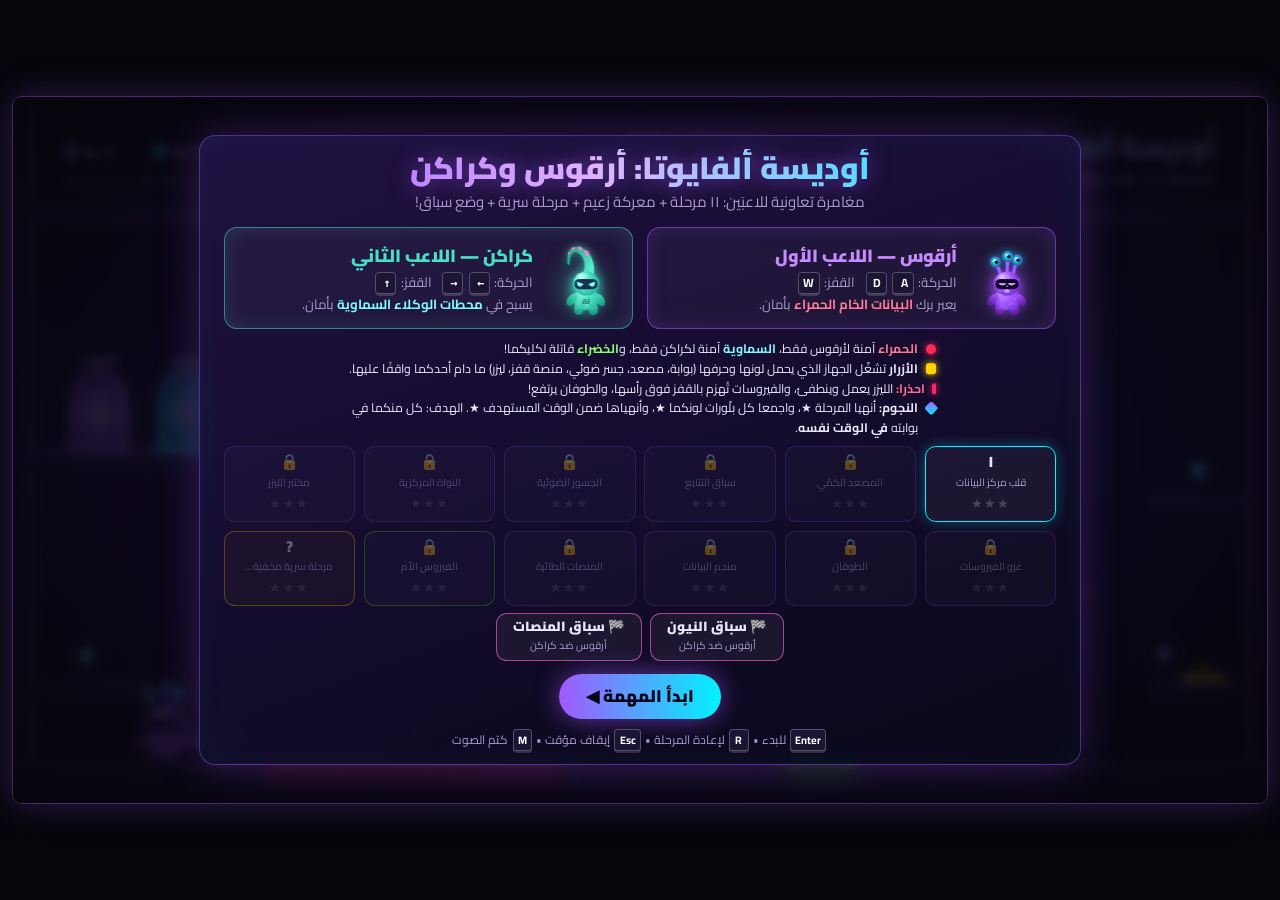
==== commit 0eb83fb1: "feat(game): boss fight, secret level, race mode, touch controls and levels 9-10 - Kraken: remove the" ====
--- a/games/alphaiota-odyssey/index.html
+++ b/games/alphaiota-odyssey/index.html
@@ -97,7 +97,7 @@
   .dot.laser { background: #ff2266; box-shadow: 0 0 0.6em #ff2266; border-radius: 0.15em; width: 0.35em; }
   .dot.portal { background: linear-gradient(90deg, var(--purple), var(--cyan)); box-shadow: 0 0 0.6em var(--purple); }
   .rules b.r { color: #ff7a93; } .rules b.c { color: #7ff8ff; } .rules b.g { color: #8dff6b; }
-  .levels { display: grid; grid-template-columns: repeat(4, 1fr); gap: 0.6em; margin: 0.2em 0 0.8em; }
+  .levels { display: grid; grid-template-columns: repeat(6, 1fr); gap: 0.6em; margin: 0.2em 0 0.8em; }
   .lvl {
     font-family: inherit; color: var(--text); cursor: pointer;
     padding: 0.45em 0.3em; border-radius: 0.8em;
@@ -112,6 +112,31 @@
   .lvl .t { display: block; font-size: 0.78em; color: var(--muted); white-space: nowrap; overflow: hidden; text-overflow: ellipsis; }
   .lvl .s { display: block; font-size: 0.95em; letter-spacing: 0.1em; color: var(--gold); direction: ltr; }
   .lvl .s .off { color: rgba(255, 255, 255, 0.2); }
+  .lvl.secret { border-color: rgba(255, 212, 0, 0.7); background: rgba(255, 212, 0, 0.07); }
+  .lvl.boss { border-color: rgba(57, 255, 20, 0.6); }
+  .races { display: flex; gap: 0.6em; justify-content: center; margin: -0.3em 0 0.6em; flex-wrap: wrap; }
+  .lvl.race { padding: 0.35em 1.2em; border-color: rgba(255, 106, 213, 0.6); }
+  .lvl.race .n { font-size: 1em; }
+  #touch { position: absolute; inset: 0; pointer-events: none; display: none; direction: ltr; }
+  body.touch #touch { display: block; }
+  .tpad { position: absolute; bottom: 1.5%; display: flex; gap: 6px; pointer-events: auto; align-items: flex-end; opacity: 0.6; }
+  .tpad.left { left: 1%; }
+  .tpad.right { right: 1%; }
+  .tpad button, #tPause {
+    width: 44px; height: 44px; border-radius: 50%;
+    font-size: 17px; font-weight: 900; color: #fff;
+    border: 2px solid rgba(255, 255, 255, 0.35); background: rgba(20, 12, 45, 0.25);
+    touch-action: none; user-select: none; -webkit-user-select: none; -webkit-tap-highlight-color: transparent;
+  }
+  .tpad.left button { border-color: rgba(162, 89, 255, 0.8); box-shadow: 0 0 0.8em rgba(162, 89, 255, 0.5); }
+  .tpad.right button { border-color: rgba(0, 243, 255, 0.8); box-shadow: 0 0 0.8em rgba(0, 243, 255, 0.4); }
+  .tpad button.jump { margin-bottom: 18px; }
+  .tpad button.on { background: rgba(255, 255, 255, 0.3); }
+  #tPause { position: absolute; top: 19%; left: 1%; pointer-events: auto; width: 34px; height: 34px; font-size: 13px; opacity: 0.6; }
+  #rotate { display: none; position: fixed; inset: 0; z-index: 10; background: #05050a; color: #ece8ff;
+    align-items: center; justify-content: center; flex-direction: column; gap: 12px; font-size: 20px; text-align: center; padding: 20px; }
+  #rotate b { font-size: 54px; }
+  @media (orientation: portrait) { body.touch #rotate { display: flex; } }
   .btn {
     font-family: inherit; font-size: 1.15em; font-weight: 900;
     padding: 0.4em 1.6em; margin: 0.25em; border-radius: 999px; cursor: pointer;
@@ -137,15 +162,31 @@
 </style>
 </head>
 <body>
+<div id="rotate"><b>📱↻</b>أدر جهازك أفقيًا للعب<br><small>كل لاعب يمسك جهة من الشاشة</small></div>
 <div id="wrap">
   <div id="stage">
     <canvas id="game" dir="ltr"></canvas>
+
+    <!-- TOUCH CONTROLS (phones / tablets) -->
+    <div id="touch">
+      <div class="tpad left">
+        <button data-code="KeyA" aria-label="أرقوس يسار">◀</button>
+        <button data-code="KeyD" aria-label="أرقوس يمين">▶</button>
+        <button data-code="KeyW" class="jump" aria-label="أرقوس قفز">▲</button>
+      </div>
+      <div class="tpad right">
+        <button data-code="ArrowUp" class="jump" aria-label="كراكن قفز">▲</button>
+        <button data-code="ArrowLeft" aria-label="كراكن يسار">◀</button>
+        <button data-code="ArrowRight" aria-label="كراكن يمين">▶</button>
+      </div>
+      <button id="tPause" aria-label="إيقاف مؤقت">⏸</button>
+    </div>
 
     <!-- START SCREEN -->
     <div class="overlay show" id="start">
       <div class="panel">
         <h1>أوديسة ألفايوتا: أرقوس وكراكن</h1>
-        <p class="sub">مغامرة تعاونية للاعبَين في قلب مركز بيانات النيون — ثماني مراحل، وكل مرحلة أصعب وأكثر حماسًا من التي قبلها!</p>
+        <p class="sub">مغامرة تعاونية للاعبَين: ١١ مرحلة + معركة زعيم + مرحلة سرية + وضع سباق!</p>
         <div class="cards">
           <div class="card argus">
             <canvas id="pvArgus" dir="ltr"></canvas>
@@ -165,13 +206,13 @@
           </div>
         </div>
         <ul class="rules">
-          <li><span class="dot red"></span><span><b class="r">البرك الحمراء:</b> آمنة لأرقوس — قاتلة لكراكن. <b class="c">البرك السماوية:</b> آمنة لكراكن — قاتلة لأرقوس. <b class="g">البرك الخضراء:</b> قاتلة لكليكما!</span></li>
-          <li><span class="dot yellow"></span><span><b>الأزرار:</b> قف على زر لتشغيل الجهاز الذي يحمل اللون والحرف نفسيهما: بوابة تنخفض، أو مصعد يرتفع، أو جسر ضوئي يظهر. يعمل الجهاز ما دام أحدكما واقفًا على الزر.</span></li>
-          <li><span class="dot gem"></span><span><b>البلّورات:</b> اجمع بلّورات لونك (بنفسجية لأرقوس، سماوية لكراكن). جمعها كلها + إنهاء المرحلة ضمن الوقت المستهدف = ٣ نجوم.</span></li>
-          <li><span class="dot laser"></span><span><b style="color:#ff6b93">مخاطر جديدة:</b> أشعة ليزر تعمل وتنطفئ (انتظرا اللحظة المناسبة)، وفيروسات متجولة تُهزم بالقفز فوق رأسها، وطوفان أخضر يرتفع — أسرعا! ومنصات القفز تطلقكما عاليًا.</span></li>
-          <li><span class="dot portal"></span><span><b>الهدف:</b> أن يقف كل منكما داخل بوابته الملوّنة <b>في الوقت نفسه</b>. إنهاء مرحلة يفتح المرحلة التالية.</span></li>
+          <li><span class="dot red"></span><span><b class="r">الحمراء</b> آمنة لأرقوس فقط، <b class="c">السماوية</b> آمنة لكراكن فقط، و<b class="g">الخضراء</b> قاتلة لكليكما!</span></li>
+          <li><span class="dot yellow"></span><span><b>الأزرار</b> تشغّل الجهاز الذي يحمل لونها وحرفها (بوابة، مصعد، جسر ضوئي، منصة قفز، ليزر) ما دام أحدكما واقفًا عليها.</span></li>
+          <li><span class="dot laser"></span><span><b style="color:#ff6b93">احذرا:</b> الليزر يعمل وينطفئ، والفيروسات تُهزم بالقفز فوق رأسها، والطوفان يرتفع!</span></li>
+          <li><span class="dot gem"></span><span><b>النجوم:</b> أنهيا المرحلة ★، واجمعا كل بلّورات لونكما ★، وأنهياها ضمن الوقت المستهدف ★. الهدف: كل منكما في بوابته <b>في الوقت نفسه</b>.</span></li>
         </ul>
         <div class="levels" id="levelList"></div>
+        <div class="races" id="raceList"></div>
         <button class="btn" id="btnStart">ابدأ المهمة ◀</button>
         <p class="hint"><kbd>Enter</kbd> للبدء • <kbd>R</kbd> لإعادة المرحلة • <kbd>Esc</kbd> إيقاف مؤقت • <kbd>M</kbd> كتم الصوت</p>
       </div>
@@ -211,6 +252,7 @@
         <h2>إيقاف مؤقت</h2>
         <p class="sub">اضغط <kbd>Esc</kbd> للمتابعة أو <kbd>R</kbd> لإعادة المرحلة.</p>
         <button class="btn" id="btnResume">متابعة</button>
+        <button class="btn ghost" id="btnPauseRestart">إعادة المرحلة</button>
         <button class="btn ghost" id="btnPauseMenu">القائمة الرئيسية</button>
       </div>
     </div>
@@ -613,16 +655,218 @@
         { who: 'kraken', x: 1180, y: 200, w: 56, h: 80 },
       ],
     },
+    // ---------------------------------------------------------------- 9
+    {
+      name: 'منجم البيانات',
+      tip: 'ثلاثة طوابق متعرجة: جسور، فيروسات، ليزر، وبوابة يحرسها زرّان. تعاونا في كل طابق!',
+      par: 75,
+      spawns: { argus: { x: 40, y: 630 }, kraken: { x: 100, y: 630 } },
+      solids: [
+        { x: 20, y: 520, w: 1080, h: 16 },   // deck 1
+        { x: 160, y: 360, w: 1100, h: 16 },  // deck 2
+        { x: 20, y: 240, w: 1080, h: 16 },   // deck 3 (portals)
+      ],
+      pools: [
+        { x: 640, y: 680, w: 220, type: 'red' },
+        { x: 400, y: 520, w: 200, type: 'cyan' },
+        { x: 750, y: 240, w: 40, type: 'green' },
+      ],
+      doors: [
+        { id: 'R', kind: 'bridge', x: 640, y: 670, w: 220, h: 10, color: C.yellow },
+        { id: 'C', kind: 'bridge', x: 400, y: 510, w: 200, h: 10, color: C.magenta },
+        { id: 'D', x: 1060, y: 256, w: 20, h: 104, color: C.orange },
+      ],
+      lifts: [],
+      pads: [
+        { x: 1170, y: 680, w: 40, power: -15 },
+        { x: 50, y: 520, w: 40, power: -15 },
+        { x: 1185, y: 360, w: 40, power: -14 },
+      ],
+      lasers: [
+        { x: 500, y: 256, w: 8, h: 104, period: 130, on: 60, offset: 0 },
+        { x: 700, y: 256, w: 8, h: 104, period: 130, on: 60, offset: 65 },
+      ],
+      viruses: [
+        { y: 680, minX: 300, maxX: 520, speed: 1.5 },
+        { y: 520, minX: 650, maxX: 900, speed: 1.5 },
+        { y: 240, minX: 300, maxX: 520, speed: 1.1 },
+      ],
+      buttons: [
+        { x: 1000, y: 520, w: 50, link: 'R' },
+        { x: 250, y: 520, w: 50, link: 'C' },
+        { x: 200, y: 360, w: 50, link: 'D' },
+        { x: 1092, y: 360, w: 30, link: 'D' },
+      ],
+      gems: [
+        { x: 750, y: 655, who: 'argus' }, { x: 1190, y: 440, who: 'argus' }, { x: 600, y: 335, who: 'argus' }, { x: 900, y: 215, who: 'argus' },
+        { x: 500, y: 495, who: 'kraken' }, { x: 70, y: 420, who: 'kraken' }, { x: 1205, y: 280, who: 'kraken' }, { x: 450, y: 215, who: 'kraken' },
+      ],
+      portals: [
+        { who: 'argus', x: 60, y: 160, w: 56, h: 80 },
+        { who: 'kraken', x: 130, y: 160, w: 56, h: 80 },
+      ],
+    },
+    // ---------------------------------------------------------------- 10
+    {
+      name: 'المنصات الطائرة',
+      tip: 'لا أرض هنا! منصات تصعد وتنزل وتتحرك فوق البرمجيات الخبيثة. التوقيت هو كل شيء!',
+      par: 75,
+      spawns: { argus: { x: 40, y: 630 }, kraken: { x: 100, y: 630 } },
+      solids: [
+        { x: 360, y: 440, w: 800, h: 16 },   // deck 1
+        { x: 920, y: 300, w: 240, h: 16 },   // deck 2
+        { x: 20, y: 300, w: 680, h: 16 },    // deck 3 (portals)
+      ],
+      pools: [
+        { x: 200, y: 680, w: 1060, type: 'green' },
+        { x: 460, y: 440, w: 200, type: 'red' },
+        { x: 300, y: 300, w: 200, type: 'cyan' },
+      ],
+      doors: [
+        { id: 'R', kind: 'bridge', x: 460, y: 430, w: 200, h: 10, color: C.yellow },
+        { id: 'C', kind: 'bridge', x: 300, y: 290, w: 200, h: 10, color: C.magenta },
+      ],
+      lifts: [
+        { id: 'v1', auto: true, from: [230, 640], to: [230, 440], w: 100, speed: 1.3, pause: 50, color: C.ice },
+        { id: 'v2', auto: true, from: [1160, 440], to: [1160, 300], w: 100, speed: 1.2, pause: 50, color: C.ice },
+        { id: 'h', auto: true, from: [700, 300], to: [820, 300], w: 100, speed: 1.2, pause: 50, color: C.ice },
+      ],
+      lasers: [
+        { x: 690, y: 316, w: 8, h: 124, period: 120, on: 55, offset: 30 },
+        { x: 600, y: 126, w: 8, h: 174, period: 130, on: 60, offset: 0 },
+      ],
+      viruses: [
+        { y: 440, minX: 730, maxX: 1000, speed: 1.5 },
+      ],
+      buttons: [
+        { x: 1000, y: 300, w: 50, link: 'R' },
+        { x: 200, y: 300, w: 50, link: 'C' },
+      ],
+      gems: [
+        { x: 560, y: 415, who: 'argus' }, { x: 280, y: 500, who: 'argus' }, { x: 1100, y: 275, who: 'argus' },
+        { x: 400, y: 275, who: 'kraken' }, { x: 1210, y: 370, who: 'kraken' }, { x: 760, y: 275, who: 'kraken' },
+      ],
+      portals: [
+        { who: 'argus', x: 40, y: 220, w: 56, h: 80 },
+        { who: 'kraken', x: 110, y: 220, w: 56, h: 80 },
+      ],
+    },
+    // ---------------------------------------------------------------- 11 (BOSS)
+    {
+      name: 'الفيروس الأم',
+      tip: 'المعركة الأخيرة! قفا على الزرّين معًا ليشحن المدفع، وأطلقاه حين يمرّ الفيروس الأم فوقه!',
+      par: 90,
+      music: 150,
+      spawns: { argus: { x: 420, y: 630 }, kraken: { x: 830, y: 630 } },
+      solids: [
+        { x: 400, y: 575, w: 110, h: 14 },   // shelter left
+        { x: 770, y: 575, w: 110, h: 14 },   // shelter right
+      ],
+      pools: [
+        { x: 180, y: 680, w: 200, type: 'red' },
+        { x: 900, y: 680, w: 200, type: 'cyan' },
+        { x: 540, y: 680, w: 200, type: 'green' },
+      ],
+      doors: [],
+      lifts: [],
+      buttons: [
+        { x: 100, y: 680, w: 50, link: 'P' },
+        { x: 1130, y: 680, w: 50, link: 'Q' },
+      ],
+      cannon: { x: 640, w: 46, links: ['P', 'Q'] },
+      boss: { hp: 3, x: 640, baseY: 250, r: 52, minX: 230, maxX: 1050, speed: 1.6, delay: 180 },
+      gems: [
+        { x: 280, y: 652, who: 'argus' }, { x: 455, y: 540, who: 'argus' },
+        { x: 1000, y: 652, who: 'kraken' }, { x: 825, y: 540, who: 'kraken' },
+      ],
+      portals: [
+        { who: 'argus', x: 30, y: 600, w: 56, h: 80 },
+        { who: 'kraken', x: 1194, y: 600, w: 56, h: 80 },
+      ],
+    },
   ];
+
+  // Secret level — unlocked by touching the hidden golden glitch in level 2
+  const SECRET = {
+    name: 'حديقة القفز السرية',
+    tip: '✦ مرحلة سرية! منصات قفز في كل مكان وبلّورات كثيرة. استمتعا!',
+    par: 40,
+    spawns: { argus: { x: 40, y: 630 }, kraken: { x: 60, y: 630 } },
+    solids: [
+      { x: 180, y: 500, w: 200, h: 16 },
+      { x: 440, y: 330, w: 200, h: 16 },
+      { x: 700, y: 250, w: 540, h: 16 },
+    ],
+    pools: [
+      { x: 950, y: 680, w: 60, type: 'green' },
+      { x: 910, y: 250, w: 40, type: 'green' },
+    ],
+    doors: [], lifts: [], buttons: [],
+    pads: [
+      { x: 110, y: 680, w: 40, power: -15 },
+      { x: 330, y: 500, w: 40, power: -15 },
+      { x: 880, y: 680, w: 40, power: -19, color: C.yellow },
+    ],
+    viruses: [
+      { y: 680, minX: 450, maxX: 700, speed: 1.8 },
+      { y: 250, minX: 805, maxX: 870, speed: 1.0 },
+    ],
+    gems: [
+      { x: 230, y: 475, who: 'argus' }, { x: 300, y: 475, who: 'kraken' },
+      { x: 350, y: 410, who: 'argus' }, { x: 350, y: 370, who: 'kraken' },
+      { x: 500, y: 305, who: 'argus' }, { x: 580, y: 305, who: 'kraken' },
+      { x: 900, y: 520, who: 'argus' }, { x: 900, y: 470, who: 'kraken' },
+      { x: 900, y: 420, who: 'argus' }, { x: 900, y: 375, who: 'kraken' },
+      { x: 740, y: 225, who: 'argus' }, { x: 1000, y: 225, who: 'kraken' },
+    ],
+    portals: [
+      { who: 'argus', x: 1110, y: 170, w: 56, h: 80 },
+      { who: 'kraken', x: 1180, y: 170, w: 56, h: 80 },
+    ],
+  };
+
+  // Race tracks: two identical lanes (top = أرقوس, bottom = كراكن). First to the portal wins.
+  function raceTrack(name, tip, lane) {
+    const def = {
+      name, tip, race: true, par: 0,
+      spawns: { argus: { x: 40, y: 350 }, kraken: { x: 40, y: 630 } },
+      solids: [{ x: 20, y: 400, w: 1240, h: 16 }],
+      pools: [], doors: [], lifts: [], pads: [], lasers: [], viruses: [], buttons: [], gems: [], portals: [],
+    };
+    lane(def, 'argus', 400, 126);
+    lane(def, 'kraken', 680, 416);
+    return def;
+  }
+  const RACES = [
+    raceTrack('سباق النيون', '🏁 سباق! أول من يصل إلى بوابته يفوز. الموت يعيدك لبداية مسارك فقط.', (d, who, base, ceil) => {
+      d.pools.push({ x: 230, y: base, w: 70, type: 'green' }, { x: 790, y: base, w: 80, type: 'green' });
+      d.lasers.push({ x: 400, y: ceil, w: 8, h: base - ceil, period: 120, on: 55, offset: 0 },
+                    { x: 1100, y: ceil, w: 8, h: base - ceil, period: 100, on: 50, offset: 30 });
+      d.viruses.push({ y: base, minX: 500, maxX: 690, speed: 1.6, dir: 1 });
+      d.solids.push({ x: 940, y: base - 60, w: 30, h: 60 });
+      d.portals.push({ who, x: 1180, y: base - 80, w: 56, h: 80 });
+    }),
+    raceTrack('سباق المنصات', '🏁 سباق! منصة متحركة، ليزر، منصة قفز وجدار — من الأسرع؟', (d, who, base, ceil) => {
+      d.pools.push({ x: 200, y: base, w: 560, type: 'green' });
+      d.lifts.push({ id: who[0] + 'm', auto: true, from: [210, base - 60], to: [560, base - 60], w: 100, speed: 2, color: C.ice });
+      d.lasers.push({ x: 830, y: ceil, w: 8, h: base - ceil, period: 110, on: 50, offset: 0 });
+      d.pads.push({ x: 880, y: base, w: 40, power: -13.5 });
+      d.solids.push({ x: 970, y: base - 120, w: 30, h: 120 });
+      d.viruses.push({ y: base, minX: 1075, maxX: 1125, speed: 1.1, dir: 1 });
+      d.portals.push({ who, x: 1180, y: base - 80, w: 56, h: 80 });
+    }),
+  ];
+  // golden glitch hidden in level 2 (off the main path)
+  LEVELS[1].secretToken = { x: 55, y: 330 };
 
   /* =========================================================
      PROGRESS (saved in this browser only)
      ========================================================= */
   const SAVE_KEY = 'alphaiota_odyssey_progress_v1';
-  let progress = { unlocked: 1, stars: [], best: [] };
+  let progress = { unlocked: 1, stars: [], best: [], secret: false, secretStars: 0, raceWins: { argus: 0, kraken: 0 } };
   try {
     const s = JSON.parse(localStorage.getItem(SAVE_KEY));
-    if (s && typeof s.unlocked === 'number') progress = { unlocked: s.unlocked, stars: s.stars || [], best: s.best || [] };
+    if (s && typeof s.unlocked === 'number') progress = { ...progress, ...s, stars: s.stars || [], best: s.best || [] };
   } catch (e) { /* storage unavailable */ }
   progress.unlocked = clamp(progress.unlocked, 1, LEVELS.length);
   function saveProgress() {
@@ -660,6 +904,12 @@
     boing: () => { tone(180, 0.3, 'sine', 0.07, 520); tone(360, 0.18, 'triangle', 0.03, 300); },
     stomp: () => { tone(320, 0.12, 'square', 0.05, -220); tone(900, 0.08, 'triangle', 0.04, 0, 0.04); },
     alarm: () => { tone(620, 0.18, 'square', 0.03, -120); tone(620, 0.18, 'square', 0.03, -120, 0.25); },
+    charge: () => tone(220, 0.9, 'sawtooth', 0.025, 700),
+    beam: () => { tone(90, 0.7, 'sawtooth', 0.07, -40); tone(1400, 0.5, 'square', 0.025, -900); },
+    bossHit: () => { tone(160, 0.5, 'square', 0.07, -120); tone(80, 0.6, 'sawtooth', 0.05, -40, 0.1); },
+    bossDie: () => [392, 311, 262, 196, 131].forEach((f, i) => tone(f, 0.35, 'sawtooth', 0.06, -60, i * 0.12)),
+    shoot: () => tone(500, 0.12, 'square', 0.025, -300),
+    secret: () => [784, 988, 1175, 1568].forEach((f, i) => tone(f, 0.2, 'sine', 0.06, 0, i * 0.08)),
   };
 
   /* =========================================================
@@ -747,13 +997,15 @@
     initAudio();
     if (e.code === 'Enter' || e.code === 'NumpadEnter') {
       if (state === 'menu') startLevel(defaultLevel());
-      else if (state === 'won') { if (cur + 1 < LEVELS.length) startLevel(cur + 1); else toMenu(); }
-      else if (state === 'dead') startLevel(cur);
+      else if (state === 'won') {
+        if (mode === 'campaign' && cur + 1 < LEVELS.length) startLevel(cur + 1);
+        else if (mode === 'race') restart();
+        else toMenu();
+      } else if (state === 'dead') restart();
     } else if (e.code === 'KeyR') {
-      if (state !== 'menu') startLevel(cur);
+      if (state !== 'menu') restart();
     } else if (e.code === 'Escape' || e.code === 'KeyP') {
-      if (state === 'playing') { state = 'paused'; showOverlay('pause'); }
-      else if (state === 'paused') { state = 'playing'; showOverlay(null); }
+      togglePause();
     } else if (e.code === 'KeyM') {
       muted = !muted;
       Music.setMuted(muted);
@@ -819,7 +1071,7 @@
       for (const s of solids) {
         if (!overlap(this, s)) continue;
         const rise = this.y + this.h - s.y;
-        if (this.onGround && this.vx !== 0 && rise > 0 && rise <= PHYS.STEP_UP) {
+        if ((this.onGround || this.coyote > 0) && this.vy >= 0 && this.vx !== 0 && rise > 0 && rise <= PHYS.STEP_UP) {
           const oldY = this.y;
           this.y = s.y - this.h;
           if (!solids.some((o) => o !== s && overlap(this, o))) continue;
@@ -1156,12 +1408,6 @@
     g.scale(1 + s.squash * 0.6, 1 - s.squash);
     g.scale(flip, 1);
 
-    // ---- Back tentacle (behind body) ----
-    const sw2 = Math.sin(t * 2.3) * 2.5 + a * 2;
-    drawTentacle(g,
-      [[-8, -17], [-24, -24 + sw2], [-38, -10 + sw2], [-28, -3]],
-      5.6, 1.4, '#3fd8bc', '#1fae92', 1, [0.42, 0.62, 0.8], null);
-
     drawStubbyLegs(g, s, '#2fc4a8', '#0f7d68');
 
     const bob = -Math.abs(Math.sin(s.walk)) * 2.4 * a + Math.sin(t * 2.2 + 1) * 0.7 * (1 - a);
@@ -1256,7 +1502,11 @@
      GAME STATE
      ========================================================= */
   let state = 'menu';        // menu | playing | paused | dying | dead | won
-  let cur = 0;               // current level index
+  let cur = 0;               // current campaign level index
+  let mode = 'campaign';     // campaign | secret | race
+  let modeIdx = 0;           // index within the current mode
+  let toast = null;          // { text, t }
+  let lastRaceDeath = '';
   let time = 0;
   let levelFrames = 0;
   let deaths = 0;
@@ -1264,7 +1514,7 @@
   let stateTimer = 0;
   let winTimer = 0;
   let L = null;               // live level data
-  let staticLayer = null, staticFor = -1;
+  let staticLayer = null, staticFor = null;
   let viewScale = 1, DPR = 1;
   const players = [new Player('argus'), new Player('kraken')];
   const particles = [];
@@ -1278,9 +1528,11 @@
     });
   }
 
-  function loadLevel(i) {
-    cur = i;
-    const def = LEVELS[i];
+  function defFor(m, i) { return m === 'race' ? RACES[i] : m === 'secret' ? SECRET : LEVELS[i]; }
+  function loadLevel(i, m = 'campaign') {
+    mode = m; modeIdx = i;
+    if (m === 'campaign') cur = i;
+    const def = defFor(m, i);
     L = {
       idx: i,
       def,
@@ -1296,21 +1548,27 @@
       portals: def.portals.map((p) => ({ ...p, occupied: false })),
       pads: (def.pads || []).map((p) => ({ color: C.pad, ...p, anim: 0, on: true })),
       lasers: (def.lasers || []).map((l) => ({ color: C.laser, ...l, active: false, warn: false, rem: 0 })),
-      viruses: (def.viruses || []).map((v, i) => ({ ...v, x: (v.minX + v.maxX) / 2, dir: i % 2 ? -1 : 1, w: 28, h: 28, alive: true, t: i * 1.7 })),
+      viruses: (def.viruses || []).map((v, i) => ({ ...v, x: (v.minX + v.maxX) / 2, dir: v.dir || (i % 2 ? -1 : 1), w: 28, h: 28, alive: true, t: i * 1.7 })),
       flood: def.flood ? { ...def.flood, y: 730 } : null,
+      boss: def.boss ? { ...def.boss, maxHp: def.boss.hp, y: def.boss.baseY, dir: 1, t: 0, fire: def.boss.delay, aim: def.boss.delay + 120, stun: 0, flash: 0, dead: false, deathT: 0 } : null,
+      cannon: def.cannon ? { ...def.cannon, charge: 0, beam: 0, cool: 0, hit: false } : null,
+      orbs: [],
+      token: def.secretToken && !progress.secret ? { ...def.secretToken, taken: false } : null,
     };
+    if (L.boss) for (const p of L.portals) p.locked = true;
     players[0].reset(def.spawns.argus);
     players[1].reset(def.spawns.kraken);
     particles.length = 0;
     levelFrames = 0; winTimer = 0; shake = 0; stateTimer = 0;
-    if (staticFor !== i) { staticLayer = buildStatic(); staticFor = i; }
+    if (staticFor !== def) { staticLayer = buildStatic(); staticFor = def; }
+    for (const p of players) p.respawn = 0;
   }
 
   function linkActive(id) { return L.buttons.some((b) => b.link === id && b.pressed); }
   function linkColor(id) {
     const d = L.doors.find((x) => x.id === id) || L.lifts.find((x) => x.id === id) ||
               L.pads.find((x) => x.id === id) || L.lasers.find((x) => x.id === id);
-    return d ? d.color : '#ffffff';
+    return d ? d.color : (L.cannon && L.cannon.links.includes(id) ? '#00f3ff' : '#ffffff');
   }
 
   /* =========================================================
@@ -1362,9 +1620,10 @@
     for (const l of L.lifts) {
       const stepT = l.speed / l.len;
       let nt = l.t, ndir = l.dir;
+      if (l.wait > 0) { l.wait--; continue; }
       if (l.auto) {
         nt = l.t + l.dir * stepT;
-        if (nt >= 1) { nt = 1; ndir = -1; } else if (nt <= 0) { nt = 0; ndir = 1; }
+        if (nt >= 1) { nt = 1; ndir = -1; l.wait = l.pause || 0; } else if (nt <= 0) { nt = 0; ndir = 1; l.wait = l.pause || 0; }
       } else {
         const target = linkActive(l.id) ? 1 : 0;
         if (nt < target) nt = Math.min(target, nt + stepT);
@@ -1386,6 +1645,92 @@
     }
   }
 
+  function bossSolidHit(x, y) {
+    for (const s of L.solids) if (x > s.x && x < s.x + s.w && y > s.y && y < s.y + s.h) return true;
+    return false;
+  }
+  function updateBoss() {
+    const B = L.boss, Cn = L.cannon;
+    // orbs
+    for (let i = L.orbs.length - 1; i >= 0; i--) {
+      const o = L.orbs[i];
+      o.x += o.vx; o.y += o.vy; o.vy += o.g; o.life--;
+      let gone = o.life <= 0 || o.y > H || o.x < 0 || o.x > W || bossSolidHit(o.x, o.y);
+      if (!gone) {
+        for (const p of players) {
+          if (p.alive && overlap(p, { x: o.x - 6, y: o.y - 6, w: 12, h: 12 })) { kill(p, { type: 'orb' }); gone = true; break; }
+        }
+      }
+      if (gone) {
+        for (let k = 0; k < 6; k++) spawn(o.x, o.y, (Math.random() - 0.5) * 3, -Math.random() * 2, 18, '#9dff6b', 2.5, 0.1);
+        L.orbs.splice(i, 1);
+      }
+    }
+    if (!B) return;
+    if (B.dead) { B.deathT++; return; }
+    B.t++;
+    const rage = B.maxHp - B.hp;
+    if (B.flash > 0) B.flash--;
+    if (B.stun > 0) B.stun--;
+    else {
+      B.x += B.dir * B.speed * (1 + rage * 0.35);
+      if (B.x < B.minX) { B.x = B.minX; B.dir = 1; }
+      if (B.x > B.maxX) { B.x = B.maxX; B.dir = -1; }
+    }
+    B.y = B.baseY + Math.sin(B.t * 0.035) * 22;
+    // bombs dropped straight down
+    if (B.stun <= 0 && --B.fire <= 0) {
+      const n = B.hp === 1 ? 2 : 1;
+      for (let k = 0; k < n; k++) {
+        L.orbs.push({ x: B.x + (k - (n - 1) / 2) * 30, y: B.y + B.r * 0.8, vx: (Math.random() - 0.5) * 1.2, vy: 1, g: 0.09, life: 400, aimed: false });
+      }
+      SFX.shoot();
+      B.fire = [0, 45, 60, 75][B.hp] || 75;
+    }
+    // aimed shots once hurt
+    if (B.hp <= 2 && B.stun <= 0 && --B.aim <= 0) {
+      const targets = players.filter((p) => p.alive);
+      if (targets.length) {
+        const tp = targets[Math.floor(Math.random() * targets.length)];
+        const dx = tp.x + 15 - B.x, dy = tp.y + 25 - B.y, d = Math.hypot(dx, dy) || 1;
+        const sp = 2.2 + rage * 0.2;
+        L.orbs.push({ x: B.x, y: B.y, vx: dx / d * sp, vy: dy / d * sp, g: 0, life: 500, aimed: true });
+        SFX.shoot();
+      }
+      B.aim = B.hp === 1 ? 160 : 190;
+    }
+    // the co-op cannon
+    if (Cn) {
+      const armed = Cn.links.every((id) => linkActive(id));
+      if (Cn.beam > 0) {
+        if (!Cn.hit && Math.abs(B.x - Cn.x) < B.r + Cn.w / 2) {
+          Cn.hit = true;
+          B.hp--; B.flash = 40; B.stun = 70;
+          shake = 20;
+          SFX.bossHit();
+          burst(B.x, B.y, ['#39ff14', '#ffffff', '#ff2a55', '#00f3ff'], 60);
+          if (B.hp <= 0) {
+            B.dead = true;
+            L.orbs.length = 0;
+            SFX.bossDie();
+            for (let k = 0; k < 5; k++) burst(B.x + (Math.random() - 0.5) * 120, B.y + (Math.random() - 0.5) * 120, ['#39ff14', '#ffd400', '#ffffff', '#ff2a55'], 40);
+            shake = 30;
+            for (const p of L.portals) p.locked = false;
+            toast = { text: '💥 دمّرتما الفيروس الأم! ادخلا بوابتيكما!', t: 0 };
+          }
+        }
+        if (--Cn.beam === 0) Cn.cool = 80;
+      } else if (Cn.cool > 0) {
+        Cn.cool--;
+      } else if (armed) {
+        if (Cn.charge === 0) SFX.charge();
+        if (++Cn.charge >= 50) { Cn.charge = 0; Cn.beam = 45; Cn.hit = false; SFX.beam(); shake = Math.max(shake, 10); }
+      } else {
+        Cn.charge = Math.max(0, Cn.charge - 2);
+      }
+    }
+  }
+
   function kill(p, pool) {
     if (!p.alive) return;
     p.alive = false;
@@ -1397,6 +1742,7 @@
     burst(cx, cy, own.concat([hue]), 70);
     shake = 16;
     SFX.death();
+    if (mode === 'race') { p.respawn = 50; lastRaceDeath = `${NAMES[p.kind]}: ${type}`; return; }
     const nm = NAMES[p.kind];
     let reason;
     if (type === 'green') reason = `أُصيب ${nm} ببرمجية خبيثة! البرك الخضراء قاتلة لكليكما.`;
@@ -1404,12 +1750,36 @@
     else if (type === 'cyan') reason = 'دخل أرقوس محطة الوكلاء السماوية! هذه البرك آمنة لكراكن فقط.';
     else if (type === 'laser') reason = `احترق ${nm} بشعاع الليزر! انتظرا حتى ينطفئ الشعاع ثم اعبرا بسرعة.`;
     else if (type === 'virus') reason = `أمسك فيروسٌ بـ${nm}! اقفز فوق رأس الفيروس لتدميره بدل أن تلمسه من الجانب.`;
+    else if (type === 'orb') reason = `أصابت قذيفة الفيروس الأم ${nm}! تحرّكا باستمرار واحتميا تحت المظلّات.`;
     else reason = `ابتلع طوفان البرمجيات الخبيثة ${nm}! أسرعا في التسلّق.`;
     document.getElementById('deadReason').textContent = reason;
     state = 'dying';
     stateTimer = 0;
   }
 
+  function setStat(id, label, value) {
+    const el = document.getElementById(id);
+    el.textContent = value;
+    el.previousElementSibling.textContent = label;
+  }
+  function finishRace(winner) {
+    state = 'won';
+    stateTimer = 0;
+    SFX.win();
+    const portal = L.portals.find((p) => p.who === winner);
+    burst(portal.x + portal.w / 2, portal.y + portal.h / 2, winner === 'argus' ? ['#a259ff', '#e2c8ff'] : ['#00f3ff', '#c4fdff'], 60);
+    progress.raceWins[winner] = (progress.raceWins[winner] || 0) + 1;
+    saveProgress();
+    document.getElementById('doneTitle').textContent = `🏁 فاز ${NAMES[winner]}!`;
+    document.getElementById('doneSub').textContent = winner === 'argus' ? 'أرقوس أسرع من كراكن هذه المرة… هل يقبل كراكن التحدي؟' : 'كراكن سبق أرقوس بمجسّه! هل يريد أرقوس الثأر؟';
+    document.getElementById('doneStars').textContent = winner === 'argus' ? '🟣' : '🔵';
+    setStat('doneTime', 'زمن الفوز', fmtTime(levelFrames));
+    setStat('donePar', 'انتصارات أرقوس', progress.raceWins.argus || 0);
+    setStat('doneGems', 'انتصارات كراكن', progress.raceWins.kraken || 0);
+    setStat('doneDeaths', 'السباق', toAr(modeIdx + 1));
+    document.getElementById('btnNext').hidden = true;
+    document.getElementById('btnAgain').textContent = 'جولة ثأر!';
+  }
   function finishLevel() {
     state = 'won';
     stateTimer = 0;
@@ -1421,15 +1791,28 @@
     const secs = levelFrames / 60;
     const allGems = L.gems.every((g) => g.taken);
     const stars = 1 + (allGems ? 1 : 0) + (secs <= L.def.par ? 1 : 0);
-    progress.stars[cur] = Math.max(progress.stars[cur] || 0, stars);
-    if (!progress.best[cur] || secs < progress.best[cur]) progress.best[cur] = secs;
-    progress.unlocked = Math.max(progress.unlocked, Math.min(LEVELS.length, cur + 2));
-    saveProgress();
-    const last = cur === LEVELS.length - 1;
-    document.getElementById('doneTitle').textContent = last ? 'أنهيتما كل المراحل! 🏆' : `اكتملت المرحلة ${toAr(cur + 1)}!`;
-    document.getElementById('doneSub').textContent = last
-      ? 'أرقوس وكراكن أنقذا النواة المركزية. فريق أسطوري!'
-      : 'تمت مزامنة أرقوس وكراكن مع الشبكة بنجاح. المرحلة التالية أصعب!';
+    document.getElementById('btnAgain').textContent = 'إعادة المرحلة';
+    setStat('doneTime', 'زمن المهمة', '');
+    setStat('donePar', 'الوقت المستهدف', '');
+    setStat('doneGems', 'البلّورات', '');
+    setStat('doneDeaths', 'محاولات فاشلة', '');
+    if (mode === 'secret') {
+      progress.secretStars = Math.max(progress.secretStars || 0, stars);
+      saveProgress();
+      document.getElementById('doneTitle').textContent = '✦ أنهيتما المرحلة السرية!';
+      document.getElementById('doneSub').textContent = 'قلة قليلة تجد هذه المرحلة. أنتما من النخبة!';
+    } else {
+      progress.stars[cur] = Math.max(progress.stars[cur] || 0, stars);
+      if (!progress.best[cur] || secs < progress.best[cur]) progress.best[cur] = secs;
+      progress.unlocked = Math.max(progress.unlocked, Math.min(LEVELS.length, cur + 2));
+      saveProgress();
+      const lastL = cur === LEVELS.length - 1;
+      document.getElementById('doneTitle').textContent = lastL ? 'هزمتما الفيروس الأم! 🏆' : `اكتملت المرحلة ${toAr(cur + 1)}!`;
+      document.getElementById('doneSub').textContent = lastL
+        ? 'أرقوس وكراكن حرّرا مركز البيانات بالكامل. فريق أسطوري! جرّبا وضع السباق الآن.'
+        : 'تمت مزامنة أرقوس وكراكن مع الشبكة بنجاح. المرحلة التالية أصعب!';
+    }
+    const last = mode !== 'campaign' || cur === LEVELS.length - 1;
     document.getElementById('doneStars').innerHTML =
       [0, 1, 2].map((i) => `<span class="${i < stars ? 'on' : 'off'}">★</span>`).join('');
     document.getElementById('doneTime').textContent = fmtTime(levelFrames);
@@ -1579,14 +1962,43 @@
         }
       }
 
+      // 7b) secret token
+      if (L.token && !L.token.taken) {
+        for (const p of players) {
+          if (p.alive && overlap(p, { x: L.token.x - 13, y: L.token.y - 13, w: 26, h: 26 })) {
+            L.token.taken = true;
+            progress.secret = true;
+            saveProgress();
+            SFX.secret();
+            burst(L.token.x, L.token.y, ['#ffd400', '#fff3a0', '#ffffff'], 50);
+            toast = { text: '✦ اكتشفتما مرحلة سرية! ستجدانها في القائمة الرئيسية', t: 0 };
+            break;
+          }
+        }
+      }
+
+      // 7c) boss fight
+      updateBoss();
+
+      // 7d) race: respawn fallen racers at their lane start
+      if (mode === 'race') {
+        for (const p of players) {
+          if (!p.alive && p.respawn > 0 && --p.respawn === 0) {
+            p.reset(L.def.spawns[p.kind]);
+            burst(p.x + 15, p.y + 25, ['#ffffff', p.kind === 'argus' ? '#a259ff' : '#00f3ff'], 20);
+          }
+        }
+      }
+
       // 8) portals
       if (state === 'playing') {
         let both = true;
         for (const portal of L.portals) {
           const p = players.find((q) => q.kind === portal.who);
           const cx = p.x + p.w / 2;
-          const inside = p.alive && p.onGround && cx > portal.x + 6 && cx < portal.x + portal.w - 6 &&
+          const inside = !portal.locked && p.alive && p.onGround && cx > portal.x + 6 && cx < portal.x + portal.w - 6 &&
                          Math.abs(p.y + p.h - (portal.y + portal.h)) < 2;
+          if (inside && mode === 'race') { finishRace(portal.who); break; }
           portal.occupied = inside;
           p.inPortal = inside;
           if (!inside) both = false;
@@ -1595,14 +2007,17 @@
             spawn(portal.x + Math.random() * portal.w, portal.y + portal.h, 0, -1 - Math.random() * 1.5, 40, col, 2.5);
           }
         }
-        winTimer = both ? winTimer + 1 : 0;
-        if (winTimer > 40) finishLevel();
+        if (state === 'playing') {
+          winTimer = both ? winTimer + 1 : 0;
+          if (winTimer > 40) finishLevel();
+        }
       }
     } else if (state === 'dying') {
       if (++stateTimer > 70) { state = 'dead'; showOverlay('dead'); }
     } else if (state === 'won') {
       if (++stateTimer === 50) showOverlay('done');
     }
+    if (toast && ++toast.t > 300) toast = null;
 
     if (state !== 'paused') {
       if (state === 'menu') updateLifts();
@@ -2216,6 +2631,207 @@
     ctx.restore();
   }
 
+  function drawCannon() {
+    const Cn = L.cannon;
+    if (!Cn) return;
+    const x = Cn.x;
+    ctx.save();
+    // pedestal
+    ctx.fillStyle = '#2a2050';
+    ctx.beginPath(); ctx.roundRect(x - 30, 640, 60, 40, 6); ctx.fill();
+    ctx.fillStyle = '#463c72';
+    ctx.beginPath(); ctx.roundRect(x - 18, 620, 36, 24, 5); ctx.fill();
+    const ch = Cn.charge / 50;
+    ctx.shadowColor = '#00f3ff';
+    ctx.shadowBlur = 10 + ch * 30;
+    ctx.fillStyle = Cn.cool > 0 ? '#3a4a66' : `rgba(0, 243, 255, ${0.4 + ch * 0.6})`;
+    ctx.beginPath(); ctx.arc(x, 618, 9 + ch * 6, 0, Math.PI * 2); ctx.fill();
+    ctx.shadowBlur = 0;
+    // link lights
+    Cn.links.forEach((id, i) => {
+      ctx.fillStyle = linkActive(id) ? '#ffd400' : '#3a2d63';
+      ctx.beginPath(); ctx.arc(x - 12 + i * 24, 660, 4, 0, Math.PI * 2); ctx.fill();
+    });
+    if (ch > 0) {
+      ctx.globalAlpha = ch * 0.6;
+      ctx.strokeStyle = '#00f3ff';
+      ctx.setLineDash([4, 8]);
+      ctx.beginPath(); ctx.moveTo(x, 600); ctx.lineTo(x, 126); ctx.stroke();
+      ctx.setLineDash([]);
+      ctx.globalAlpha = 1;
+    }
+    if (Cn.beam > 0) {
+      const a = Math.min(1, Cn.beam / 10);
+      const w = Cn.w * (0.8 + Math.random() * 0.3);
+      const bg = ctx.createLinearGradient(x - w / 2, 0, x + w / 2, 0);
+      bg.addColorStop(0, 'rgba(0,243,255,0)'); bg.addColorStop(0.3, 'rgba(0,243,255,0.8)');
+      bg.addColorStop(0.5, '#ffffff'); bg.addColorStop(0.7, 'rgba(0,243,255,0.8)'); bg.addColorStop(1, 'rgba(0,243,255,0)');
+      ctx.globalAlpha = a;
+      ctx.shadowColor = '#00f3ff';
+      ctx.shadowBlur = 40;
+      ctx.fillStyle = bg;
+      ctx.fillRect(x - w / 2, 126, w, 494);
+      ctx.shadowBlur = 0;
+      for (let k = 0; k < 3; k++) spawn(x + (Math.random() - 0.5) * w, 126 + Math.random() * 490, (Math.random() - 0.5) * 4, (Math.random() - 0.5) * 4, 14, '#c4fdff', 2.5);
+    }
+    ctx.restore();
+  }
+
+  function drawBoss() {
+    const B = L.boss;
+    if (!B || (B.dead && B.deathT > 40)) return;
+    ctx.save();
+    if (B.dead) ctx.globalAlpha = 1 - B.deathT / 40;
+    const r = B.r * (B.dead ? 1 + B.deathT / 30 : 1);
+    const x = B.x, y = B.y;
+    // aura
+    const ag = ctx.createRadialGradient(x, y, r * 0.5, x, y, r * 2.2);
+    ag.addColorStop(0, 'rgba(57,255,20,0.25)'); ag.addColorStop(1, 'rgba(57,255,20,0)');
+    ctx.fillStyle = ag;
+    ctx.fillRect(x - r * 2.2, y - r * 2.2, r * 4.4, r * 4.4);
+    // tentacle spikes
+    ctx.lineCap = 'round';
+    for (let i = 0; i < 14; i++) {
+      const a = B.t * 0.02 + (i / 14) * Math.PI * 2;
+      const len = r + 16 + Math.sin(B.t * 0.1 + i) * 6;
+      ctx.strokeStyle = i % 2 ? '#2bd60f' : '#1a9e00';
+      ctx.lineWidth = 6;
+      ctx.beginPath();
+      ctx.moveTo(x + Math.cos(a) * r * 0.8, y + Math.sin(a) * r * 0.8);
+      ctx.quadraticCurveTo(x + Math.cos(a + 0.3) * (r + 8), y + Math.sin(a + 0.3) * (r + 8), x + Math.cos(a) * len, y + Math.sin(a) * len);
+      ctx.stroke();
+      ctx.fillStyle = '#c8ffb0';
+      ctx.beginPath(); ctx.arc(x + Math.cos(a) * len, y + Math.sin(a) * len, 4, 0, Math.PI * 2); ctx.fill();
+    }
+    // body
+    const bg = ctx.createRadialGradient(x - r * 0.35, y - r * 0.35, 4, x, y, r);
+    bg.addColorStop(0, B.flash > 0 && Math.floor(B.flash / 4) % 2 ? '#ffffff' : '#d8ffc8');
+    bg.addColorStop(0.45, B.flash > 0 && Math.floor(B.flash / 4) % 2 ? '#ff8aa0' : '#39ff14');
+    bg.addColorStop(1, '#0b4d00');
+    ctx.shadowColor = '#39ff14';
+    ctx.shadowBlur = 30;
+    ctx.fillStyle = bg;
+    ctx.beginPath(); ctx.arc(x, y, r, 0, Math.PI * 2); ctx.fill();
+    ctx.shadowBlur = 0;
+    // circuit veins
+    ctx.strokeStyle = 'rgba(11, 61, 0, 0.6)';
+    ctx.lineWidth = 2;
+    for (let i = 0; i < 5; i++) {
+      const a = i * 1.3 + 0.4;
+      ctx.beginPath(); ctx.moveTo(x + Math.cos(a) * r * 0.3, y + Math.sin(a) * r * 0.3);
+      ctx.lineTo(x + Math.cos(a) * r * 0.6, y + Math.sin(a) * r * 0.6);
+      ctx.lineTo(x + Math.cos(a + 0.3) * r * 0.85, y + Math.sin(a + 0.3) * r * 0.85);
+      ctx.stroke();
+    }
+    // crown
+    ctx.fillStyle = '#ffd400';
+    ctx.shadowColor = '#ffd400'; ctx.shadowBlur = 10;
+    ctx.beginPath();
+    ctx.moveTo(x - 26, y - r + 6);
+    for (let i = 0; i <= 4; i++) ctx.lineTo(x - 26 + i * 13, y - r - (i % 2 ? 4 : 22));
+    ctx.lineTo(x + 26, y - r + 6);
+    ctx.closePath(); ctx.fill();
+    ctx.shadowBlur = 0;
+    // giant angry eye that follows the nearest player
+    let tx = x, ty = y + 200;
+    let best = 1e9;
+    for (const p of players) if (p.alive) { const d = Math.abs(p.x - x); if (d < best) { best = d; tx = p.x + 15; ty = p.y + 25; } }
+    const ea = Math.atan2(ty - y, tx - x);
+    ctx.fillStyle = '#ffffff';
+    ctx.beginPath(); ctx.ellipse(x, y - 4, 22, 17, 0, 0, Math.PI * 2); ctx.fill();
+    ctx.fillStyle = '#ff2a55';
+    ctx.shadowColor = '#ff2a55'; ctx.shadowBlur = 14;
+    ctx.beginPath(); ctx.arc(x + Math.cos(ea) * 9, y - 4 + Math.sin(ea) * 7, 9, 0, Math.PI * 2); ctx.fill();
+    ctx.shadowBlur = 0;
+    ctx.fillStyle = '#05050a';
+    ctx.beginPath(); ctx.arc(x + Math.cos(ea) * 11, y - 4 + Math.sin(ea) * 8, 4, 0, Math.PI * 2); ctx.fill();
+    ctx.strokeStyle = '#0b3d00';
+    ctx.lineWidth = 5;
+    ctx.beginPath(); ctx.moveTo(x - 28, y - 30); ctx.lineTo(x + 2, y - 20); ctx.lineTo(x + 28, y - 30); ctx.stroke();
+    // teeth
+    ctx.fillStyle = '#0b3d00';
+    ctx.beginPath(); ctx.ellipse(x, y + 28, 20, 9, 0, 0, Math.PI); ctx.fill();
+    ctx.fillStyle = '#ffffff';
+    for (let i = 0; i < 5; i++) {
+      ctx.beginPath(); ctx.moveTo(x - 16 + i * 8, y + 28); ctx.lineTo(x - 12 + i * 8, y + 35); ctx.lineTo(x - 8 + i * 8, y + 28); ctx.fill();
+    }
+    ctx.restore();
+  }
+
+  function drawOrbs() {
+    ctx.save();
+    for (const o of L.orbs) {
+      const g = ctx.createRadialGradient(o.x - 2, o.y - 2, 1, o.x, o.y, 9);
+      g.addColorStop(0, '#ffffff'); g.addColorStop(0.4, o.aimed ? '#ff6b8a' : '#9dff6b'); g.addColorStop(1, o.aimed ? 'rgba(255,42,85,0)' : 'rgba(57,255,20,0)');
+      ctx.fillStyle = g;
+      ctx.beginPath(); ctx.arc(o.x, o.y, 9, 0, Math.PI * 2); ctx.fill();
+      ctx.fillStyle = o.aimed ? '#ff2a55' : '#39ff14';
+      ctx.beginPath(); ctx.arc(o.x, o.y, 4.5, 0, Math.PI * 2); ctx.fill();
+    }
+    ctx.restore();
+  }
+
+  function drawBossBar() {
+    const B = L.boss;
+    if (!B || B.dead) return;
+    ctx.save();
+    const w = 360, x0 = 640 - w / 2, y0 = 142;
+    ctx.fillStyle = 'rgba(10, 6, 26, 0.8)';
+    ctx.beginPath(); ctx.roundRect(x0 - 10, y0 - 6, w + 20, 34, 10); ctx.fill();
+    ctx.direction = 'rtl';
+    ctx.textAlign = 'right';
+    ctx.font = '900 13px Cairo, Tahoma, sans-serif';
+    ctx.fillStyle = '#9dff6b';
+    ctx.fillText('👑 الفيروس الأم', x0 + w, y0 + 15);
+    for (let i = 0; i < B.maxHp; i++) {
+      const bx = x0 + i * 72, on = i < B.hp;
+      ctx.fillStyle = on ? '#39ff14' : '#2a2a3a';
+      ctx.shadowColor = '#39ff14'; ctx.shadowBlur = on ? 10 : 0;
+      ctx.beginPath(); ctx.roundRect(bx, y0 + 4, 64, 14, 4); ctx.fill();
+    }
+    ctx.restore();
+  }
+
+  function drawToken() {
+    const tk = L.token;
+    if (!tk || tk.taken) return;
+    ctx.save();
+    ctx.translate(tk.x, tk.y + Math.sin(time * 2.5) * 3);
+    ctx.rotate(Math.sin(time * 1.5) * 0.3);
+    ctx.globalAlpha = 0.55 + 0.3 * Math.sin(time * 6);
+    ctx.shadowColor = '#ffd400';
+    ctx.shadowBlur = 16;
+    ctx.fillStyle = '#ffd400';
+    ctx.beginPath();
+    for (let i = 0; i < 8; i++) {
+      const a = (i / 8) * Math.PI * 2, rr = i % 2 ? 4 : 11;
+      ctx.lineTo(Math.cos(a) * rr, Math.sin(a) * rr);
+    }
+    ctx.closePath(); ctx.fill();
+    // glitch slices
+    if (Math.random() < 0.2) { ctx.fillStyle = '#00f3ff'; ctx.fillRect(-14, (Math.random() - 0.5) * 16, 28, 2); }
+    ctx.restore();
+  }
+
+  function drawToast() {
+    if (!toast) return;
+    const a = Math.min(1, toast.t / 15, (300 - toast.t) / 40);
+    ctx.save();
+    ctx.globalAlpha = Math.max(0, a);
+    ctx.direction = 'rtl';
+    ctx.textAlign = 'center';
+    ctx.font = '900 20px Cairo, Tahoma, sans-serif';
+    const w = ctx.measureText(toast.text).width + 50;
+    ctx.fillStyle = 'rgba(30, 20, 0, 0.85)';
+    ctx.strokeStyle = '#ffd400';
+    ctx.lineWidth = 2;
+    ctx.beginPath(); ctx.roundRect(640 - w / 2, 300, w, 46, 23); ctx.fill(); ctx.stroke();
+    ctx.fillStyle = '#ffe680';
+    ctx.shadowColor = '#ffd400'; ctx.shadowBlur = 12;
+    ctx.fillText(toast.text, 640, 330);
+    ctx.restore();
+  }
+
   function drawPortal(p) {
     const isA = p.who === 'argus';
     const col = isA ? '#a259ff' : '#00f3ff';
@@ -2224,6 +2840,7 @@
     const archY = p.y + rx;
     const pulse = p.occupied ? 1 : 0.5 + 0.5 * Math.sin(time * 3 + (isA ? 0 : 1.5));
     ctx.save();
+    if (p.locked) ctx.globalAlpha = 0.3;
     const arch = () => {
       ctx.beginPath();
       ctx.moveTo(p.x, p.y + p.h);
@@ -2330,16 +2947,16 @@
     ctx.shadowBlur = 0;
     ctx.font = '700 14px Cairo, Tahoma, sans-serif';
     ctx.fillStyle = '#b9a8ff';
-    ctx.fillText(`المرحلة ${toAr(cur + 1)}/${toAr(LEVELS.length)} • ${L.def.name}`, 1226, 88);
+    ctx.fillText(levelLabel() + ' • ' + L.def.name, 1226, 88);
 
     // timer (centre)
     ctx.textAlign = 'center';
     ctx.font = '700 12px Cairo, Tahoma, sans-serif';
     ctx.fillStyle = '#a99ccf';
-    ctx.fillText(`زمن المهمة (الهدف ${toAr(L.def.par)} ث)`, 700, 46);
+    ctx.fillText(mode === 'race' ? 'زمن السباق' : `زمن المهمة (الهدف ${toAr(L.def.par)} ث)`, 700, 46);
     ctx.direction = 'ltr';
     ctx.font = '700 28px "Courier New", monospace';
-    const overPar = levelFrames / 60 > L.def.par;
+    const overPar = mode !== 'race' && levelFrames / 60 > L.def.par;
     ctx.fillStyle = overPar ? '#ffb3c2' : '#ece8ff';
     ctx.shadowColor = overPar ? '#ff2a55' : '#00f3ff';
     ctx.shadowBlur = 10;
@@ -2395,6 +3012,11 @@
     ctx.restore();
   }
 
+  function levelLabel() {
+    if (mode === 'race') return `🏁 سباق ${toAr(modeIdx + 1)}`;
+    if (mode === 'secret') return '✦ مرحلة سرية';
+    return `المرحلة ${toAr(cur + 1)}/${toAr(LEVELS.length)}`;
+  }
   function drawBanner() {
     if (state !== 'playing' || levelFrames > 260) return;
     const a = Math.min(1, levelFrames / 15, (260 - levelFrames) / 40);
@@ -2413,7 +3035,7 @@
     const tg = ctx.createLinearGradient(640 - 150, 0, 640 + 150, 0);
     tg.addColorStop(0, '#00f3ff'); tg.addColorStop(1, '#d3a6ff');
     ctx.fillStyle = tg;
-    ctx.fillText(`المرحلة ${toAr(cur + 1)}: ${L.def.name}`, 640, 174);
+    ctx.fillText(`${levelLabel()}: ${L.def.name}`, 640, 174);
     ctx.font = '700 14px Cairo, Tahoma, sans-serif';
     ctx.fillStyle = '#ddd5ff';
     ctx.fillText(tip, 640, 202);
@@ -2438,12 +3060,18 @@
     for (const b of L.buttons) drawButton(b);
     for (const g of L.gems) drawGem(g);
     for (const v of L.viruses) drawVirus(v);
+    drawToken();
+    drawCannon();
+    drawBoss();
     drawPlayer(players[1]);
     drawPlayer(players[0]);
+    drawOrbs();
     drawFlood();
     drawParticles();
+    drawBossBar();
     drawBanner();
     drawFloodAlert();
+    drawToast();
 
     if (state === 'menu') renderPreviews();
   }
@@ -2496,35 +3124,67 @@
     for (let i = 0; i < progress.unlocked; i++) if (!progress.stars[i]) return i;
     return progress.unlocked - 1;
   }
+  function starHTML(st) {
+    return [0, 1, 2].map((k) => `<span class="${k < st ? '' : 'off'}">★</span>`).join('');
+  }
   function renderLevelList() {
     const box = document.getElementById('levelList');
     box.innerHTML = '';
     const def = defaultLevel();
+    // secret tile (only once discovered)
+    const sb = document.createElement('button');
+    sb.className = 'lvl secret';
+    sb.id = 'lvl-secret';
+    sb.disabled = !progress.secret;
+    sb.innerHTML = progress.secret
+      ? `<span class="n">✦</span><span class="t">${SECRET.name}</span><span class="s">${starHTML(progress.secretStars || 0)}</span>`
+      : '<span class="n">?</span><span class="t">مرحلة سرية مخفية…</span><span class="s"><span class="off">★★★</span></span>';
+    sb.title = progress.secret ? SECRET.tip : 'ابحثا عن الرمز الذهبي المخفي في إحدى المراحل!';
+    sb.addEventListener('click', () => startDef('secret', 0));
+    const rl = document.getElementById('raceList');
+    rl.innerHTML = '';
+    RACES.forEach((r, i) => {
+      const b = document.createElement('button');
+      b.className = 'lvl race';
+      b.id = 'race-' + (i + 1);
+      b.innerHTML = `<span class="n">🏁 ${r.name}</span><span class="t">أرقوس ضد كراكن</span>`;
+      b.title = r.tip;
+      b.addEventListener('click', () => startDef('race', i));
+      rl.appendChild(b);
+    });
     LEVELS.forEach((lv, i) => {
       const b = document.createElement('button');
-      b.className = 'lvl' + (i === def ? ' current' : '');
+      b.className = 'lvl' + (i === def ? ' current' : '') + (lv.boss ? ' boss' : '');
       b.id = 'lvl-' + (i + 1);
       const locked = i >= progress.unlocked;
       b.disabled = locked;
       const st = progress.stars[i] || 0;
-      b.innerHTML = `<span class="n">${locked ? '🔒' : toAr(i + 1)}</span>` +
+      b.innerHTML = `<span class="n">${locked ? '🔒' : lv.boss ? '👑' : toAr(i + 1)}</span>` +
         `<span class="t">${lv.name}</span>` +
         `<span class="s">${[0, 1, 2].map((k) => `<span class="${k < st ? '' : 'off'}">★</span>`).join('')}</span>`;
       b.title = lv.tip;
       b.addEventListener('click', () => startLevel(i));
       box.appendChild(b);
     });
-  }
-  let lastStarted = -1;
-  function startLevel(i) {
+    box.appendChild(sb);
+  }
+  let lastStarted = '';
+  function startDef(m, i) {
     initAudio();
-    if (i !== lastStarted) deaths = 0;
-    lastStarted = i;
-    loadLevel(i);
+    const key = m + i;
+    if (key !== lastStarted) deaths = 0;
+    lastStarted = key;
+    loadLevel(i, m);
     state = 'playing';
     showOverlay(null);
     Music.stop();
-    Music.start(LEVELS[i].music);
+    Music.start(defFor(m, i).music || (m === 'race' ? 132 : undefined));
+  }
+  function startLevel(i) { startDef('campaign', i); }
+  function restart() { startDef(mode, modeIdx); }
+  function togglePause() {
+    if (state === 'playing') { state = 'paused'; showOverlay('pause'); }
+    else if (state === 'paused') { state = 'playing'; showOverlay(null); }
   }
   function toMenu() {
     Music.stop();
@@ -2534,9 +3194,26 @@
   }
   document.getElementById('btnStart').addEventListener('click', () => startLevel(defaultLevel()));
   document.getElementById('btnNext').addEventListener('click', () => startLevel(Math.min(cur + 1, LEVELS.length - 1)));
-  document.getElementById('btnAgain').addEventListener('click', () => startLevel(cur));
+  document.getElementById('btnAgain').addEventListener('click', restart);
   document.getElementById('btnMenu').addEventListener('click', toMenu);
-  document.getElementById('btnRetry').addEventListener('click', () => startLevel(cur));
+  document.getElementById('btnRetry').addEventListener('click', restart);
+  document.getElementById('btnPauseRestart').addEventListener('click', restart);
+
+  /* =========================================================
+     TOUCH CONTROLS — each on-screen button acts as a held key
+     ========================================================= */
+  if ('ontouchstart' in window || navigator.maxTouchPoints > 0) document.body.classList.add('touch');
+  document.querySelectorAll('#touch [data-code]').forEach((btn) => {
+    const code = btn.dataset.code;
+    const press = (e) => { e.preventDefault(); initAudio(); keys[code] = true; btn.classList.add('on'); try { btn.setPointerCapture(e.pointerId); } catch (_) { /* ignore */ } };
+    const release = (e) => { e.preventDefault(); keys[code] = false; btn.classList.remove('on'); };
+    btn.addEventListener('pointerdown', press);
+    btn.addEventListener('pointerup', release);
+    btn.addEventListener('pointercancel', release);
+    btn.addEventListener('lostpointercapture', release);
+    btn.addEventListener('contextmenu', (e) => e.preventDefault());
+  });
+  document.getElementById('tPause').addEventListener('pointerdown', (e) => { e.preventDefault(); togglePause(); });
   document.getElementById('btnDeadMenu').addEventListener('click', toMenu);
   document.getElementById('btnPauseMenu').addEventListener('click', toMenu);
   document.getElementById('btnResume').addEventListener('click', () => { state = 'playing'; showOverlay(null); });
@@ -2597,6 +3274,11 @@
     get viruses() { return L.viruses.filter((v) => v.alive).map((v) => ({ x: v.x, y: v.y })); },
     get pads() { return L.pads.map((p) => ({ x: p.x, y: p.y, w: p.w, on: p.on })); },
     get flood() { return L.flood ? L.flood.y : null; },
+    get boss() { return L.boss ? { hp: L.boss.hp, x: L.boss.x, dead: L.boss.dead } : null; },
+    get orbs() { return L.orbs.map((o) => ({ x: o.x, y: o.y, vx: o.vx, vy: o.vy })); },
+    get mode() { return mode; },
+    get lastRaceDeath() { return lastRaceDeath; },
+    get secret() { return progress.secret; },
   };
 })();
 </script>
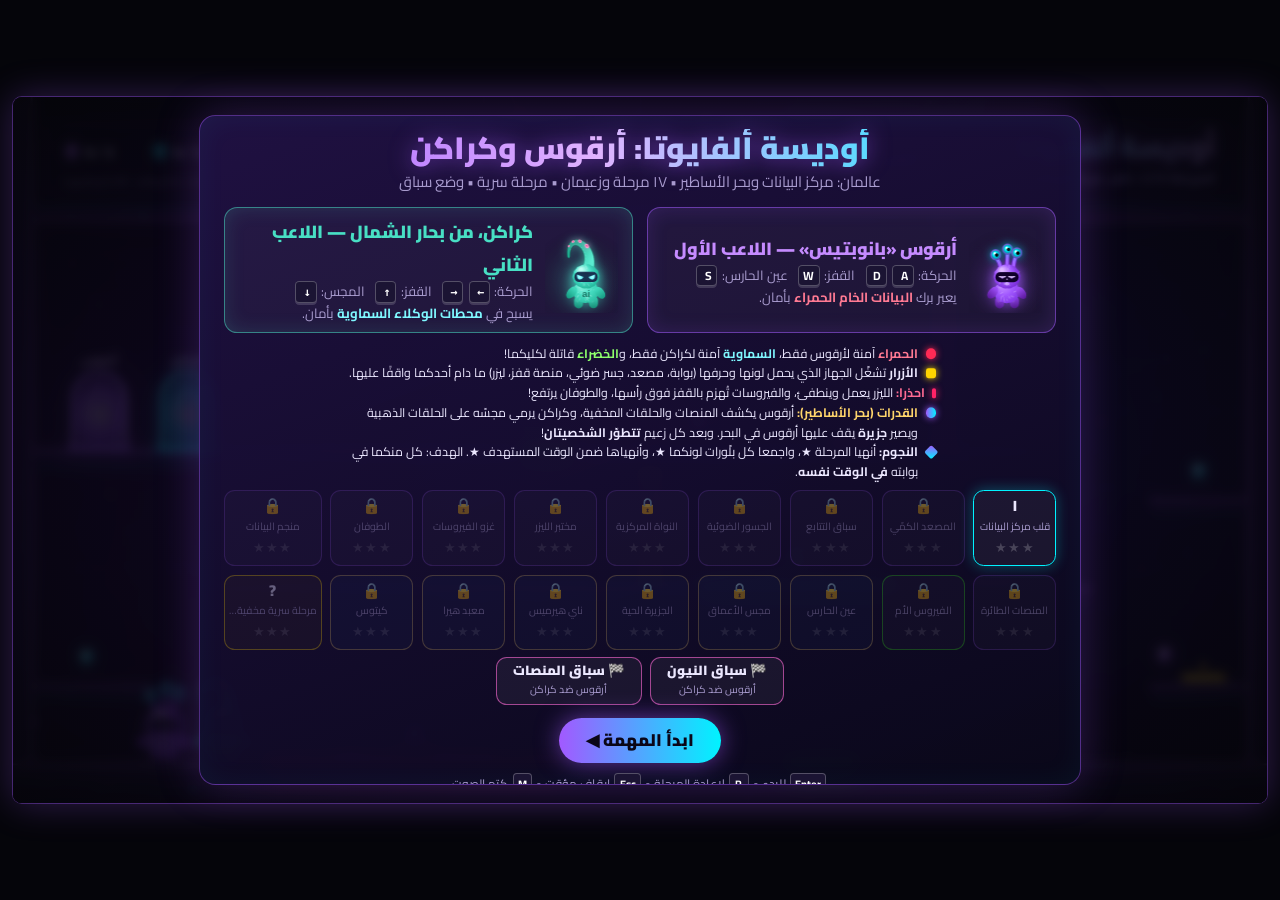
==== commit fe6bf759: "feat(game): myth-based abilities, character evolution and World 2 (Sea of Myths) - Argus (Panoptes) " ====
--- a/games/alphaiota-odyssey/index.html
+++ b/games/alphaiota-odyssey/index.html
@@ -97,7 +97,7 @@
   .dot.laser { background: #ff2266; box-shadow: 0 0 0.6em #ff2266; border-radius: 0.15em; width: 0.35em; }
   .dot.portal { background: linear-gradient(90deg, var(--purple), var(--cyan)); box-shadow: 0 0 0.6em var(--purple); }
   .rules b.r { color: #ff7a93; } .rules b.c { color: #7ff8ff; } .rules b.g { color: #8dff6b; }
-  .levels { display: grid; grid-template-columns: repeat(6, 1fr); gap: 0.6em; margin: 0.2em 0 0.8em; }
+  .levels { display: grid; grid-template-columns: repeat(9, 1fr); gap: 0.6em; margin: 0.2em 0 0.8em; }
   .lvl {
     font-family: inherit; color: var(--text); cursor: pointer;
     padding: 0.45em 0.3em; border-radius: 0.8em;
@@ -114,6 +114,7 @@
   .lvl .s .off { color: rgba(255, 255, 255, 0.2); }
   .lvl.secret { border-color: rgba(255, 212, 0, 0.7); background: rgba(255, 212, 0, 0.07); }
   .lvl.boss { border-color: rgba(57, 255, 20, 0.6); }
+  .lvl.w2 { border-color: rgba(255, 213, 107, 0.55); background: rgba(40, 90, 160, 0.14); }
   .races { display: flex; gap: 0.6em; justify-content: center; margin: -0.3em 0 0.6em; flex-wrap: wrap; }
   .lvl.race { padding: 0.35em 1.2em; border-color: rgba(255, 106, 213, 0.6); }
   .lvl.race .n { font-size: 1em; }
@@ -173,8 +174,10 @@
         <button data-code="KeyA" aria-label="أرقوس يسار">◀</button>
         <button data-code="KeyD" aria-label="أرقوس يمين">▶</button>
         <button data-code="KeyW" class="jump" aria-label="أرقوس قفز">▲</button>
+        <button data-code="KeyS" class="jump" aria-label="أرقوس عين الحارس">👁</button>
       </div>
       <div class="tpad right">
+        <button data-code="ArrowDown" class="jump" aria-label="كراكن المجس">🦑</button>
         <button data-code="ArrowUp" class="jump" aria-label="كراكن قفز">▲</button>
         <button data-code="ArrowLeft" aria-label="كراكن يسار">◀</button>
         <button data-code="ArrowRight" aria-label="كراكن يمين">▶</button>
@@ -186,21 +189,21 @@
     <div class="overlay show" id="start">
       <div class="panel">
         <h1>أوديسة ألفايوتا: أرقوس وكراكن</h1>
-        <p class="sub">مغامرة تعاونية للاعبَين: ١١ مرحلة + معركة زعيم + مرحلة سرية + وضع سباق!</p>
+        <p class="sub">عالمان: مركز البيانات وبحر الأساطير • ١٧ مرحلة وزعيمان • مرحلة سرية • وضع سباق</p>
         <div class="cards">
           <div class="card argus">
             <canvas id="pvArgus" dir="ltr"></canvas>
             <div>
-              <h3>أرقوس — اللاعب الأول</h3>
-              <p>الحركة: <kbd>A</kbd> <kbd>D</kbd> &nbsp; القفز: <kbd>W</kbd></p>
+              <h3>أرقوس «بانوبتيس» — اللاعب الأول</h3>
+              <p>الحركة: <kbd>A</kbd> <kbd>D</kbd> &nbsp; القفز: <kbd>W</kbd> &nbsp; عين الحارس: <kbd>S</kbd></p>
               <p>يعبر برك <b style="color:#ff7a93">البيانات الخام الحمراء</b> بأمان.</p>
             </div>
           </div>
           <div class="card kraken">
             <canvas id="pvKraken" dir="ltr"></canvas>
             <div>
-              <h3>كراكن — اللاعب الثاني</h3>
-              <p>الحركة: <kbd>←</kbd> <kbd>→</kbd> &nbsp; القفز: <kbd>↑</kbd></p>
+              <h3>كراكن، من بحار الشمال — اللاعب الثاني</h3>
+              <p>الحركة: <kbd>←</kbd> <kbd>→</kbd> &nbsp; القفز: <kbd>↑</kbd> &nbsp; المجس: <kbd>↓</kbd></p>
               <p>يسبح في <b style="color:#7ff8ff">محطات الوكلاء السماوية</b> بأمان.</p>
             </div>
           </div>
@@ -209,6 +212,7 @@
           <li><span class="dot red"></span><span><b class="r">الحمراء</b> آمنة لأرقوس فقط، <b class="c">السماوية</b> آمنة لكراكن فقط، و<b class="g">الخضراء</b> قاتلة لكليكما!</span></li>
           <li><span class="dot yellow"></span><span><b>الأزرار</b> تشغّل الجهاز الذي يحمل لونها وحرفها (بوابة، مصعد، جسر ضوئي، منصة قفز، ليزر) ما دام أحدكما واقفًا عليها.</span></li>
           <li><span class="dot laser"></span><span><b style="color:#ff6b93">احذرا:</b> الليزر يعمل وينطفئ، والفيروسات تُهزم بالقفز فوق رأسها، والطوفان يرتفع!</span></li>
+          <li><span class="dot portal"></span><span><b style="color:#ffd56b">القدرات (بحر الأساطير):</b> أرقوس يكشف المنصات والحلقات المخفية، وكراكن يرمي مجسّه على الحلقات الذهبية ويصير <b>جزيرة</b> يقف عليها أرقوس في البحر. وبعد كل زعيم <b>تتطوّر الشخصيتان</b>!</span></li>
           <li><span class="dot gem"></span><span><b>النجوم:</b> أنهيا المرحلة ★، واجمعا كل بلّورات لونكما ★، وأنهياها ضمن الوقت المستهدف ★. الهدف: كل منكما في بوابته <b>في الوقت نفسه</b>.</span></li>
         </ul>
         <div class="levels" id="levelList"></div>
@@ -310,6 +314,12 @@
   const C = { yellow: '#ffd400', magenta: '#ff3df2', orange: '#ff8a00', blue: '#4d7cff', ice: '#7fd4ff', laser: '#ff2266', pad: '#39d5ff' };
 
   const NAMES = { argus: 'أرقوس', kraken: 'كراكن' };
+  const THEMES = {
+    1: { bg: '#05050a', glowA: 'rgba(90, 24, 154, 0.38)', glowB: 'rgba(0, 90, 200, 0.24)', grid: '120, 80, 255',
+         plat: ['#2a1a52', '#0d0a20'], edge: '#c27bff', edgeGlow: '#b45cff', under: 'rgba(0, 243, 255, 0.45)' },
+    2: { bg: '#030b1a', glowA: 'rgba(0, 110, 200, 0.4)', glowB: 'rgba(210, 235, 255, 0.16)', grid: '120, 190, 255',
+         plat: ['#25497c', '#0a1a33'], edge: '#ffd56b', edgeGlow: '#ffb72e', under: 'rgba(150, 225, 255, 0.5)' },
+  };
 
   const clamp = (v, a, b) => (v < a ? a : v > b ? b : v);
   const lerp = (a, b, t) => a + (b - a) * t;
@@ -784,7 +794,172 @@
         { who: 'kraken', x: 1194, y: 600, w: 56, h: 80 },
       ],
     },
+    // ================================================================ WORLD 2 — بحر الأساطير
+    // ---------------------------------------------------------------- 12
+    {
+      name: 'عين الحارس', world: 2, abilities: true,
+      tip: '🌊 بحر الأساطير! أرقوس: اضغط S لتفتح عين الحارس وتكشف المنصات المخفية — وابقيا قريبين!',
+      par: 55,
+      spawns: { argus: { x: 40, y: 630 }, kraken: { x: 100, y: 630 } },
+      solids: [
+        { x: 1170, y: 590, w: 90, h: 16 },
+        { x: 1050, y: 495, w: 70, h: 16 },
+        { x: 560, y: 400, w: 440, h: 16 },
+        { x: 20, y: 400, w: 400, h: 16 },
+      ],
+      ghosts: [
+        { x: 240, y: 600, w: 100, h: 14 }, { x: 400, y: 560, w: 100, h: 14 }, { x: 560, y: 600, w: 100, h: 14 },
+        { x: 720, y: 560, w: 100, h: 14 }, { x: 880, y: 600, w: 100, h: 14 }, { x: 420, y: 400, w: 140, h: 16 },
+      ],
+      pools: [{ x: 200, y: 680, w: 860, type: 'green' }],
+      buttons: [],
+      gems: [
+        { x: 290, y: 575, who: 'argus' }, { x: 610, y: 575, who: 'argus' }, { x: 930, y: 575, who: 'argus' },
+        { x: 450, y: 535, who: 'kraken' }, { x: 770, y: 535, who: 'kraken' }, { x: 490, y: 375, who: 'kraken' },
+      ],
+      portals: [
+        { who: 'argus', x: 40, y: 320, w: 56, h: 80 },
+        { who: 'kraken', x: 110, y: 320, w: 56, h: 80 },
+      ],
+    },
+    // ---------------------------------------------------------------- 13
+    {
+      name: 'مجس الأعماق', world: 2, abilities: true,
+      tip: 'كراكن: اضغط ↓ قرب حلقة ذهبية ليرمي مجسّه ويسحب نفسه إليها! بعض الحلقات لا تظهر إلا بعين أرقوس.',
+      par: 60,
+      spawns: { argus: { x: 40, y: 630 }, kraken: { x: 100, y: 630 } },
+      solids: [
+        { x: 480, y: 290, w: 140, h: 16 },
+        { x: 620, y: 320, w: 40, h: 260 },
+        { x: 960, y: 520, w: 120, h: 16 },
+      ],
+      doors: [{ id: 'D', x: 620, y: 580, w: 40, h: 100, color: C.orange }],
+      rings: [{ x: 380, y: 450 }, { x: 455, y: 250, ghost: true }, { x: 720, y: 230 }, { x: 960, y: 470 }],
+      pools: [{ x: 780, y: 680, w: 180, type: 'red' }],
+      buttons: [{ x: 540, y: 290, w: 50, link: 'D' }],
+      gems: [
+        { x: 700, y: 652, who: 'argus' }, { x: 870, y: 655, who: 'argus' }, { x: 1010, y: 652, who: 'argus' },
+        { x: 380, y: 520, who: 'kraken' }, { x: 600, y: 265, who: 'kraken' }, { x: 880, y: 560, who: 'kraken' },
+      ],
+      portals: [
+        { who: 'argus', x: 1100, y: 600, w: 56, h: 80 },
+        { who: 'kraken', x: 1180, y: 600, w: 56, h: 80 },
+      ],
+    },
+    // ---------------------------------------------------------------- 14
+    {
+      name: 'الجزيرة الحية', world: 2, abilities: true,
+      tip: 'البحّارة ظنّوا الكراكن جزيرة! داخل البحر السماوي يقف أرقوس على رأس كراكن ويعبران معًا. احذرا الصخور!',
+      par: 55,
+      spawns: { argus: { x: 40, y: 630 }, kraken: { x: 100, y: 630 } },
+      solids: [
+        { x: 480, y: 600, w: 80, h: 16 },
+        { x: 820, y: 600, w: 80, h: 16 },
+      ],
+      pools: [{ x: 200, y: 680, w: 860, type: 'cyan' }],
+      lasers: [{ x: 660, y: 126, w: 8, h: 554, period: 160, on: 60, offset: 0 }],
+      buttons: [],
+      gems: [
+        { x: 520, y: 575, who: 'argus' }, { x: 860, y: 575, who: 'argus' }, { x: 380, y: 605, who: 'argus' },
+        { x: 300, y: 655, who: 'kraken' }, { x: 600, y: 655, who: 'kraken' }, { x: 960, y: 655, who: 'kraken' },
+      ],
+      portals: [
+        { who: 'argus', x: 1100, y: 600, w: 56, h: 80 },
+        { who: 'kraken', x: 1180, y: 600, w: 56, h: 80 },
+      ],
+    },
+    // ---------------------------------------------------------------- 15
+    {
+      name: 'ناي هيرميس', world: 2, abilities: true,
+      tip: 'نغمات ناي هيرميس تنوّم كراكن! أرقوس لا تنام كل عيونه أبدًا — المسه ليوقظه.',
+      par: 70,
+      spawns: { argus: { x: 40, y: 630 }, kraken: { x: 100, y: 630 } },
+      solids: [{ x: 1100, y: 520, w: 160, h: 16 }],
+      ghosts: [{ x: 1000, y: 590, w: 50, h: 14 }],
+      rings: [{ x: 1082, y: 470 }],
+      flutes: [{ x: 260, y: 500, w: 140, h: 180 }, { x: 760, y: 500, w: 140, h: 180 }],
+      pools: [{ x: 520, y: 680, w: 200, type: 'cyan' }],
+      lasers: [
+        { x: 440, y: 126, w: 8, h: 554, period: 140, on: 60, offset: 0 },
+        { x: 940, y: 126, w: 8, h: 554, period: 140, on: 60, offset: 70 },
+      ],
+      buttons: [],
+      gems: [
+        { x: 330, y: 652, who: 'argus' }, { x: 620, y: 605, who: 'argus' }, { x: 1025, y: 565, who: 'argus' },
+        { x: 480, y: 655, who: 'kraken' }, { x: 830, y: 655, who: 'kraken' }, { x: 1060, y: 530, who: 'kraken' },
+      ],
+      portals: [
+        { who: 'argus', x: 1120, y: 440, w: 56, h: 80 },
+        { who: 'kraken', x: 1190, y: 440, w: 56, h: 80 },
+      ],
+    },
+    // ---------------------------------------------------------------- 16
+    {
+      name: 'معبد هيرا', world: 2, abilities: true,
+      tip: 'طواويس هيرا تحرس المعبد! استعملا كل القدرات: الجزيرة، الجسر الخفي، الدرج الخفي، والإيقاظ.',
+      par: 100,
+      spawns: { argus: { x: 40, y: 630 }, kraken: { x: 100, y: 630 } },
+      solids: [{ x: 300, y: 380, w: 800, h: 16 }],
+      ghosts: [
+        { x: 760, y: 670, w: 200, h: 10 },
+        { x: 1170, y: 600, w: 90, h: 14 }, { x: 1060, y: 520, w: 70, h: 14 }, { x: 1170, y: 440, w: 90, h: 14 },
+      ],
+      pools: [
+        { x: 220, y: 680, w: 340, type: 'cyan' },
+        { x: 760, y: 680, w: 200, type: 'red' },
+      ],
+      viruses: [
+        { y: 680, minX: 625, maxX: 720, speed: 1.2 },
+        { y: 380, minX: 475, maxX: 620, speed: 1.3 },
+      ],
+      flutes: [{ x: 760, y: 220, w: 140, h: 160 }],
+      lasers: [{ x: 680, y: 126, w: 8, h: 254, period: 140, on: 60, offset: 0 }],
+      buttons: [],
+      gems: [
+        { x: 390, y: 605, who: 'argus' }, { x: 860, y: 655, who: 'argus' }, { x: 1215, y: 575, who: 'argus' },
+        { x: 520, y: 655, who: 'kraken' }, { x: 1095, y: 495, who: 'kraken' }, { x: 500, y: 355, who: 'kraken' },
+      ],
+      portals: [
+        { who: 'argus', x: 320, y: 300, w: 56, h: 80 },
+        { who: 'kraken', x: 390, y: 300, w: 56, h: 80 },
+      ],
+    },
+    // ---------------------------------------------------------------- 17 (BOSS: Ketos)
+    {
+      name: 'كيتوس', world: 2, abilities: true,
+      tip: 'كيتوس، وحش البحر الإغريقي! اصعدا للمنصّتين العاليتين (عين الحارس + المجس) وقفا على الزرّين: نظرة ميدوسا تحوّله حجرًا حين يطفو!',
+      par: 120,
+      music: 150,
+      winTitle: 'حوّلتما كيتوس إلى حجر! 🏆',
+      winSub: 'مثل برسيوس ورأس ميدوسا! أرقوس وكراكن صارا أساطير بحد ذاتهما.',
+      spawns: { argus: { x: 60, y: 630 }, kraken: { x: 1180, y: 630 } },
+      solids: [
+        { x: 20, y: 330, w: 170, h: 16 },
+        { x: 1110, y: 330, w: 150, h: 16 },
+      ],
+      ghosts: [
+        { x: 210, y: 590, w: 80, h: 14 }, { x: 350, y: 500, w: 80, h: 14 }, { x: 230, y: 410, w: 80, h: 14 },
+      ],
+      rings: [{ x: 1040, y: 480 }, { x: 1092, y: 270 }],
+      pools: [{ x: 300, y: 680, w: 680, type: 'cyan' }],
+      buttons: [
+        { x: 60, y: 330, w: 50, link: 'M' },
+        { x: 1190, y: 330, w: 50, link: 'N' },
+      ],
+      cannon: { kind: 'gaze', x0: 300, x1: 980, y: 560, h: 40, links: ['M', 'N'] },
+      boss: { type: 'ketos', name: 'كيتوس', hp: 3, x: 640, minX: 400, maxX: 880, r: 62, upY: 590, depthY: 790, delay: 150 },
+      gems: [
+        { x: 250, y: 560, who: 'argus' }, { x: 390, y: 470, who: 'argus' },
+        { x: 1040, y: 520, who: 'kraken' }, { x: 1150, y: 300, who: 'kraken' },
+      ],
+      portals: [
+        { who: 'argus', x: 30, y: 600, w: 56, h: 80 },
+        { who: 'kraken', x: 1194, y: 600, w: 56, h: 80 },
+      ],
+    },
   ];
+  LEVELS[10].winTitle = 'هزمتما الفيروس الأم! 🏆';
+  LEVELS[10].winSub = 'العالم الأول تحرّر! والآن… كراكن يشمّ رائحة البحر: بحر الأساطير ينتظركما.';
 
   // Secret level — unlocked by touching the hidden golden glitch in level 2
   const SECRET = {
@@ -869,6 +1044,23 @@
     if (s && typeof s.unlocked === 'number') progress = { ...progress, ...s, stars: s.stars || [], best: s.best || [] };
   } catch (e) { /* storage unavailable */ }
   progress.unlocked = clamp(progress.unlocked, 1, LEVELS.length);
+  // Evolution: beating each world's boss evolves both heroes
+  function evoStage() { return 1 + (progress.stars[10] ? 1 : 0) + (progress.stars[16] ? 1 : 0); }
+  const SIGHT = [0, 300, 420, 9999];   // Argus' reveal radius per stage
+  const REACH = [0, 250, 290, 360];    // Kraken's tentacle range per stage
+  function nearestRing(p) {
+    const range = REACH[p.stage] || 290;
+    const cx = p.x + p.w / 2, cy = p.y + p.h / 2;
+    let best = null, bd = 1e9;
+    for (const r of L.rings) {
+      if (r.ghost && r.vis < 0.35) continue;
+      const d = Math.hypot(r.x - cx, r.y - cy);
+      if (d > range || d < 24) continue;                       // out of reach, or the ring he is already hanging at
+      const score = d + ((r.x - cx) * p.facing < -10 ? 1000 : 0); // prefer rings in front of him
+      if (score < bd) { bd = score; best = r; }
+    }
+    return best;
+  }
   function saveProgress() {
     try { localStorage.setItem(SAVE_KEY, JSON.stringify(progress)); } catch (e) { /* ignore */ }
   }
@@ -910,6 +1102,11 @@
     bossDie: () => [392, 311, 262, 196, 131].forEach((f, i) => tone(f, 0.35, 'sawtooth', 0.06, -60, i * 0.12)),
     shoot: () => tone(500, 0.12, 'square', 0.025, -300),
     secret: () => [784, 988, 1175, 1568].forEach((f, i) => tone(f, 0.2, 'sine', 0.06, 0, i * 0.08)),
+    grab: () => { tone(260, 0.15, 'sawtooth', 0.04, 500); tone(700, 0.1, 'triangle', 0.03, 0, 0.08); },
+    lull: () => [880, 784, 659, 523].forEach((f, i) => tone(f, 0.3, 'sine', 0.04, 0, i * 0.12)),
+    wake: () => { tone(523, 0.1, 'square', 0.04); tone(1046, 0.12, 'square', 0.04, 0, 0.08); },
+    splash: () => { tone(120, 0.5, 'sawtooth', 0.05, -60); tone(900, 0.3, 'triangle', 0.02, -600); },
+    evolve: () => [523, 659, 784, 1047, 1319, 1568].forEach((f, i) => tone(f, 0.3, 'triangle', 0.05, 0, i * 0.1)),
   };
 
   /* =========================================================
@@ -1031,11 +1228,24 @@
       this.coyote = 0; this.jumpBuf = 0; this.prevJump = false;
       this.walk = 0; this.moveAmt = 0; this.squash = 0;
       this.alive = true; this.inPortal = false; this.boost = false; this.py = sp.y;
+      this.sleep = 0; this.immune = 0; this.grapple = null; this.gT = 0; this.prevAbility = false;
+      this.looking = false; this.island = false; this.stage = evoStage();
     }
     update(solids) {
       const c = this.controls;
-      const dir = (keys[c.right] ? 1 : 0) - (keys[c.left] ? 1 : 0);
-      const jumpHeld = !!keys[c.up];
+      let dir = (keys[c.right] ? 1 : 0) - (keys[c.left] ? 1 : 0);
+      let jumpHeld = !!keys[c.up];
+      const abilityHeld = !!keys[c.down];
+      if (this.immune > 0) this.immune--;
+      if (this.sleep > 0) { this.sleep--; dir = 0; jumpHeld = false; }
+
+      // Kraken: throw a tentacle at the nearest golden ring in range
+      if (this.kind === 'kraken' && L && L.def.abilities && abilityHeld && !this.prevAbility && !this.grapple && this.sleep <= 0) {
+        const r = nearestRing(this);
+        if (r) { this.grapple = r; this.gT = 0; SFX.grab(); }
+      }
+      this.prevAbility = abilityHeld;
+      if (this.grapple) { this.updateGrapple(solids, dir, jumpHeld); return; }
 
       // Horizontal: snappy acceleration, tight friction
       if (dir !== 0) {
@@ -1065,7 +1275,16 @@
       if (!jumpHeld && !this.boost && this.vy < PHYS.JUMP_CUT) this.vy = PHYS.JUMP_CUT;
 
       this.vy = Math.min(this.vy + PHYS.GRAV, PHYS.MAX_FALL);
-
+      this.move(solids);
+
+      // Animation state
+      this.squash *= 0.82;
+      if (Math.abs(this.squash) < 0.004) this.squash = 0;
+      const targetMove = this.onGround ? Math.min(1, Math.abs(this.vx) / PHYS.MAX_VX) : 0;
+      this.moveAmt = lerp(this.moveAmt, targetMove, 0.25);
+      this.walk += Math.abs(this.vx) * 0.17;
+    }
+    move(solids) {
       // X axis (strict AABB, with a small automatic step-up while walking)
       this.x += this.vx;
       for (const s of solids) {
@@ -1081,7 +1300,6 @@
         else if (this.vx < 0) this.x = s.x + s.w;
         this.vx = 0;
       }
-
       // Y axis (strict AABB)
       const fallSpeed = this.vy;
       const wasGround = this.onGround;
@@ -1098,17 +1316,31 @@
         this.squash = clamp(fallSpeed / 40, 0.1, 0.28);
         dust(this.x + this.w / 2, this.y + this.h, 5);
       }
-
-      // Animation state
-      this.squash *= 0.82;
-      if (Math.abs(this.squash) < 0.004) this.squash = 0;
-      const targetMove = this.onGround ? Math.min(1, Math.abs(this.vx) / PHYS.MAX_VX) : 0;
-      this.moveAmt = lerp(this.moveAmt, targetMove, 0.25);
-      this.walk += Math.abs(this.vx) * 0.17;
+    }
+    updateGrapple(solids, dir, jumpHeld) {
+      const r = this.grapple;
+      const tx = r.x - this.w / 2, ty = r.y - 10;
+      const dx = tx - this.x, dy = ty - this.y, d = Math.hypot(dx, dy);
+      const jumpPressed = jumpHeld && !this.prevJump;
+      this.prevJump = jumpHeld;
+      this.gT++;
+      const sp = 9;
+      if (d <= sp || this.gT > 80 || (r.ghost && r.vis < 0.35) || jumpPressed) { this.releaseGrapple(dir); return; }
+      this.vx = dx / d * sp; this.vy = dy / d * sp;
+      this.facing = dx >= 0 ? 1 : -1;
+      const ox = this.x, oy = this.y;
+      this.move(solids);
+      if (Math.hypot(this.x - ox, this.y - oy) < 0.8) this.releaseGrapple(dir);
+    }
+    releaseGrapple(dir) {
+      this.grapple = null;
+      this.vy = -5; this.vx = dir * 3;
+      this.boost = true; this.onGround = false; this.coyote = 0;
     }
     renderState() {
       return { t: time, facing: this.facing, walk: this.walk, moveAmt: this.moveAmt,
-               squash: this.squash, onGround: this.onGround, vy: this.vy };
+               squash: this.squash, onGround: this.onGround, vy: this.vy,
+               stage: this.stage, looking: this.looking, island: this.island, sleep: this.sleep > 0 };
     }
   }
 
@@ -1274,6 +1506,8 @@
     g.save();
     g.translate(x, y);
     g.scale(1 + s.squash * 0.6, 1 - s.squash);
+    const stage = s.stage || 1;
+    if (stage >= 3) g.scale(1.08, 1.08);
     g.scale(s.facing < 0 ? -1 : 1, 1);
 
     drawStubbyLegs(g, s, '#7b2fd1', '#45107a');
@@ -1295,29 +1529,61 @@
     g.fill();
     g.restore();
     furStrands(g, 0, -21, 15, 13, 22, 'rgba(235, 210, 255, 0.28)', 11);
+    if (stage >= 3) {   // "Panoptes": eyes all over the body
+      for (const [ex, ey] of [[-9, -25], [8, -23], [0, -14], [-11, -13], [11, -12]]) {
+        g.fillStyle = '#e8ffff'; g.beginPath(); g.arc(ex, ey, 2.4, 0, Math.PI * 2); g.fill();
+        g.fillStyle = '#00c8e0'; g.beginPath(); g.arc(ex + 0.4, ey, 1.5, 0, Math.PI * 2); g.fill();
+        g.fillStyle = '#05050a'; g.beginPath(); g.arc(ex + 0.6, ey, 0.7, 0, Math.PI * 2); g.fill();
+      }
+    }
 
     // ---- Arms ----
     const armG = g.createLinearGradient(0, 0, 0, 16);
     armG.addColorStop(0, '#9a4cf5'); armG.addColorStop(1, '#5a189a');
     drawStubbyArms(g, s, armG, 0.75);
 
-    // ---- Three eye stalks (drawn before head so bases tuck in) ----
+    // ---- Peacock-feather crown (stage 3: Hera set Argus's eyes on the peacock's tail) ----
+    if (stage >= 3) {
+      for (let j = -2; j <= 2; j++) {
+        const ang = -Math.PI / 2 + j * 0.42 + Math.sin(t * 1.5 + j) * 0.04;
+        const fx = Math.cos(ang) * 40, fy = -46 + Math.sin(ang) * 40;
+        g.strokeStyle = '#2b8f6a'; g.lineWidth = 1.5;
+        g.beginPath(); g.moveTo(0, -48); g.quadraticCurveTo(fx * 0.4, -60, fx, fy); g.stroke();
+        g.save();
+        g.translate(fx, fy); g.rotate(ang + Math.PI / 2);
+        const fg = g.createRadialGradient(0, 0, 1, 0, 0, 11);
+        fg.addColorStop(0, '#1fd1a5'); fg.addColorStop(1, 'rgba(20, 90, 160, 0.9)');
+        g.fillStyle = fg;
+        g.beginPath(); g.ellipse(0, 0, 7, 11, 0, 0, Math.PI * 2); g.fill();
+        g.fillStyle = '#ffd56b'; g.beginPath(); g.ellipse(0, 1, 4.2, 5.6, 0, 0, Math.PI * 2); g.fill();
+        g.fillStyle = '#00b4d8'; g.beginPath(); g.ellipse(0, 1.5, 3, 4, 0, 0, Math.PI * 2); g.fill();
+        g.fillStyle = '#0a1a44'; g.beginPath(); g.ellipse(0, 2, 1.6, 2.3, 0, 0, Math.PI * 2); g.fill();
+        g.restore();
+      }
+    }
+
+    // ---- Eye stalks: 3 → 5 → 7 as Argus evolves toward "Panoptes" (drawn before head) ----
     const lean = -a * 3 + (s.onGround === false ? clamp(s.vy * 0.35, -3, 3) : 0);
     const stalks = [];
-    for (const k of [-1, 0, 1]) {
+    const nEyes = stage >= 3 ? 7 : stage === 2 ? 5 : 3;
+    const spread = nEyes === 3 ? 1 : nEyes === 5 ? 0.62 : 0.47;
+    const es = nEyes === 3 ? 1 : nEyes === 5 ? 0.82 : 0.7;
+    for (let ei = 0; ei < nEyes; ei++) {
+      const k = (ei - (nEyes - 1) / 2) * spread;
       const bx = k * 8, by = -52 + Math.abs(k) * 3;
       const tx = k * 15 + Math.sin(t * 2.4 + k * 1.3) * 2.5 + lean;
-      const ty = -71 - (k === 0 ? 6 : 0) + Math.cos(t * 2.1 + k) * 1.5 + (s.onGround === false ? clamp(s.vy * 0.3, -3, 3) : 0);
+      const ty = -71 - (Math.abs(k) < 0.3 ? 6 : 0) - (nEyes > 3 ? (1 - Math.min(1, Math.abs(k))) * 4 : 0) +
+                 Math.cos(t * 2.1 + k) * 1.5 + (s.onGround === false ? clamp(s.vy * 0.3, -3, 3) : 0);
       stalks.push([tx, ty]);
       g.lineCap = 'round';
       g.beginPath();
       g.moveTo(bx, by);
       g.bezierCurveTo(bx + k * 1.5, by - 10, tx - k * 5, ty + 10, tx, ty + 3);
       g.strokeStyle = '#4a1182';
-      g.lineWidth = 7;
+      g.lineWidth = 7 * es;
       g.stroke();
       g.strokeStyle = '#9b4cff';
-      g.lineWidth = 4.6;
+      g.lineWidth = 4.6 * es;
       g.stroke();
       g.strokeStyle = 'rgba(230, 200, 255, 0.35)';
       g.lineWidth = 1.2;
@@ -1343,23 +1609,23 @@
     for (const [tx, ty] of stalks) {
       const bulbG = g.createRadialGradient(tx - 2, ty - 2, 1, tx, ty, 8);
       bulbG.addColorStop(0, '#c58bff'); bulbG.addColorStop(1, '#5a189a');
-      furPath(g, tx, ty, 7.4, 7.4, 8, 0.12);
+      furPath(g, tx, ty, 7.4 * es, 7.4 * es, 8, 0.12);
       g.fillStyle = bulbG;
       g.fill();
-      const eyeG = g.createRadialGradient(tx - 1.6, ty - 1.8, 0.5, tx, ty, 5.4);
+      const eyeG = g.createRadialGradient(tx - 1.6 * es, ty - 1.8 * es, 0.5, tx, ty, 5.4 * es);
       eyeG.addColorStop(0, '#e8ffff');
       eyeG.addColorStop(0.45, '#00f3ff');
       eyeG.addColorStop(1, '#0094ad');
       g.save();
       g.shadowColor = '#00f3ff';
-      g.shadowBlur = 10;
+      g.shadowBlur = s.looking ? 22 : 10;
       g.fillStyle = eyeG;
-      g.beginPath(); g.arc(tx, ty, 5.3, 0, Math.PI * 2); g.fill();
+      g.beginPath(); g.arc(tx, ty, (s.looking ? 6 : 5.3) * es, 0, Math.PI * 2); g.fill();
       g.restore();
       g.fillStyle = '#05050a';
-      g.beginPath(); g.arc(tx + 1.4, ty + 0.5, 2.4, 0, Math.PI * 2); g.fill();
+      g.beginPath(); g.arc(tx + 1.4 * es, ty + 0.5 * es, (s.looking ? 1.6 : 2.4) * es, 0, Math.PI * 2); g.fill();
       g.fillStyle = '#ffffff';
-      g.beginPath(); g.arc(tx - 1.2, ty - 2, 1.1, 0, Math.PI * 2); g.fill();
+      g.beginPath(); g.arc(tx - 1.2 * es, ty - 2 * es, 1.1 * es, 0, Math.PI * 2); g.fill();
     }
 
     // ---- Mask ----
@@ -1406,6 +1672,8 @@
     g.save();
     g.translate(x, y);
     g.scale(1 + s.squash * 0.6, 1 - s.squash);
+    const stage = s.stage || 1;
+    if (stage >= 3) g.scale(1.1, 1.1);
     g.scale(flip, 1);
 
     drawStubbyLegs(g, s, '#2fc4a8', '#0f7d68');
@@ -1451,6 +1719,12 @@
     drawTentacle(g,
       [[3, -52], [12, -84], [-26 + sw * 0.5, -102 + sw], [-24 + sw, -68 + sw * 1.4]],
       7.6, 1.8, '#5ff0d4', '#1fae92', 1, [0.36, 0.53, 0.69, 0.83], 'rgba(72, 223, 196, 0.6)');
+    if (stage >= 2) {   // second head tentacle, curling the other way
+      const sw3 = Math.sin(t * 2.1 + 1) * 2.5 - a * 3;
+      drawTentacle(g,
+        [[-5, -52], [-12, -78], [12 + sw3 * 0.5, -90 + sw3], [17 + sw3, -70 + sw3]],
+        5.6, 1.5, '#5ff0d4', '#1fae92', -1, [0.42, 0.62, 0.8], 'rgba(72, 223, 196, 0.5)');
+    }
 
     // ---- Head ----
     const headG = g.createRadialGradient(-7, -50, 2, 0, -40, 24);
@@ -1466,6 +1740,19 @@
     g.fill();
     g.restore();
     furStrands(g, 0, -42, 16, 14, 20, 'rgba(225, 255, 250, 0.32)', 71);
+    if (s.island || stage >= 3) {   // "mistaken for an island": rocks and seaweed on his back
+      g.strokeStyle = '#2f9e44'; g.lineWidth = 1.6; g.lineCap = 'round';
+      for (const [sx, h] of [[-12, 9], [-9, 13], [10, 11], [13, 8]]) {
+        g.beginPath(); g.moveTo(sx, -52);
+        g.quadraticCurveTo(sx + Math.sin(t * 3 + sx) * 3, -52 - h / 2, sx + Math.sin(t * 2 + sx) * 2, -52 - h);
+        g.stroke();
+      }
+      const rg2 = g.createLinearGradient(0, -60, 0, -50);
+      rg2.addColorStop(0, '#a3a8b5'); rg2.addColorStop(1, '#5b6170');
+      g.fillStyle = rg2;
+      g.beginPath(); g.ellipse(-4, -54.5, 9, 4.5, -0.1, 0, Math.PI * 2); g.fill();
+      g.beginPath(); g.ellipse(6, -55.5, 6, 4, 0.2, 0, Math.PI * 2); g.fill();
+    }
 
     // ---- Mask ----
     g.fillStyle = '#1a1a3a';
@@ -1475,6 +1762,12 @@
     g.beginPath(); g.moveTo(-11, -46.2); g.quadraticCurveTo(0, -47.6, 11, -46.2); g.stroke();
 
     // ---- Angry / determined glowing eyes ( >.< wedge shapes with slanted brows) ----
+    if (s.sleep) {   // lulled by Hermes' pipes: eyes shut
+      g.strokeStyle = '#7ffcff'; g.lineWidth = 1.8; g.lineCap = 'round';
+      for (const sd of [-1, 1]) { g.beginPath(); g.moveTo(sd * 4, -39.5); g.quadraticCurveTo(sd * 8, -37.5, sd * 12, -39.5); g.stroke(); }
+      g.restore();
+      return;
+    }
     g.save();
     g.shadowColor = '#00f3ff';
     g.shadowBlur = 9;
@@ -1550,10 +1843,15 @@
       lasers: (def.lasers || []).map((l) => ({ color: C.laser, ...l, active: false, warn: false, rem: 0 })),
       viruses: (def.viruses || []).map((v, i) => ({ ...v, x: (v.minX + v.maxX) / 2, dir: v.dir || (i % 2 ? -1 : 1), w: 28, h: 28, alive: true, t: i * 1.7 })),
       flood: def.flood ? { ...def.flood, y: 730 } : null,
-      boss: def.boss ? { ...def.boss, maxHp: def.boss.hp, y: def.boss.baseY, dir: 1, t: 0, fire: def.boss.delay, aim: def.boss.delay + 120, stun: 0, flash: 0, dead: false, deathT: 0 } : null,
+      boss: def.boss ? { ...def.boss, maxHp: def.boss.hp, y: def.boss.type === 'ketos' ? def.boss.depthY : def.boss.baseY, dir: 1, t: 0,
+        fire: def.boss.delay, aim: def.boss.delay + 120, stun: 0, flash: 0, dead: false, deathT: 0,
+        phase: 'under', timer: def.boss.delay, tx: def.boss.x } : null,
       cannon: def.cannon ? { ...def.cannon, charge: 0, beam: 0, cool: 0, hit: false } : null,
       orbs: [],
       token: def.secretToken && !progress.secret ? { ...def.secretToken, taken: false } : null,
+      ghosts: (def.ghosts || []).map((g) => ({ ...g, vis: 0 })),
+      rings: (def.rings || []).map((r) => ({ ...r, vis: r.ghost ? 0 : 1 })),
+      flutes: (def.flutes || []).map((fz) => ({ ...fz })),
     };
     if (L.boss) for (const p of L.portals) p.locked = true;
     players[0].reset(def.spawns.argus);
@@ -1612,6 +1910,7 @@
     const list = L.solids.slice();
     for (const d of L.doors) { const r = doorRect(d); if (r) list.push(r); }
     for (const l of L.lifts) list.push({ x: l.x, y: l.y, w: l.w, h: l.h });
+    for (const g of L.ghosts) if (g.vis > 0.35) list.push(g);
     return list;
   }
 
@@ -1654,6 +1953,7 @@
     // orbs
     for (let i = L.orbs.length - 1; i >= 0; i--) {
       const o = L.orbs[i];
+      if (o.delay > 0) { o.delay--; continue; }
       o.x += o.vx; o.y += o.vy; o.vy += o.g; o.life--;
       let gone = o.life <= 0 || o.y > H || o.x < 0 || o.x > W || bossSolidHit(o.x, o.y);
       if (!gone) {
@@ -1668,6 +1968,7 @@
     }
     if (!B) return;
     if (B.dead) { B.deathT++; return; }
+    if (B.type === 'ketos') { updateKetos(B, Cn); return; }
     B.t++;
     const rage = B.maxHp - B.hp;
     if (B.flash > 0) B.flash--;
@@ -1731,6 +2032,83 @@
     }
   }
 
+  function bossHit(B) {
+    B.hp--; B.flash = 40;
+    shake = 20;
+    SFX.bossHit();
+    burst(B.x, B.y, ['#ffffff', '#ffd56b', '#9aa0aa', '#00f3ff'], 60);
+    if (B.hp <= 0) {
+      B.dead = true;
+      L.orbs.length = 0;
+      SFX.bossDie();
+      for (let k = 0; k < 5; k++) burst(B.x + (Math.random() - 0.5) * 120, B.y + (Math.random() - 0.5) * 100, ['#9aa0aa', '#ffd56b', '#ffffff'], 40);
+      shake = 30;
+      for (const p of L.portals) p.locked = false;
+      toast = { text: B.type === 'ketos' ? '🗿 تحوّل كيتوس إلى حجر! ادخلا بوابتيكما!' : '💥 دمّرتما الفيروس الأم! ادخلا بوابتيكما!', t: 0 };
+    }
+  }
+  function updateKetos(B, Cn) {
+    B.t++;
+    if (B.flash > 0) B.flash--;
+    const rage = B.maxHp - B.hp;
+    if (B.phase === 'under') {
+      B.y = B.depthY;
+      B.x += clamp(B.tx - B.x, -3, 3);
+      if (--B.timer <= 0) { B.phase = 'rise'; B.timer = 30; SFX.splash(); }
+    } else if (B.phase === 'rise') {
+      B.y = lerp(B.depthY, B.upY, 1 - B.timer / 30);
+      if (B.timer % 3 === 0) for (let k = 0; k < 4; k++) spawn(B.x + (Math.random() - 0.5) * 120, 672, (Math.random() - 0.5) * 3, -3 - Math.random() * 4, 30, '#c4fdff', 3, 0.2);
+      if (--B.timer <= 0) { B.phase = 'up'; B.timer = 160; }
+    } else if (B.phase === 'up') {
+      B.y = B.upY + Math.sin(B.t * 0.08) * 4;
+      B.timer--;
+      if (B.timer === 130 || B.timer === 60 || (rage >= 1 && B.timer === 95)) {
+        // one aimed water ball per volley, alternating targets; never at someone hanging on a tentacle
+        B.turn = (B.turn || 0) + 1;
+        const order = B.turn % 2 ? [players[0], players[1]] : [players[1], players[0]];
+        const p = order.find((q) => q.alive && !q.grapple);
+        if (p) {
+          // spit a jet into the sky; after a visible warning, the water ball falls straight down on the target
+          const txp = p.x + 15 + (Math.random() - 0.5) * 16;
+          L.orbs.push({ x: txp, y: 140, vx: 0, vy: 0, g: 0.25, life: 400, water: true, delay: 55, ty: p.y + p.h });
+          for (let k = 0; k < 14; k++) spawn(B.x + (Math.random() - 0.5) * 20, B.y - 50, (Math.random() - 0.5) * 2, -6 - Math.random() * 5, 30, '#c4fdff', 3, 0.15);
+          SFX.shoot();
+        }
+      }
+      if (B.timer <= 0) { B.phase = 'dive'; B.timer = 30; SFX.splash(); }
+    } else if (B.phase === 'dive') {
+      B.y = lerp(B.upY, B.depthY, 1 - B.timer / 30);
+      if (--B.timer <= 0) {
+        B.phase = 'under';
+        B.timer = 130 + Math.floor(Math.random() * 60) - rage * 25;
+        B.tx = B.minX + Math.random() * (B.maxX - B.minX);
+      }
+    }
+    // touching Ketos is deadly while he is above water
+    if (B.y < 700) {
+      for (const p of players) {
+        if (!p.alive) continue;
+        const nx = clamp(B.x, p.x, p.x + p.w), ny = clamp(B.y, p.y, p.y + p.h);
+        if (Math.hypot(B.x - nx, B.y - ny) < B.r * 0.85) kill(p, { type: 'ketos' });
+      }
+    }
+    // Medusa's gaze (both buttons held) petrifies him while he is surfaced
+    if (Cn) {
+      const armed = Cn.links.every((id) => linkActive(id));
+      if (Cn.beam > 0) {
+        if (!Cn.hit && (B.phase === 'up' || B.phase === 'rise') && B.y < 650) { Cn.hit = true; bossHit(B); if (!B.dead) B.timer += 30; }
+        if (--Cn.beam === 0) Cn.cool = 80;
+      } else if (Cn.cool > 0) {
+        Cn.cool--;
+      } else if (armed) {
+        if (Cn.charge === 0) SFX.charge();
+        if (++Cn.charge >= 50) { Cn.charge = 0; Cn.beam = 45; Cn.hit = false; SFX.beam(); shake = Math.max(shake, 10); }
+      } else {
+        Cn.charge = Math.max(0, Cn.charge - 2);
+      }
+    }
+  }
+
   function kill(p, pool) {
     if (!p.alive) return;
     p.alive = false;
@@ -1750,7 +2128,10 @@
     else if (type === 'cyan') reason = 'دخل أرقوس محطة الوكلاء السماوية! هذه البرك آمنة لكراكن فقط.';
     else if (type === 'laser') reason = `احترق ${nm} بشعاع الليزر! انتظرا حتى ينطفئ الشعاع ثم اعبرا بسرعة.`;
     else if (type === 'virus') reason = `أمسك فيروسٌ بـ${nm}! اقفز فوق رأس الفيروس لتدميره بدل أن تلمسه من الجانب.`;
-    else if (type === 'orb') reason = `أصابت قذيفة الفيروس الأم ${nm}! تحرّكا باستمرار واحتميا تحت المظلّات.`;
+    else if (type === 'orb') reason = L.boss && L.boss.type === 'ketos'
+      ? `أصابت كرة ماء من كيتوس ${nm}! تحرّكا على المنصّة لتفاديها.`
+      : `أصابت قذيفة الفيروس الأم ${nm}! تحرّكا باستمرار واحتميا تحت المظلّات.`;
+    else if (type === 'ketos') reason = `التهم كيتوس ${nm}! ابتعدا عنه حين يطفو.`;
     else reason = `ابتلع طوفان البرمجيات الخبيثة ${nm}! أسرعا في التسلّق.`;
     document.getElementById('deadReason').textContent = reason;
     state = 'dying';
@@ -1802,15 +2183,23 @@
       document.getElementById('doneTitle').textContent = '✦ أنهيتما المرحلة السرية!';
       document.getElementById('doneSub').textContent = 'قلة قليلة تجد هذه المرحلة. أنتما من النخبة!';
     } else {
+      var stageBefore = evoStage();
       progress.stars[cur] = Math.max(progress.stars[cur] || 0, stars);
       if (!progress.best[cur] || secs < progress.best[cur]) progress.best[cur] = secs;
       progress.unlocked = Math.max(progress.unlocked, Math.min(LEVELS.length, cur + 2));
       saveProgress();
-      const lastL = cur === LEVELS.length - 1;
-      document.getElementById('doneTitle').textContent = lastL ? 'هزمتما الفيروس الأم! 🏆' : `اكتملت المرحلة ${toAr(cur + 1)}!`;
-      document.getElementById('doneSub').textContent = lastL
-        ? 'أرقوس وكراكن حرّرا مركز البيانات بالكامل. فريق أسطوري! جرّبا وضع السباق الآن.'
-        : 'تمت مزامنة أرقوس وكراكن مع الشبكة بنجاح. المرحلة التالية أصعب!';
+      const def = L.def;
+      document.getElementById('doneTitle').textContent = def.winTitle || `اكتملت المرحلة ${toAr(cur + 1)}!`;
+      let sub = def.winSub || 'تمت مزامنة أرقوس وكراكن مع الشبكة بنجاح. المرحلة التالية أصعب!';
+      const stageAfter = evoStage();
+      if (stageAfter > stageBefore) {
+        SFX.evolve();
+        for (const p of players) p.stage = stageAfter;
+        sub += stageAfter === 2
+          ? ' ✨ تطوّر! صار لأرقوس ٥ عيون (رؤية أوسع)، وصار لكراكن مجسّان (مسك أبعد).'
+          : ' ✨ التطوّر الأسطوري! أرقوس صار «بانوبتيس» بعيون على جسده وتاج ريش الطاووس، وكراكن صار «الكراكن الأسطوري» بظهر كالجزيرة!';
+      }
+      document.getElementById('doneSub').textContent = sub;
     }
     const last = mode !== 'campaign' || cur === LEVELS.length - 1;
     document.getElementById('doneStars').innerHTML =
@@ -1890,9 +2279,44 @@
         L.flood.y = Math.max(L.flood.minY, L.flood.y - L.flood.speed);
       }
 
+      // 4c) abilities: Argus' sight reveals hidden things, Kraken becomes an island in the sea
+      const A = players[0], K = players[1];
+      A.looking = !!(L.def.abilities && A.alive && keys[A.controls.down] && A.sleep <= 0);
+      const rad = SIGHT[A.stage] || 420, ax = A.x + 15, ay = A.y + 25;
+      for (const gh of L.ghosts) {
+        const nx = clamp(ax, gh.x, gh.x + gh.w), ny = clamp(ay, gh.y, gh.y + gh.h);
+        const near = A.looking && Math.hypot(ax - nx, ay - ny) < rad;
+        gh.vis = near ? Math.min(1, gh.vis + 0.15) : Math.max(0, gh.vis - 0.06);
+      }
+      for (const r of L.rings) {
+        if (!r.ghost) continue;
+        const near = A.looking && Math.hypot(ax - r.x, ay - r.y) < rad;
+        r.vis = near ? Math.min(1, r.vis + 0.15) : Math.max(0, r.vis - 0.06);
+      }
+      let island = null;
+      if (L.def.abilities && K.alive && K.onGround && !K.grapple && L.pools.some((p) => p.type === 'cyan' && overlap(K, p.hz))) {
+        island = { x: K.x - 6, y: K.y + 4, w: K.w + 12, h: 8 };
+      }
+      K.island = !!island;
+
       // 5) physics
       const solids = currentSolids();
-      for (const p of players) { p.py = p.y; if (p.alive) p.update(solids); }
+      const kx0 = K.x;
+      for (const p of players) { p.py = p.y; if (p.alive) p.update(p === A && island ? solids.concat([island]) : solids); }
+      if (island && A.alive && A.onGround && Math.abs(A.y + A.h - island.y) < 1.5 && A.x < island.x + island.w && A.x + A.w > island.x) {
+        const dx = K.x - kx0;
+        A.x += dx;
+        if (solids.some((sl) => overlap(A, sl))) A.x -= dx;
+      }
+
+      // 5a) Hermes' pipes lull Kraken to sleep; Argus (whose eyes never all sleep) wakes him with a touch
+      for (const fz of L.flutes) {
+        if (K.alive && K.sleep <= 0 && K.immune <= 0 && overlap(K, fz)) { K.sleep = 150; K.grapple = null; SFX.lull(); }
+      }
+      if (K.sleep > 0 && A.alive && K.alive && overlap(A, K)) {
+        K.sleep = 0; K.immune = 100; SFX.wake();
+        burst(K.x + 15, K.y + 10, ['#ffd56b', '#ffffff'], 14);
+      }
 
       // 5b) jump pads
       for (const pad of L.pads) {
@@ -2051,13 +2475,14 @@
     const g = c.getContext('2d');
     g.setTransform(sc, 0, 0, sc, 0, 0);
 
-    g.fillStyle = '#05050a';
+    const TH = THEMES[L.def.world || 1];
+    g.fillStyle = TH.bg;
     g.fillRect(0, 0, W, H);
     let rg = g.createRadialGradient(330, 520, 0, 330, 520, 720);
-    rg.addColorStop(0, 'rgba(90, 24, 154, 0.38)'); rg.addColorStop(1, 'rgba(5, 5, 10, 0)');
+    rg.addColorStop(0, TH.glowA); rg.addColorStop(1, 'rgba(5, 5, 10, 0)');
     g.fillStyle = rg; g.fillRect(0, 0, W, H);
     rg = g.createRadialGradient(1020, 300, 0, 1020, 300, 620);
-    rg.addColorStop(0, 'rgba(0, 90, 200, 0.24)'); rg.addColorStop(1, 'rgba(5, 5, 10, 0)');
+    rg.addColorStop(0, TH.glowB); rg.addColorStop(1, 'rgba(5, 5, 10, 0)');
     g.fillStyle = rg; g.fillRect(0, 0, W, H);
 
     // light-speed streaks
@@ -2077,12 +2502,12 @@
 
     // grid
     for (let x = 0; x <= W; x += 40) {
-      g.strokeStyle = x % 160 === 0 ? 'rgba(120, 80, 255, 0.11)' : 'rgba(120, 80, 255, 0.045)';
+      g.strokeStyle = x % 160 === 0 ? `rgba(${TH.grid}, 0.11)` : `rgba(${TH.grid}, 0.045)`;
       g.lineWidth = 1;
       g.beginPath(); g.moveTo(x + 0.5, 0); g.lineTo(x + 0.5, H); g.stroke();
     }
     for (let y = 0; y <= H; y += 40) {
-      g.strokeStyle = y % 160 === 0 ? 'rgba(120, 80, 255, 0.11)' : 'rgba(120, 80, 255, 0.045)';
+      g.strokeStyle = y % 160 === 0 ? `rgba(${TH.grid}, 0.11)` : `rgba(${TH.grid}, 0.045)`;
       g.beginPath(); g.moveTo(0, y + 0.5); g.lineTo(W, y + 0.5); g.stroke();
     }
 
@@ -2091,6 +2516,21 @@
       const x = hash(i * 3.3) * W, y = hash(i * 6.6) * H, r = hash(i * 1.1) * 1.3 + 0.2;
       g.fillStyle = `rgba(${200 + (i % 3) * 20}, ${200 + (i % 5) * 10}, 255, ${0.25 + hash(i * 9.9) * 0.55})`;
       g.beginPath(); g.arc(x, y, r, 0, Math.PI * 2); g.fill();
+    }
+
+    // world 2: distant Greek temple columns
+    if ((L.def.world || 1) === 2) {
+      g.save();
+      for (let i = 0; i < 7; i++) {
+        const cx = 90 + i * 185 + hash(i) * 40, top = 210 + hash(i * 3) * 60, w = 34;
+        g.fillStyle = 'rgba(150, 200, 255, 0.06)';
+        g.fillRect(cx - w / 2, top, w, H - top);
+        g.fillRect(cx - w / 2 - 8, top - 10, w + 16, 10);
+        g.fillRect(cx - w / 2 - 6, H - 60, w + 12, 12);
+        g.strokeStyle = 'rgba(150, 200, 255, 0.07)';
+        for (let k = 1; k < 4; k++) { g.beginPath(); g.moveTo(cx - w / 2 + k * w / 4, top); g.lineTo(cx - w / 2 + k * w / 4, H - 60); g.stroke(); }
+      }
+      g.restore();
     }
 
     // HUD band panel
@@ -2129,12 +2569,13 @@
   }
 
   function drawPlatform(g, s) {
+    const TH = THEMES[L.def.world || 1];
     const vertical = s.k === 'wallL' || s.k === 'wallR';
     const grd = vertical
       ? g.createLinearGradient(s.x, 0, s.x + s.w, 0)
       : g.createLinearGradient(0, s.y, 0, s.y + s.h);
-    grd.addColorStop(0, '#2a1a52');
-    grd.addColorStop(1, '#0d0a20');
+    grd.addColorStop(0, TH.plat[0]);
+    grd.addColorStop(1, TH.plat[1]);
     g.fillStyle = grd;
     g.fillRect(s.x, s.y, s.w, s.h);
 
@@ -2156,10 +2597,22 @@
     }
     g.restore();
 
+    if ((L.def.world || 1) === 2 && !vertical && s.h >= 14 && s.k !== 'roof') {   // Greek meander band
+      g.save();
+      g.strokeStyle = 'rgba(255, 213, 107, 0.35)';
+      g.lineWidth = 1;
+      g.beginPath();
+      for (let x = s.x + 4; x < s.x + s.w - 12; x += 12) {
+        const y0 = s.y + 5, y1 = s.y + 11;
+        g.moveTo(x, y1); g.lineTo(x, y0); g.lineTo(x + 8, y0); g.lineTo(x + 8, y1 - 3); g.lineTo(x + 4, y1 - 3);
+      }
+      g.stroke();
+      g.restore();
+    }
     g.save();
-    g.shadowColor = '#b45cff';
+    g.shadowColor = TH.edgeGlow;
     g.shadowBlur = 14;
-    g.strokeStyle = '#c27bff';
+    g.strokeStyle = TH.edge;
     g.lineWidth = 2;
     g.beginPath();
     if (s.k === 'wallL') { g.moveTo(s.x + s.w - 1, 0); g.lineTo(s.x + s.w - 1, H); }
@@ -2172,7 +2625,7 @@
       g.save();
       g.shadowColor = '#00f3ff';
       g.shadowBlur = 8;
-      g.strokeStyle = 'rgba(0, 243, 255, 0.45)';
+      g.strokeStyle = TH.under;
       g.lineWidth = 1;
       g.beginPath();
       const yy = s.k === 'roof' ? s.y + 1 : s.y + s.h - 1;
@@ -2238,7 +2691,7 @@
     ctx.font = '700 11px Cairo, Tahoma, sans-serif';
     ctx.globalAlpha = 0.65;
     ctx.fillStyle = c.light;
-    ctx.fillText(c.label, p.x + p.w / 2, p.y - 20);
+    ctx.fillText((L.def.world || 1) === 2 && p.type === 'cyan' ? 'بحر' : c.label, p.x + p.w / 2, p.y - 20);
     ctx.restore();
   }
 
@@ -2424,6 +2877,273 @@
     ctx.restore();
   }
 
+  function drawGhost(gh) {
+    ctx.save();
+    if (gh.vis < 0.05) {   // faint shimmer hint
+      ctx.globalAlpha = 0.1 + 0.06 * Math.sin(time * 3 + gh.x);
+      ctx.strokeStyle = '#c58bff';
+      ctx.setLineDash([3, 6]);
+      ctx.strokeRect(gh.x + 0.5, gh.y + 0.5, gh.w - 1, gh.h - 1);
+      ctx.setLineDash([]);
+    } else {
+      ctx.globalAlpha = gh.vis;
+      const gg = ctx.createLinearGradient(0, gh.y, 0, gh.y + gh.h);
+      gg.addColorStop(0, 'rgba(197, 139, 255, 0.85)'); gg.addColorStop(1, 'rgba(0, 243, 255, 0.35)');
+      ctx.shadowColor = '#00f3ff';
+      ctx.shadowBlur = 16;
+      ctx.fillStyle = gg;
+      ctx.fillRect(gh.x, gh.y, gh.w, gh.h);
+      ctx.shadowBlur = 0;
+      ctx.fillStyle = 'rgba(255,255,255,0.8)';
+      for (let x = gh.x + 12; x < gh.x + gh.w - 6; x += 24) {   // little eyes in the platform
+        ctx.beginPath(); ctx.ellipse(x, gh.y + gh.h / 2, 4, 2.4, 0, 0, Math.PI * 2); ctx.fill();
+        ctx.fillStyle = '#05050a'; ctx.beginPath(); ctx.arc(x, gh.y + gh.h / 2, 1.2, 0, Math.PI * 2); ctx.fill();
+        ctx.fillStyle = 'rgba(255,255,255,0.8)';
+      }
+    }
+    ctx.restore();
+  }
+
+  function drawRing(r) {
+    const K = players[1];
+    const show = r.ghost ? r.vis : 1;
+    ctx.save();
+    if (show < 0.05) {
+      ctx.globalAlpha = 0.12 + 0.06 * Math.sin(time * 3);
+      ctx.strokeStyle = '#ffd56b';
+      ctx.setLineDash([2, 4]);
+      ctx.beginPath(); ctx.arc(r.x, r.y, 10, 0, Math.PI * 2); ctx.stroke();
+      ctx.setLineDash([]);
+      ctx.restore();
+      return;
+    }
+    ctx.globalAlpha = show;
+    const inRange = K.alive && L.def.abilities && Math.hypot(r.x - K.x - 15, r.y - K.y - 25) <= (REACH[K.stage] || 290);
+    ctx.shadowColor = '#ffd56b';
+    ctx.shadowBlur = inRange ? 20 : 10;
+    ctx.strokeStyle = '#ffd56b';
+    ctx.lineWidth = 4;
+    ctx.beginPath(); ctx.arc(r.x, r.y, 10, 0, Math.PI * 2); ctx.stroke();
+    ctx.shadowBlur = 0;
+    ctx.strokeStyle = '#fff3c4';
+    ctx.lineWidth = 1;
+    ctx.beginPath(); ctx.arc(r.x, r.y, 10, 0, Math.PI * 2); ctx.stroke();
+    if (inRange && !K.grapple) {
+      ctx.globalAlpha = show * (0.5 + 0.5 * Math.sin(time * 8));
+      ctx.strokeStyle = '#7ffcff';
+      ctx.lineWidth = 1.5;
+      ctx.beginPath(); ctx.arc(r.x, r.y, 16 + Math.sin(time * 8) * 2, 0, Math.PI * 2); ctx.stroke();
+      ctx.font = '900 12px Cairo, Arial, sans-serif';
+      ctx.textAlign = 'center';
+      ctx.direction = 'ltr';
+      ctx.fillStyle = '#7ffcff';
+      ctx.fillText('↓', r.x, r.y - 20);
+    }
+    ctx.restore();
+  }
+
+  function drawFlute(fz) {
+    ctx.save();
+    const gg = ctx.createLinearGradient(0, fz.y, 0, fz.y + fz.h);
+    gg.addColorStop(0, 'rgba(255, 213, 107, 0.12)'); gg.addColorStop(1, 'rgba(255, 213, 107, 0.02)');
+    ctx.fillStyle = gg;
+    ctx.fillRect(fz.x, fz.y, fz.w, fz.h);
+    // golden pan-pipes
+    const px = fz.x + fz.w / 2 - 14, py = fz.y + 4;
+    ctx.fillStyle = '#ffd56b';
+    ctx.shadowColor = '#ffd56b'; ctx.shadowBlur = 8;
+    for (let k = 0; k < 6; k++) ctx.fillRect(px + k * 5, py, 3.5, 26 - k * 3);
+    ctx.fillRect(px - 1, py + 8, 31, 3);
+    ctx.shadowBlur = 0;
+    // drifting notes
+    ctx.direction = 'ltr';
+    ctx.textAlign = 'center';
+    ctx.font = '700 16px serif';
+    for (let k = 0; k < 6; k++) {
+      const nx = fz.x + 10 + ((k * 37 + time * 18) % (fz.w - 20));
+      const ny = fz.y + fz.h - ((time * 28 + k * 40) % (fz.h - 30));
+      ctx.globalAlpha = 0.35 + 0.25 * Math.sin(time * 3 + k);
+      ctx.fillStyle = '#ffe9a8';
+      ctx.fillText(k % 2 ? '♪' : '♫', nx + Math.sin(time * 2 + k) * 6, ny);
+    }
+    ctx.globalAlpha = 0.7;
+    ctx.direction = 'rtl';
+    ctx.font = '700 11px Cairo, Tahoma, sans-serif';
+    ctx.fillStyle = '#ffd56b';
+    ctx.fillText('ناي هيرميس', fz.x + fz.w / 2, fz.y + 44);
+    ctx.restore();
+  }
+
+  function drawPeacock(v) {
+    const cx = v.x + 14, base = v.y, d = v.dir;
+    ctx.save();
+    // fanned tail with "Argus eyes"
+    for (let k = -3; k <= 3; k++) {
+      const a = -Math.PI / 2 - d * 0.5 + k * 0.28 + Math.sin(v.t * 2 + k) * 0.03;
+      const fx = cx - d * 6 + Math.cos(a) * 26, fy = base - 14 + Math.sin(a) * 26;
+      ctx.strokeStyle = '#1f7a5c'; ctx.lineWidth = 1.2;
+      ctx.beginPath(); ctx.moveTo(cx - d * 6, base - 12); ctx.lineTo(fx, fy); ctx.stroke();
+      ctx.fillStyle = '#17a37a'; ctx.beginPath(); ctx.ellipse(fx, fy, 5, 7, a + Math.PI / 2, 0, Math.PI * 2); ctx.fill();
+      ctx.fillStyle = '#ffd56b'; ctx.beginPath(); ctx.arc(fx, fy, 3, 0, Math.PI * 2); ctx.fill();
+      ctx.fillStyle = '#0a1a44'; ctx.beginPath(); ctx.arc(fx, fy, 1.6, 0, Math.PI * 2); ctx.fill();
+    }
+    // body
+    ctx.shadowColor = '#1e90ff'; ctx.shadowBlur = 10;
+    const bg = ctx.createRadialGradient(cx - 3, base - 16, 1, cx, base - 12, 12);
+    bg.addColorStop(0, '#5fb4ff'); bg.addColorStop(1, '#0b3d91');
+    ctx.fillStyle = bg;
+    ctx.beginPath(); ctx.ellipse(cx, base - 12, 8.5, 10, 0, 0, Math.PI * 2); ctx.fill();
+    ctx.beginPath(); ctx.arc(cx + d * 6, base - 25, 5, 0, Math.PI * 2); ctx.fill();
+    ctx.shadowBlur = 0;
+    // crest, beak, angry eye, legs
+    ctx.fillStyle = '#5fb4ff';
+    for (let k = -1; k <= 1; k++) { ctx.beginPath(); ctx.arc(cx + d * 6 + k * 3, base - 34, 1.6, 0, Math.PI * 2); ctx.fill(); }
+    ctx.fillStyle = '#ffb347';
+    ctx.beginPath(); ctx.moveTo(cx + d * 10, base - 26); ctx.lineTo(cx + d * 15, base - 24.5); ctx.lineTo(cx + d * 10, base - 23); ctx.fill();
+    ctx.fillStyle = '#ff2a55';
+    ctx.beginPath(); ctx.arc(cx + d * 7.5, base - 26, 1.4, 0, Math.PI * 2); ctx.fill();
+    ctx.strokeStyle = '#ffb347'; ctx.lineWidth = 1.5;
+    const st = Math.sin(v.t * 6) * 2;
+    ctx.beginPath(); ctx.moveTo(cx - 3, base - 3); ctx.lineTo(cx - 3 + st, base); ctx.moveTo(cx + 3, base - 3); ctx.lineTo(cx + 3 - st, base); ctx.stroke();
+    ctx.restore();
+  }
+
+  function hexMix(a, b, t) {
+    const pa = parseInt(a.slice(1), 16), pb = parseInt(b.slice(1), 16);
+    const r = Math.round(((pa >> 16) & 255) * (1 - t) + ((pb >> 16) & 255) * t);
+    const g = Math.round(((pa >> 8) & 255) * (1 - t) + ((pb >> 8) & 255) * t);
+    const bl = Math.round((pa & 255) * (1 - t) + (pb & 255) * t);
+    return `rgb(${r},${g},${bl})`;
+  }
+
+  function drawKetos(B) {
+    if (B.dead && B.deathT > 80) return;
+    const st = B.dead ? 1 : 1 - B.hp / B.maxHp;
+    ctx.save();
+    if (B.phase === 'under' && !B.dead) {   // ripple shows where he lurks
+      ctx.strokeStyle = 'rgba(196, 253, 255, 0.5)';
+      ctx.lineWidth = 2;
+      for (let k = 0; k < 3; k++) {
+        const rr = ((time * 30 + k * 20) % 60) + 10;
+        ctx.globalAlpha = 1 - rr / 70;
+        ctx.beginPath(); ctx.ellipse(B.x, 674, rr * 1.6, rr * 0.25, 0, 0, Math.PI * 2); ctx.stroke();
+      }
+      ctx.restore();
+      return;
+    }
+    ctx.beginPath(); ctx.rect(0, 0, W, 675); ctx.clip();
+    let x = B.x, y = B.y;
+    if (B.dead) { y += B.deathT * 1.2; ctx.globalAlpha = Math.max(0, 1 - B.deathT / 80); x += Math.sin(B.deathT) * 2; }
+    const r = B.r;
+    const body = hexMix('#1b6f8f', '#8a8f99', st), belly = hexMix('#7fe3d0', '#c3c7cf', st), fin = hexMix('#0d4a63', '#5f646e', st);
+    // dorsal spikes
+    ctx.fillStyle = fin;
+    for (let k = -3; k <= 3; k++) {
+      const bx = x + k * 16;
+      ctx.beginPath(); ctx.moveTo(bx - 8, y - r * 0.7); ctx.lineTo(bx + Math.sin(B.t * 0.1 + k) * 3, y - r * 1.25 - (3 - Math.abs(k)) * 5); ctx.lineTo(bx + 8, y - r * 0.7); ctx.fill();
+    }
+    // side fins
+    ctx.beginPath(); ctx.ellipse(x - r * 1.05, y + 10, 26, 10, -0.6 + Math.sin(B.t * 0.15) * 0.2, 0, Math.PI * 2); ctx.fill();
+    ctx.beginPath(); ctx.ellipse(x + r * 1.05, y + 10, 26, 10, 0.6 - Math.sin(B.t * 0.15) * 0.2, 0, Math.PI * 2); ctx.fill();
+    // head
+    const hg = ctx.createRadialGradient(x - 20, y - 25, 6, x, y, r * 1.2);
+    hg.addColorStop(0, B.flash > 0 && Math.floor(B.flash / 4) % 2 ? '#ffffff' : hexMix('#3fb0c9', '#b5b9c2', st));
+    hg.addColorStop(1, body);
+    ctx.shadowColor = st > 0.6 ? 'rgba(200,200,200,0.4)' : '#00b4d8';
+    ctx.shadowBlur = 24;
+    ctx.fillStyle = hg;
+    ctx.beginPath(); ctx.ellipse(x, y, r * 1.15, r * 0.95, 0, 0, Math.PI * 2); ctx.fill();
+    ctx.shadowBlur = 0;
+    // scales
+    ctx.strokeStyle = 'rgba(255,255,255,0.12)';
+    ctx.lineWidth = 1;
+    for (let k = 0; k < 10; k++) {
+      ctx.beginPath(); ctx.arc(x - 50 + (k % 5) * 25, y - 30 + Math.floor(k / 5) * 18, 9, 0.2, Math.PI - 0.2); ctx.stroke();
+    }
+    // jaw + teeth
+    ctx.fillStyle = '#081820';
+    ctx.beginPath(); ctx.ellipse(x, y + 25, r * 0.75, 20, 0, 0, Math.PI); ctx.fill();
+    ctx.fillStyle = belly;
+    ctx.beginPath(); ctx.ellipse(x, y + 40, r * 0.8, 12, 0, 0, Math.PI); ctx.fill();
+    ctx.fillStyle = '#f2f2f2';
+    for (let k = 0; k < 8; k++) {
+      const tx2 = x - 40 + k * 11.4;
+      ctx.beginPath(); ctx.moveTo(tx2, y + 25); ctx.lineTo(tx2 + 4, y + 35); ctx.lineTo(tx2 + 8, y + 25); ctx.fill();
+    }
+    // eyes
+    for (const sd of [-1, 1]) {
+      ctx.fillStyle = st > 0.99 ? '#9aa0aa' : '#ffd400';
+      ctx.shadowColor = '#ffd400'; ctx.shadowBlur = st > 0.99 ? 0 : 12;
+      ctx.beginPath(); ctx.ellipse(x + sd * 28, y - 12, 10, 7, sd * 0.25, 0, Math.PI * 2); ctx.fill();
+      ctx.shadowBlur = 0;
+      ctx.fillStyle = '#05050a';
+      ctx.beginPath(); ctx.ellipse(x + sd * 28, y - 12, 2.5, 6, 0, 0, Math.PI * 2); ctx.fill();
+      ctx.strokeStyle = fin; ctx.lineWidth = 4;
+      ctx.beginPath(); ctx.moveTo(x + sd * 42, y - 26); ctx.lineTo(x + sd * 16, y - 20); ctx.stroke();
+    }
+    // stone cracks
+    if (st > 0) {
+      ctx.strokeStyle = 'rgba(40, 40, 50, 0.7)';
+      ctx.lineWidth = 1.5;
+      const n = Math.round(st * 6);
+      for (let k = 0; k < n; k++) {
+        const a = hash(k * 7) * Math.PI * 2;
+        ctx.beginPath(); ctx.moveTo(x + Math.cos(a) * 20, y + Math.sin(a) * 15);
+        ctx.lineTo(x + Math.cos(a + 0.3) * 45, y + Math.sin(a + 0.2) * 35);
+        ctx.lineTo(x + Math.cos(a) * 65, y + Math.sin(a) * 50);
+        ctx.stroke();
+      }
+    }
+    ctx.restore();
+  }
+
+  function drawGaze(Cn) {
+    const yC = Cn.y + Cn.h / 2, mx = Cn.x0 - 6;
+    ctx.save();
+    // Medusa's stone head
+    ctx.strokeStyle = '#6e8f5a';
+    ctx.lineWidth = 3;
+    ctx.lineCap = 'round';
+    for (let k = 0; k < 7; k++) {
+      const a = -Math.PI * 0.95 + k * 0.32;
+      ctx.beginPath();
+      ctx.moveTo(mx + Math.cos(a) * 14, yC + Math.sin(a) * 14);
+      ctx.quadraticCurveTo(mx + Math.cos(a) * 24 + Math.sin(time * 4 + k) * 4, yC + Math.sin(a) * 24, mx + Math.cos(a) * 30, yC + Math.sin(a) * 30 + Math.cos(time * 4 + k) * 3);
+      ctx.stroke();
+    }
+    const hg = ctx.createRadialGradient(mx - 4, yC - 4, 2, mx, yC, 17);
+    hg.addColorStop(0, '#d9dde3'); hg.addColorStop(1, '#7c838f');
+    ctx.fillStyle = hg;
+    ctx.beginPath(); ctx.arc(mx, yC, 16, 0, Math.PI * 2); ctx.fill();
+    const ch = Cn.charge / 50;
+    ctx.fillStyle = Cn.beam > 0 || ch > 0 ? '#b6ff6b' : '#3a4a3a';
+    ctx.shadowColor = '#b6ff6b'; ctx.shadowBlur = 8 + ch * 20 + (Cn.beam > 0 ? 20 : 0);
+    for (const sd of [-1, 1]) { ctx.beginPath(); ctx.ellipse(mx + 5, yC + sd * 5, 3, 2, 0, 0, Math.PI * 2); ctx.fill(); }
+    ctx.shadowBlur = 0;
+    Cn.links.forEach((id, i) => {
+      ctx.fillStyle = linkActive(id) ? '#ffd56b' : '#33405a';
+      ctx.beginPath(); ctx.arc(mx - 8 + i * 16, yC + 24, 4, 0, Math.PI * 2); ctx.fill();
+    });
+    if (ch > 0) {
+      ctx.globalAlpha = ch * 0.6;
+      ctx.strokeStyle = '#b6ff6b';
+      ctx.setLineDash([6, 8]);
+      ctx.beginPath(); ctx.moveTo(Cn.x0 + 12, yC); ctx.lineTo(Cn.x1, yC); ctx.stroke();
+      ctx.setLineDash([]);
+      ctx.globalAlpha = 1;
+    }
+    if (Cn.beam > 0) {
+      const a = Math.min(1, Cn.beam / 10);
+      const bg = ctx.createLinearGradient(0, Cn.y, 0, Cn.y + Cn.h);
+      bg.addColorStop(0, 'rgba(182,255,107,0)'); bg.addColorStop(0.5, 'rgba(240,255,200,0.95)'); bg.addColorStop(1, 'rgba(182,255,107,0)');
+      ctx.globalAlpha = a;
+      ctx.shadowColor = '#b6ff6b'; ctx.shadowBlur = 40;
+      ctx.fillStyle = bg;
+      ctx.fillRect(Cn.x0 + 12, Cn.y - Math.random() * 3, Cn.x1 - Cn.x0, Cn.h + Math.random() * 6);
+    }
+    ctx.restore();
+  }
+
   function drawPad(pad) {
     const col = pad.on ? pad.color : '#4a4566';
     ctx.save();
@@ -2523,6 +3243,7 @@
 
   function drawVirus(v) {
     if (!v.alive) return;
+    if ((L.def.world || 1) === 2) { drawPeacock(v); return; }
     const cx = v.x + 14, cy = v.y - 14 + Math.sin(v.t * 3) * 1.2, r = 10.5;
     ctx.save();
     // rotating spikes
@@ -2634,6 +3355,7 @@
   function drawCannon() {
     const Cn = L.cannon;
     if (!Cn) return;
+    if (Cn.kind === 'gaze') { drawGaze(Cn); return; }
     const x = Cn.x;
     ctx.save();
     // pedestal
@@ -2679,6 +3401,7 @@
 
   function drawBoss() {
     const B = L.boss;
+    if (B && B.type === 'ketos') { drawKetos(B); return; }
     if (!B || (B.dead && B.deathT > 40)) return;
     ctx.save();
     if (B.dead) ctx.globalAlpha = 1 - B.deathT / 40;
@@ -2761,11 +3484,25 @@
   function drawOrbs() {
     ctx.save();
     for (const o of L.orbs) {
+      if (o.delay > 0) {   // warning marker where the water ball will land
+        const a = 0.5 + 0.5 * Math.sin(time * 18);
+        ctx.globalAlpha = 0.5 + 0.4 * a;
+        ctx.strokeStyle = '#7ff8ff';
+        ctx.lineWidth = 2;
+        ctx.beginPath(); ctx.ellipse(o.x, o.ty - 2, 16 + a * 4, 5, 0, 0, Math.PI * 2); ctx.stroke();
+        ctx.setLineDash([4, 8]);
+        ctx.globalAlpha = 0.25;
+        ctx.beginPath(); ctx.moveTo(o.x, o.y); ctx.lineTo(o.x, o.ty); ctx.stroke();
+        ctx.setLineDash([]);
+        ctx.globalAlpha = 1;
+        continue;
+      }
       const g = ctx.createRadialGradient(o.x - 2, o.y - 2, 1, o.x, o.y, 9);
-      g.addColorStop(0, '#ffffff'); g.addColorStop(0.4, o.aimed ? '#ff6b8a' : '#9dff6b'); g.addColorStop(1, o.aimed ? 'rgba(255,42,85,0)' : 'rgba(57,255,20,0)');
+      const c1 = o.water ? '#7ff8ff' : o.aimed ? '#ff6b8a' : '#9dff6b', c2 = o.water ? 'rgba(0,180,255,0)' : o.aimed ? 'rgba(255,42,85,0)' : 'rgba(57,255,20,0)';
+      g.addColorStop(0, '#ffffff'); g.addColorStop(0.4, c1); g.addColorStop(1, c2);
       ctx.fillStyle = g;
       ctx.beginPath(); ctx.arc(o.x, o.y, 9, 0, Math.PI * 2); ctx.fill();
-      ctx.fillStyle = o.aimed ? '#ff2a55' : '#39ff14';
+      ctx.fillStyle = o.water ? '#00b4d8' : o.aimed ? '#ff2a55' : '#39ff14';
       ctx.beginPath(); ctx.arc(o.x, o.y, 4.5, 0, Math.PI * 2); ctx.fill();
     }
     ctx.restore();
@@ -2782,7 +3519,7 @@
     ctx.textAlign = 'right';
     ctx.font = '900 13px Cairo, Tahoma, sans-serif';
     ctx.fillStyle = '#9dff6b';
-    ctx.fillText('👑 الفيروس الأم', x0 + w, y0 + 15);
+    ctx.fillText('👑 ' + (B.name || 'الفيروس الأم'), x0 + w, y0 + 15);
     for (let i = 0; i < B.maxHp; i++) {
       const bx = x0 + i * 72, on = i < B.hp;
       ctx.fillStyle = on ? '#39ff14' : '#2a2a3a';
@@ -2901,8 +3638,42 @@
     ctx.fillStyle = '#000';
     ctx.beginPath(); ctx.ellipse(fx, fy - 1, 16, 3.5, 0, 0, Math.PI * 2); ctx.fill();
     ctx.restore();
+    if (p.kind === 'argus' && p.looking) {
+      ctx.save();
+      const rad = Math.min(SIGHT[p.stage] || 420, 1400);
+      ctx.globalAlpha = 0.22 + 0.08 * Math.sin(time * 6);
+      ctx.strokeStyle = '#c58bff';
+      ctx.setLineDash([6, 10]);
+      ctx.lineWidth = 1.5;
+      ctx.beginPath(); ctx.arc(fx, fy - 25, rad, 0, Math.PI * 2); ctx.stroke();
+      ctx.setLineDash([]);
+      const sg = ctx.createRadialGradient(fx, fy - 25, 10, fx, fy - 25, rad);
+      sg.addColorStop(0, 'rgba(0, 243, 255, 0.08)'); sg.addColorStop(1, 'rgba(0, 243, 255, 0)');
+      ctx.globalAlpha = 1;
+      ctx.fillStyle = sg;
+      ctx.beginPath(); ctx.arc(fx, fy - 25, rad, 0, Math.PI * 2); ctx.fill();
+      ctx.restore();
+    }
+    if (p.kind === 'kraken' && p.grapple) {
+      const r = p.grapple, sx = fx, sy = p.y + 6;
+      const mxp = (sx + r.x) / 2 + Math.sin(time * 20) * 3, myp = (sy + r.y) / 2 + 8;
+      drawTentacle(ctx, [[sx, sy], [mxp, myp], [mxp, myp], [r.x, r.y]], 5, 2.2, '#3fd8bc', '#5ff0d4', 1, [0.3, 0.5, 0.7], 'rgba(72, 223, 196, 0.6)');
+    }
     if (p.kind === 'argus') drawArgus(ctx, fx, fy, p.renderState());
     else drawKraken(ctx, fx, fy, p.renderState());
+    if (p.sleep > 0) {
+      ctx.save();
+      ctx.direction = 'ltr';
+      ctx.font = '900 14px Cairo, Arial, sans-serif';
+      ctx.fillStyle = '#ffe9a8';
+      ctx.shadowColor = '#ffd56b'; ctx.shadowBlur = 8;
+      for (let k = 0; k < 3; k++) {
+        const ph = (time * 0.8 + k / 3) % 1;
+        ctx.globalAlpha = 1 - ph;
+        ctx.fillText('z', fx + 10 + ph * 14 + k * 3, p.y - 30 - ph * 30);
+      }
+      ctx.restore();
+    }
 
     if (levelFrames < 300 && state === 'playing') {
       const a = Math.min(1, (300 - levelFrames) / 60);
@@ -3008,7 +3779,7 @@
     ctx.textAlign = 'left';
     ctx.font = '700 11px Cairo, Tahoma, sans-serif';
     ctx.fillStyle = 'rgba(200, 190, 240, 0.6)';
-    ctx.fillText('R إعادة • Esc إيقاف • M ' + (muted ? 'تشغيل الصوت' : 'كتم الصوت'), 50, 90);
+    ctx.fillText(L.def.abilities ? 'S عين الحارس • ↓ المجس • R إعادة • Esc إيقاف' : 'R إعادة • Esc إيقاف • M ' + (muted ? 'تشغيل الصوت' : 'كتم الصوت'), 50, 90);
     ctx.restore();
   }
 
@@ -3057,6 +3828,9 @@
     for (const l of L.lifts) drawLift(l);
     for (const pad of L.pads) drawPad(pad);
     for (const lz of L.lasers) drawLaser(lz);
+    for (const fz of L.flutes) drawFlute(fz);
+    for (const gh of L.ghosts) drawGhost(gh);
+    for (const r of L.rings) drawRing(r);
     for (const b of L.buttons) drawButton(b);
     for (const g of L.gems) drawGem(g);
     for (const v of L.viruses) drawVirus(v);
@@ -3100,7 +3874,7 @@
       rg.addColorStop(1, 'rgba(0,0,0,0)');
       g.fillStyle = rg;
       g.fillRect(0, 0, cw, ch);
-      const st = { t: time, facing: 1, walk: time * 6, moveAmt: 0.55, squash: 0, onGround: true, vy: 0 };
+      const st = { t: time, facing: 1, walk: time * 6, moveAmt: 0.55, squash: 0, onGround: true, vy: 0, stage: evoStage() };
       if (kind === 'argus') drawArgus(g, cw / 2 + 2, ch - 6, st);
       else drawKraken(g, cw / 2 + 6, ch - 6, st);
     }
@@ -3154,7 +3928,7 @@
     });
     LEVELS.forEach((lv, i) => {
       const b = document.createElement('button');
-      b.className = 'lvl' + (i === def ? ' current' : '') + (lv.boss ? ' boss' : '');
+      b.className = 'lvl' + (i === def ? ' current' : '') + (lv.boss ? ' boss' : '') + (lv.world === 2 ? ' w2' : '');
       b.id = 'lvl-' + (i + 1);
       const locked = i >= progress.unlocked;
       b.disabled = locked;
@@ -3267,7 +4041,9 @@
   window.__alphaiota = {
     get state() { return state; },
     get level() { return cur; },
-    get players() { return players.map((p) => ({ kind: p.kind, x: p.x, y: p.y, onGround: p.onGround, alive: p.alive })); },
+    get players() { return players.map((p) => ({ kind: p.kind, x: p.x, y: p.y, onGround: p.onGround, alive: p.alive, grapple: !!p.grapple, sleep: p.sleep, island: p.island, stage: p.stage })); },
+    get ghosts() { return L.ghosts.map((g) => g.vis); },
+    get ketos() { return L.boss && L.boss.type === 'ketos' ? { hp: L.boss.hp, phase: L.boss.phase, x: L.boss.x, dead: L.boss.dead } : null; },
     get gems() { return L.gems.filter((g) => g.taken).length + '/' + L.gems.length; },
     get lifts() { return L.lifts.map((l) => ({ id: l.id, x: l.x, y: l.y })); },
     get lasers() { return L.lasers.map((l) => ({ x: l.x, active: l.active, rem: l.rem })); },
@@ -3275,7 +4051,7 @@
     get pads() { return L.pads.map((p) => ({ x: p.x, y: p.y, w: p.w, on: p.on })); },
     get flood() { return L.flood ? L.flood.y : null; },
     get boss() { return L.boss ? { hp: L.boss.hp, x: L.boss.x, dead: L.boss.dead } : null; },
-    get orbs() { return L.orbs.map((o) => ({ x: o.x, y: o.y, vx: o.vx, vy: o.vy })); },
+    get orbs() { return L.orbs.map((o) => ({ x: o.x, y: o.y, vx: o.vx, vy: o.vy, g: o.g, delay: o.delay || 0 })); },
     get mode() { return mode; },
     get lastRaceDeath() { return lastRaceDeath; },
     get secret() { return progress.secret; },
